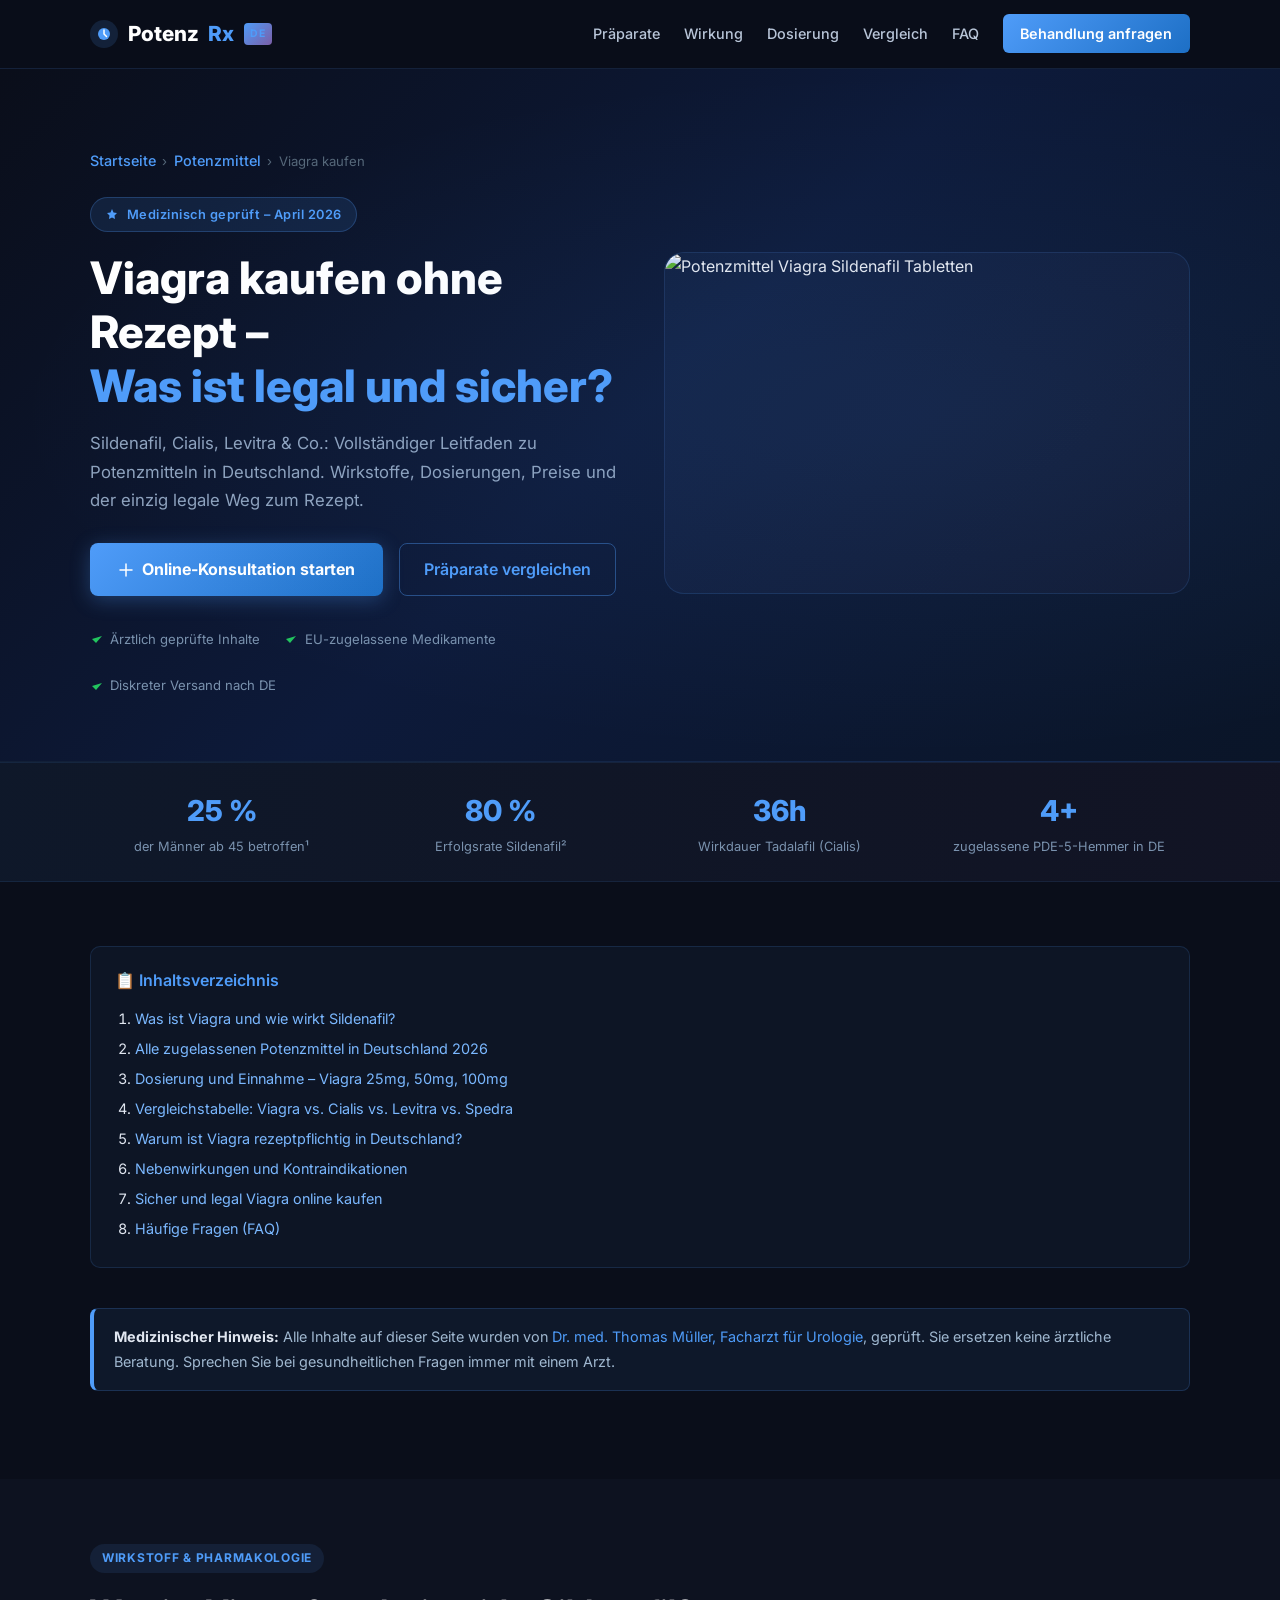
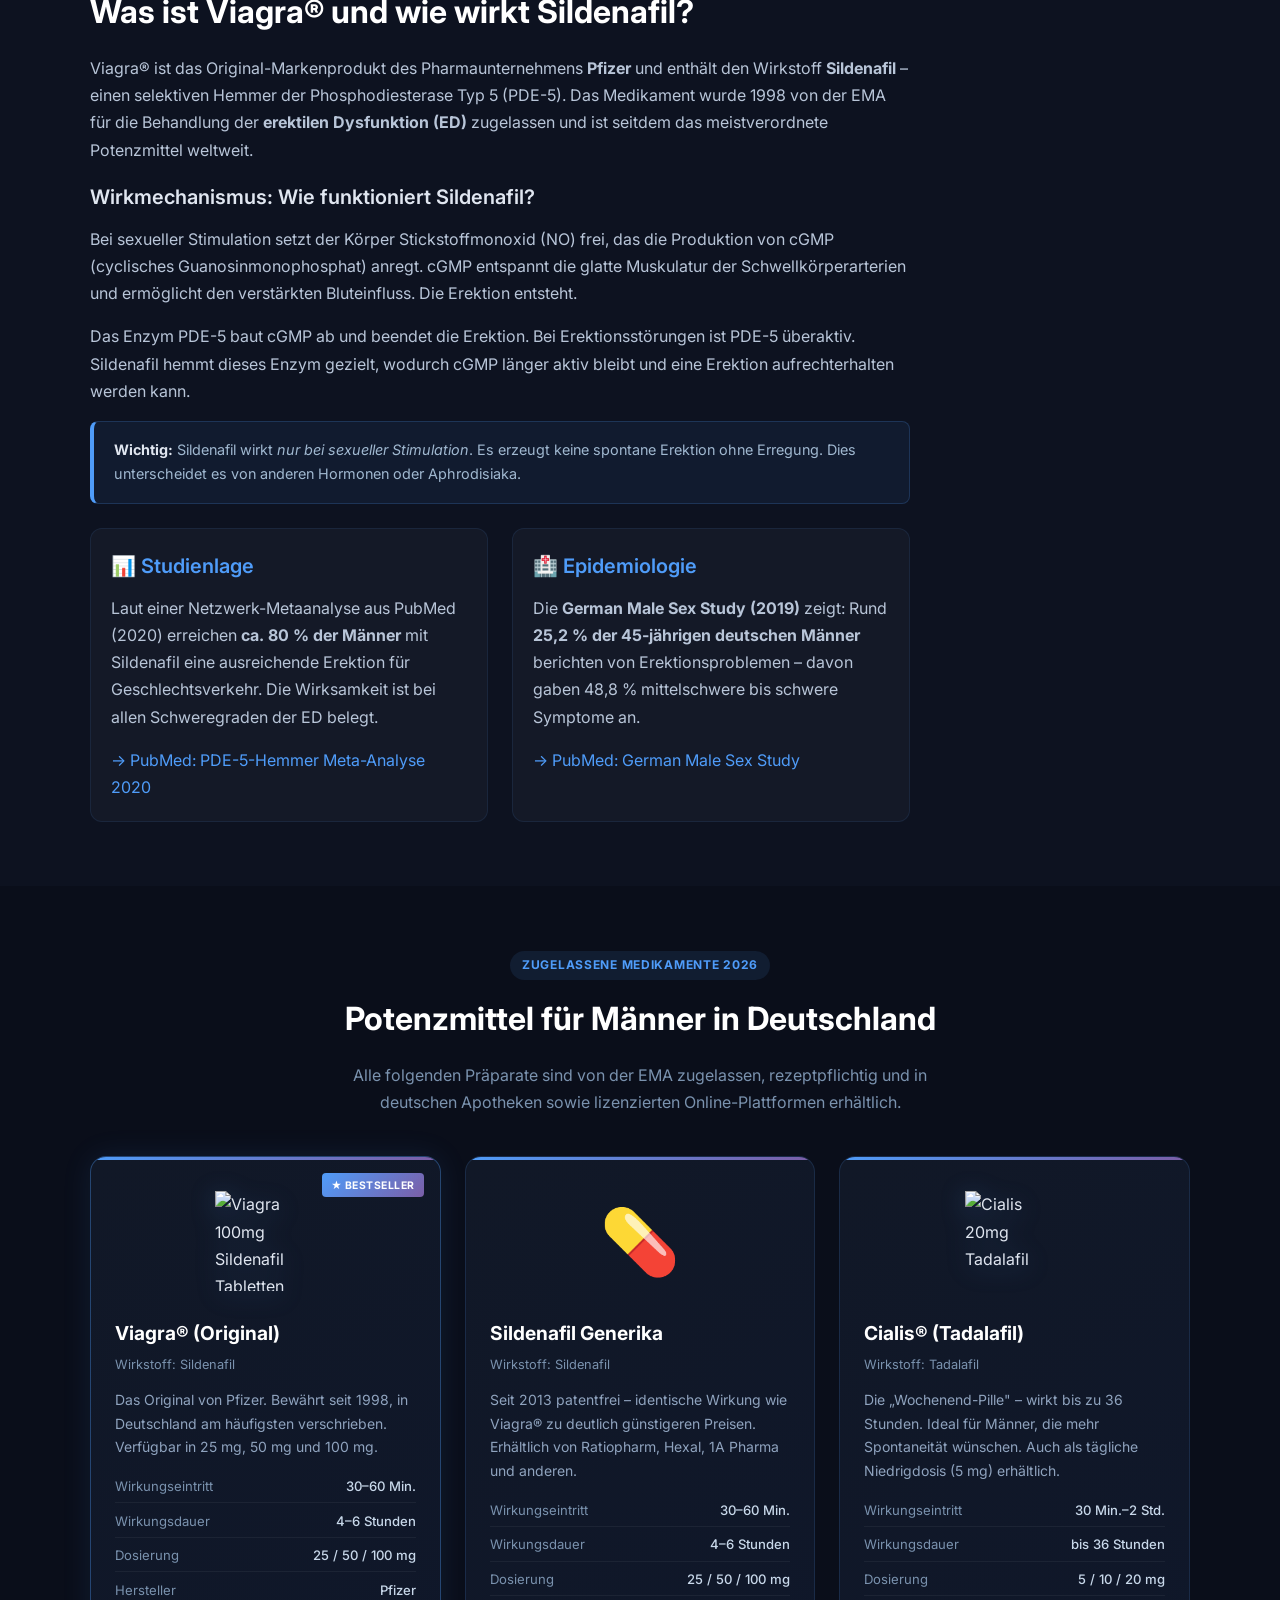
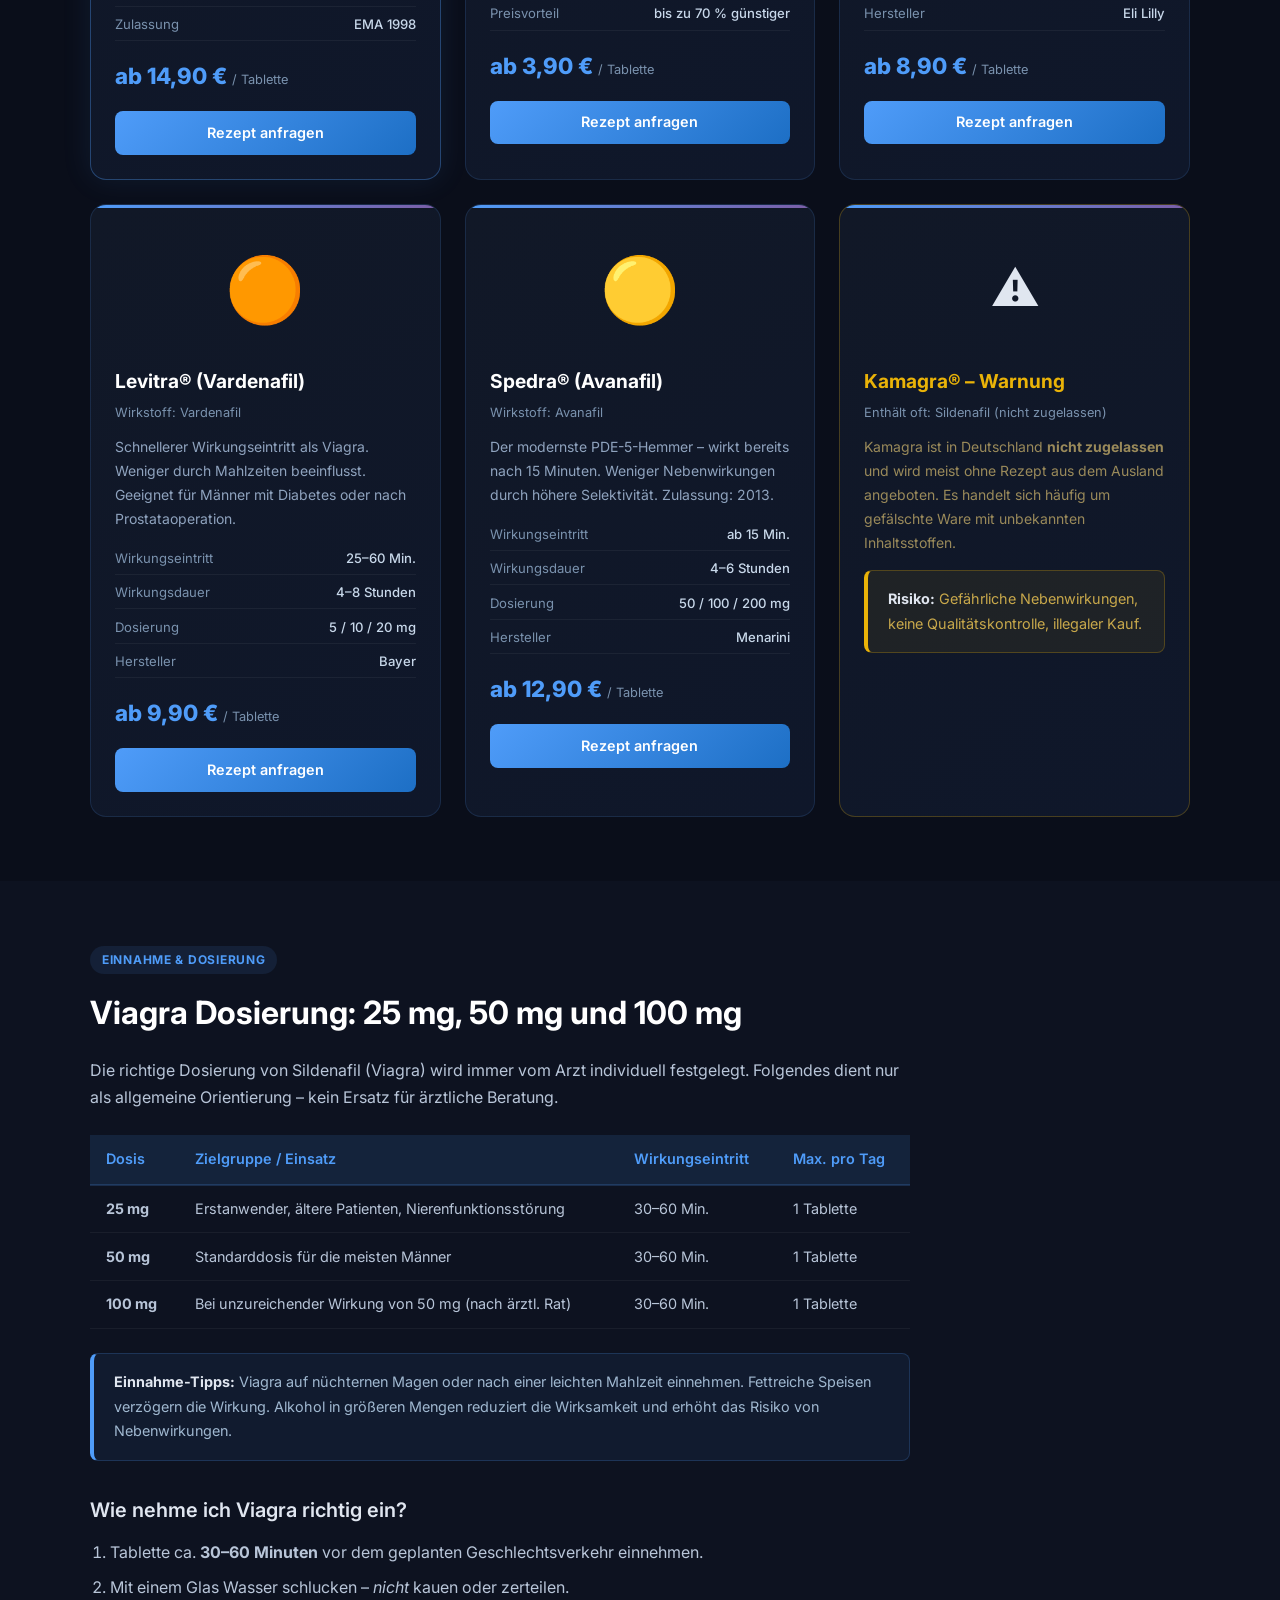
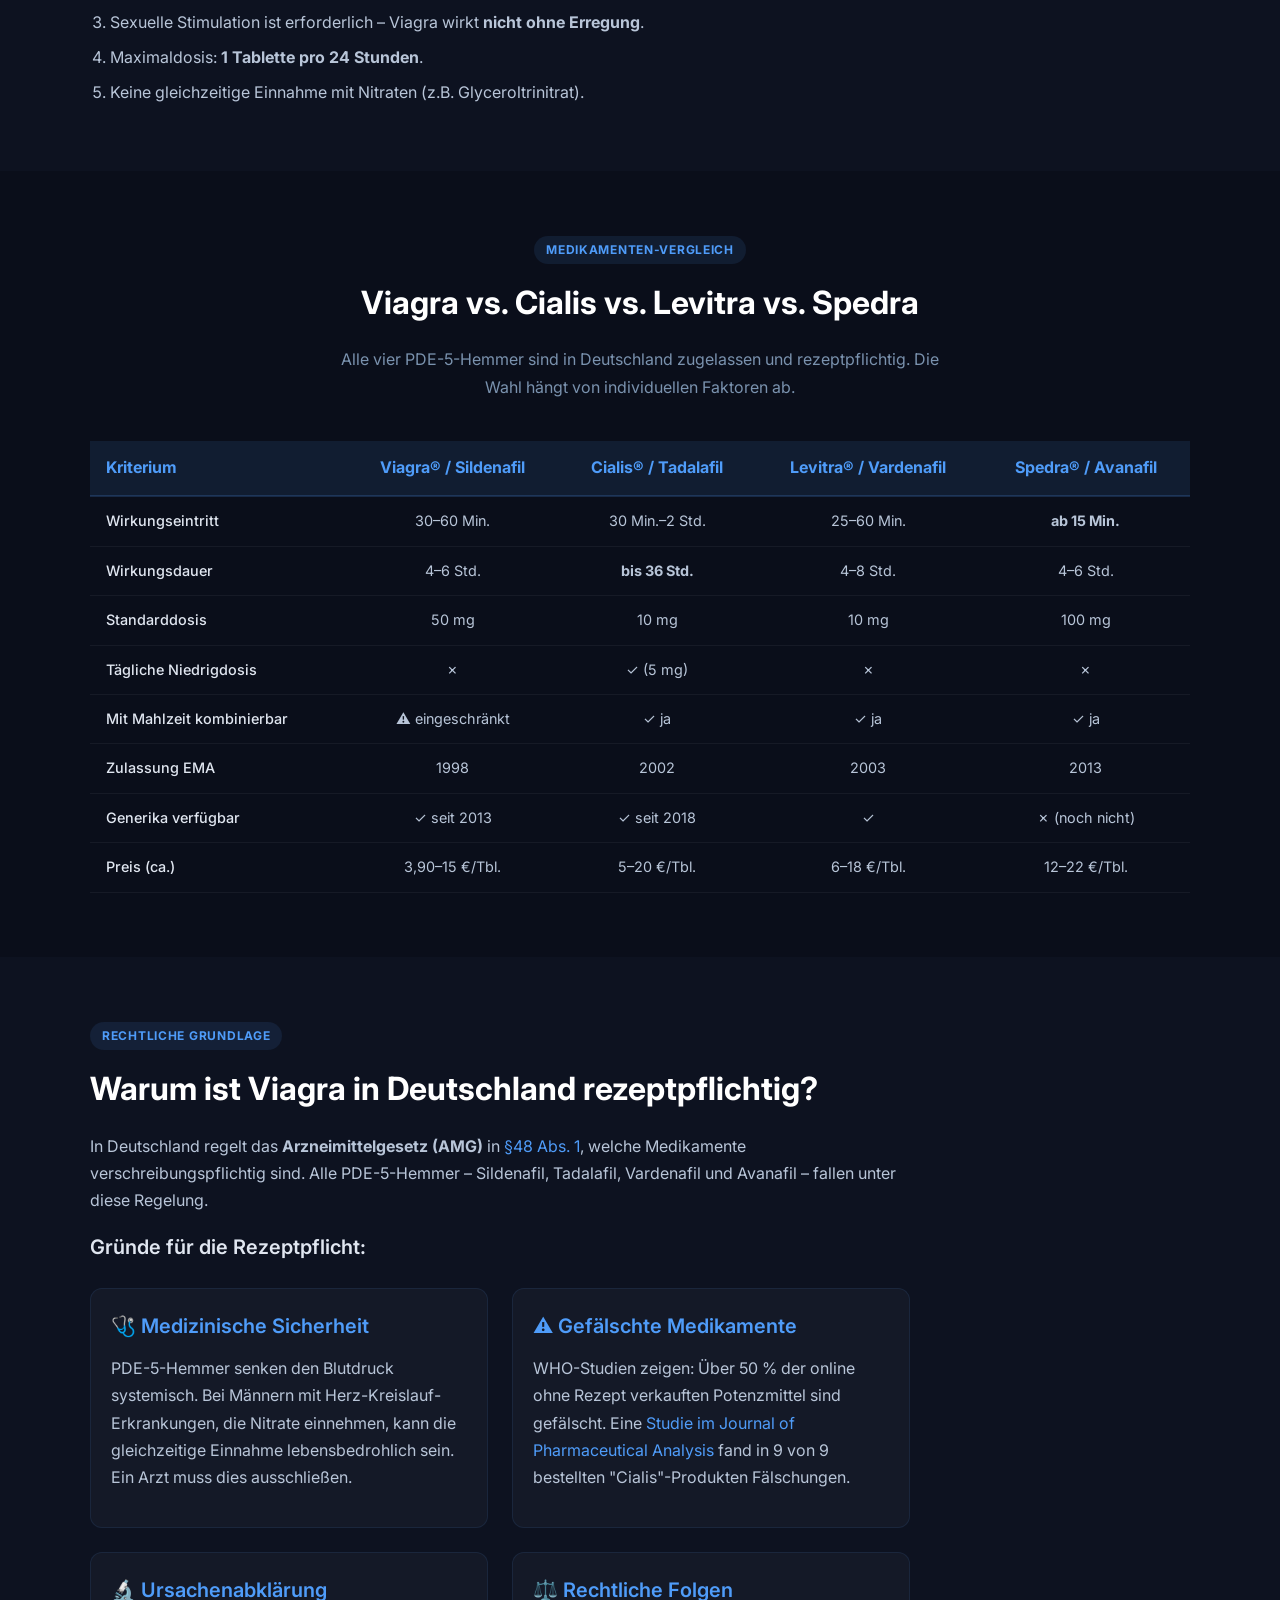
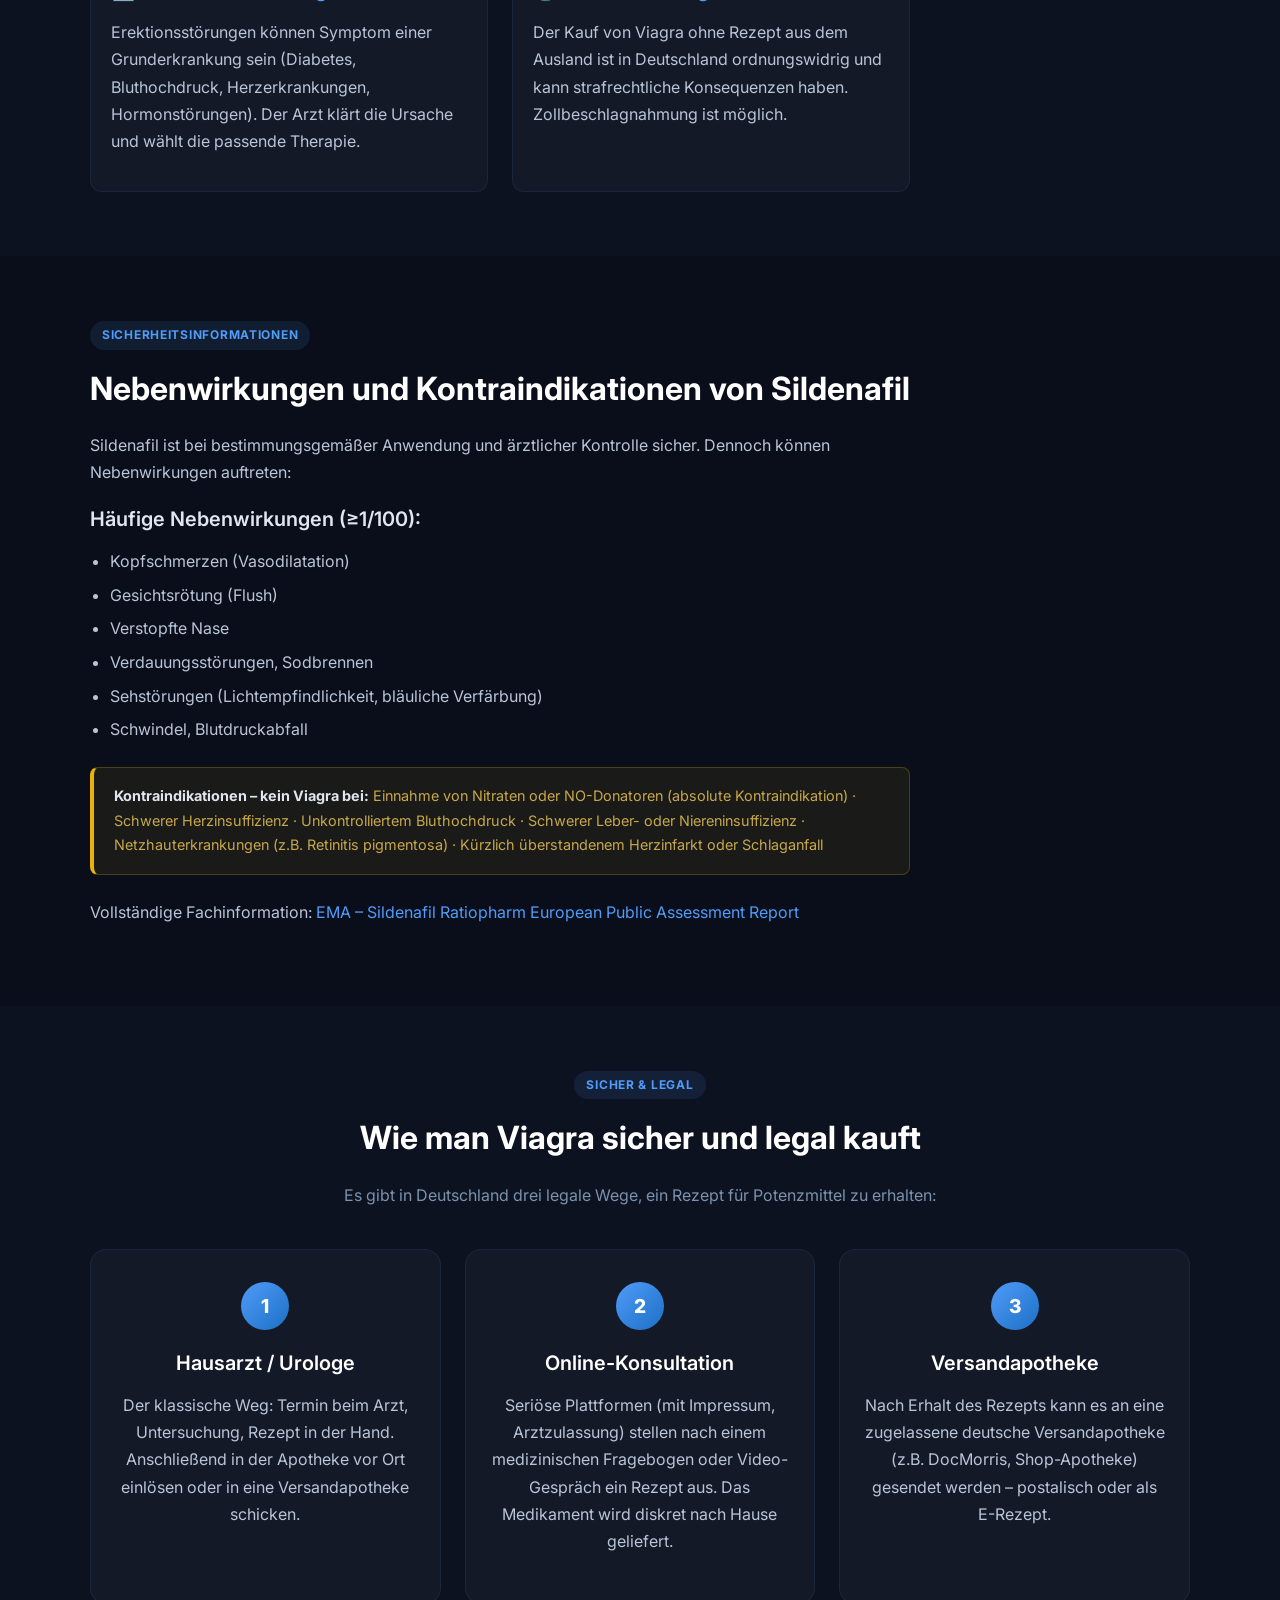
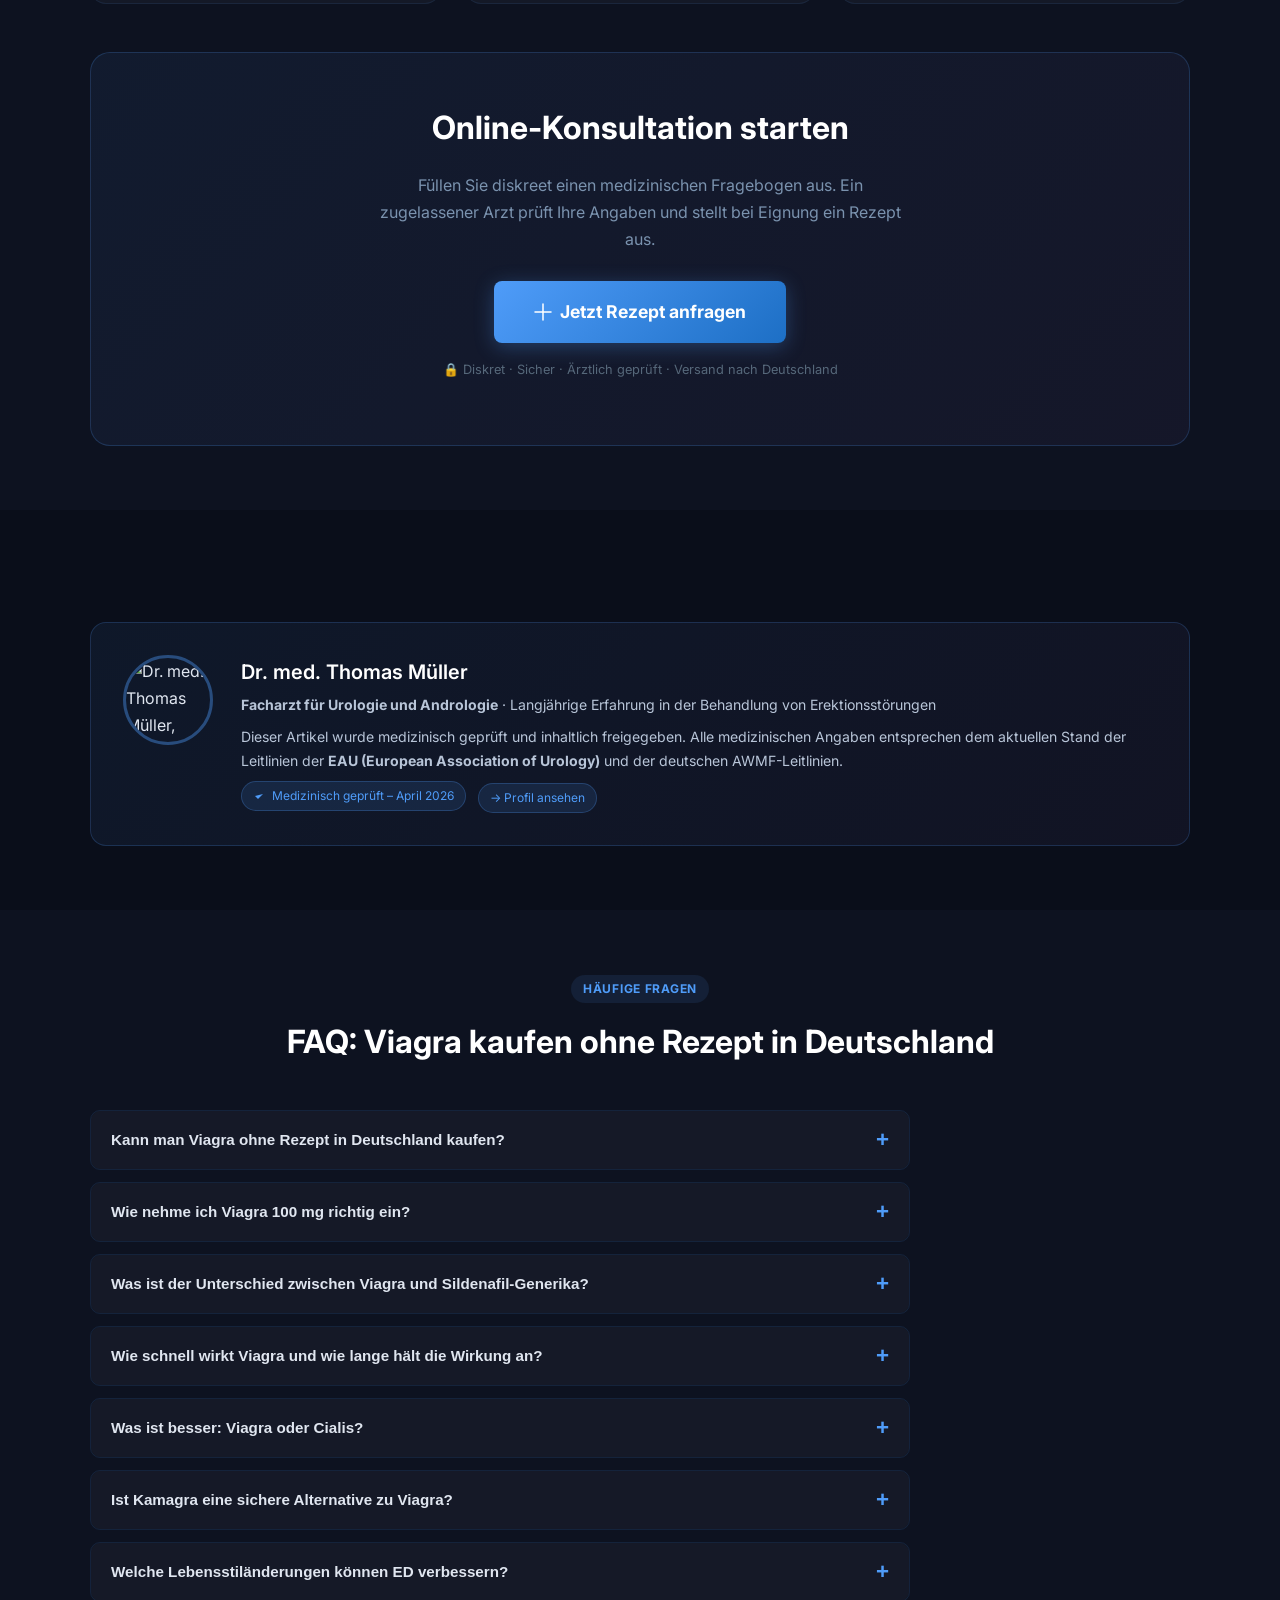
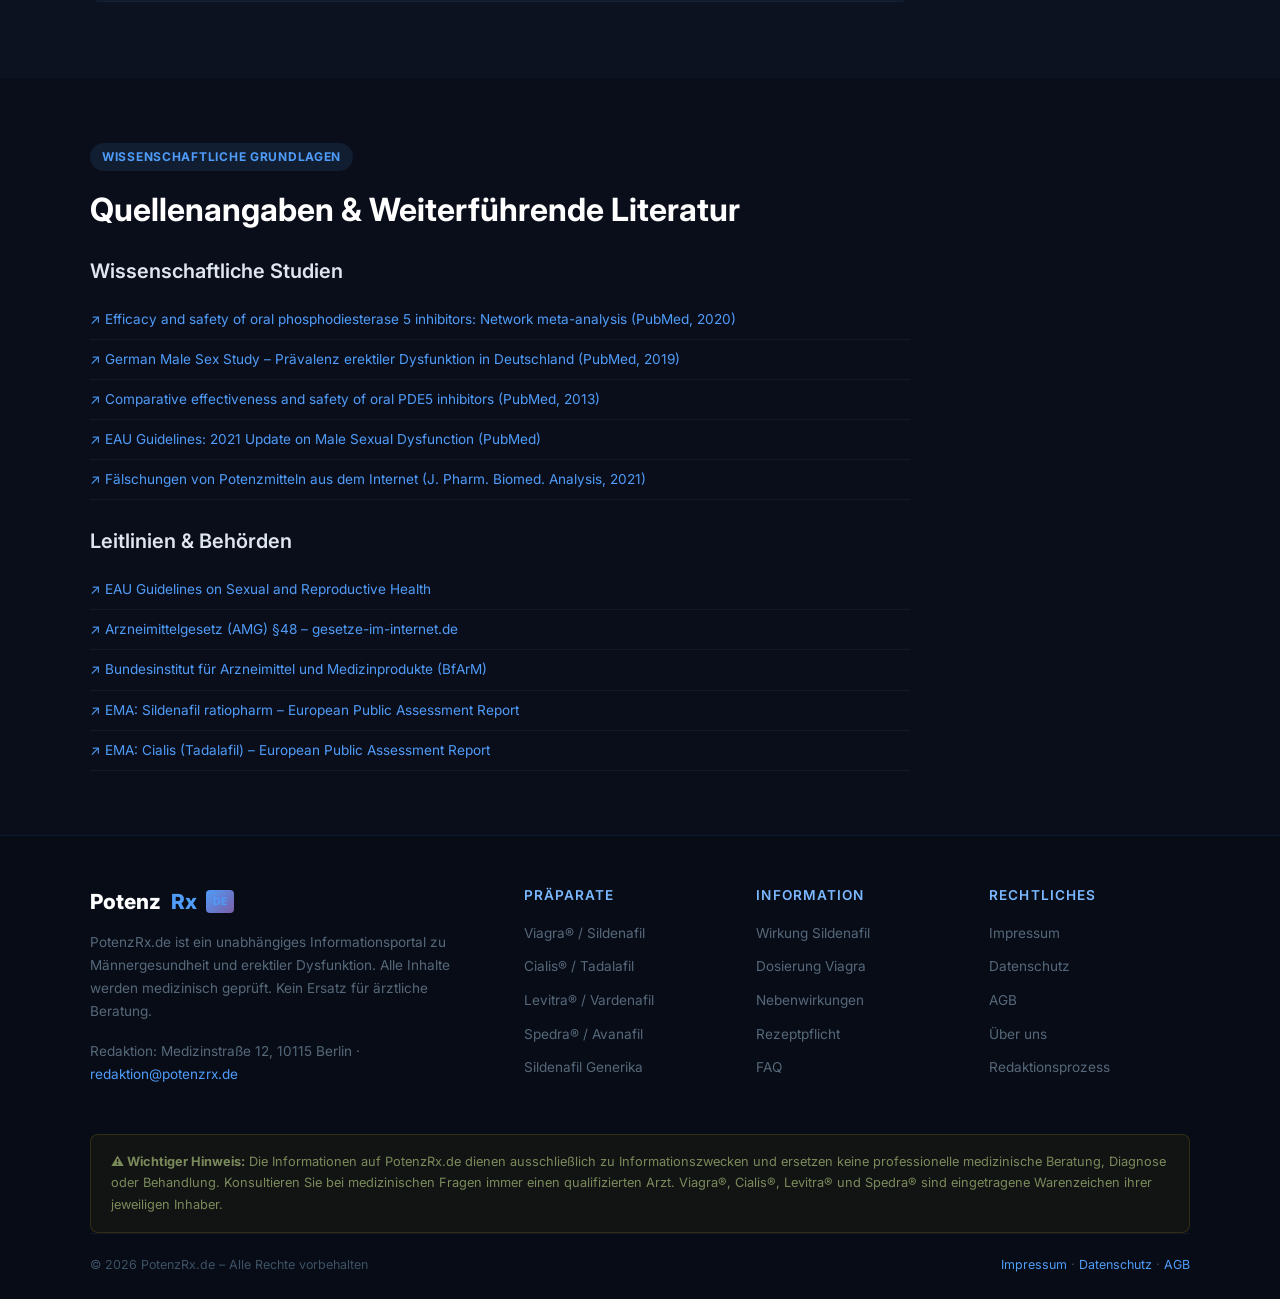
==== index.html @ b2231218 "0" ====
<!DOCTYPE html>
<html lang="de">

<head>
  <meta charset="UTF-8">
  <meta name="viewport" content="width=device-width, initial-scale=1.0">
  <title>Viagra kaufen ohne Rezept – Sildenafil &amp; Alternativen | PotenzRx.de</title>
  <meta name="description"
    content="Viagra kaufen legal in Deutschland: Sildenafil 100mg, Cialis, Levitra &amp; Spedra im Vergleich. Ärztlich geprüfte Informationen zu Dosierung, Wirkung, Nebenwirkungen und seriösen Bezugswegen. Medizinisch geprüft 2026.">
  <meta name="robots" content="index, follow">
  <meta name="author" content="PotenzRx Medizinredaktion">
  <link rel="canonical" href="https://www.potenzrx.de/viagra-kaufen-ohne-rezept/">

  <!-- Open Graph -->
  <meta property="og:title" content="Viagra kaufen ohne Rezept – Sildenafil &amp; PDE-5-Hemmer Vergleich 2026">
  <meta property="og:description"
    content="Ärztlich geprüfte Informationen zu Viagra, Sildenafil und allen zugelassenen Potenzmitteln in Deutschland. Vergleich, Dosierung, Nebenwirkungen.">
  <meta property="og:type" content="article">
  <meta property="og:url" content="https://www.potenzrx.de/viagra-kaufen-ohne-rezept/">
  <meta property="og:locale" content="de_DE">

  <!-- Google Fonts -->
  <link rel="preconnect" href="https://fonts.googleapis.com">
  <link rel="preconnect" href="https://fonts.gstatic.com" crossorigin>
  <link href="https://fonts.googleapis.com/css2?family=Inter:wght@400;500;600;700;800&display=swap" rel="stylesheet">

  <link rel="stylesheet" href="style.css">

  <!-- JSON-LD: WebPage + MedicalWebPage -->
  <script type="application/ld+json">
{
  "@context": "https://schema.org",
  "@graph": [
    {
      "@type": "MedicalWebPage",
      "@id": "https://www.potenzrx.de/viagra-kaufen-ohne-rezept/#webpage",
      "url": "https://www.potenzrx.de/viagra-kaufen-ohne-rezept/",
      "name": "Viagra kaufen ohne Rezept – Sildenafil & Potenzmittel Vergleich 2026",
      "description": "Medizinisch geprüfte Informationen zu Viagra (Sildenafil), Dosierung, Wirkung, Nebenwirkungen und legalen Bezugswegen in Deutschland.",
      "inLanguage": "de-DE",
      "dateModified": "2026-04-01",
      "medicalAudience": {"@type": "MedicalAudience", "audienceType": "Patient"},
      "reviewedBy": {
        "@type": "Person",
        "@id": "https://www.potenzrx.de/ueber-uns/dr-mueller/",
        "name": "Dr. med. Thomas Müller",
        "jobTitle": "Facharzt für Urologie",
        "sameAs": "https://www.potenzrx.de/ueber-uns/dr-mueller/"
      },
      "publisher": {"@type": "Organization", "name": "PotenzRx.de", "url": "https://www.potenzrx.de"}
    },
    {
      "@type": "Product",
      "@id": "https://www.potenzrx.de/viagra-kaufen-ohne-rezept/#product-viagra",
      "name": "Viagra® 100 mg (Sildenafil)",
      "description": "Original Viagra von Pfizer mit dem Wirkstoff Sildenafil 100 mg zur Behandlung von Erektionsstörungen.",
      "brand": {"@type": "Brand", "name": "Pfizer"},
      "category": "Potenzmittel / PDE-5-Hemmer",
      "url": "https://www.potenzrx.de/viagra-kaufen-ohne-rezept/",
      "image": "https://www.potenzrx.de/img/viagra_pill.png",
      "offers": {
        "@type": "AggregateOffer",
        "priceCurrency": "EUR",
        "lowPrice": "14.90",
        "highPrice": "89.90",
        "offerCount": "8",
        "availability": "https://schema.org/InStock",
        "seller": {"@type": "Organization", "name": "PotenzRx.de"}
      }
    },
    {
      "@type": "FAQPage",
      "@id": "https://www.potenzrx.de/viagra-kaufen-ohne-rezept/#faqpage",
      "mainEntity": [
        {
          "@type": "Question",
          "name": "Kann man Viagra ohne Rezept in Deutschland kaufen?",
          "acceptedAnswer": {"@type": "Answer", "text": "Nein. Viagra (Sildenafil) ist in Deutschland rezeptpflichtig gemäß §48 AMG. Es darf ausschließlich auf ärztliche Verschreibung abgegeben werden – in der Apotheke vor Ort oder über lizenzierte Online-Plattformen mit Online-Konsultation."}
        },
        {
          "@type": "Question",
          "name": "Wie nehme ich Viagra 100 mg richtig ein?",
          "acceptedAnswer": {"@type": "Answer", "text": "Viagra 100 mg wird ca. 30–60 Minuten vor dem Geschlechtsverkehr eingenommen. Die Tablette sollte mit Wasser geschluckt werden. Maximaldosis: 1 Tablette pro 24 Stunden. Fettreiche Mahlzeiten können den Wirkungseintritt verzögern."}
        },
        {
          "@type": "Question",
          "name": "Was ist der Unterschied zwischen Viagra und Sildenafil?",
          "acceptedAnswer": {"@type": "Answer", "text": "Sildenafil ist der Wirkstoff; Viagra® ist das Original-Markenprodukt von Pfizer. Seit 2013 ist Sildenafil als Generikum in Deutschland erhältlich – zu deutlich günstigeren Preisen bei identischer Wirkung."}
        },
        {
          "@type": "Question",
          "name": "Wie schnell wirkt Viagra?",
          "acceptedAnswer": {"@type": "Answer", "text": "Viagra wirkt in der Regel nach 30–60 Minuten. Die Wirkungsdauer beträgt ca. 4–6 Stunden. Alkohol und fettreiche Speisen können den Wirkungseintritt verzögern."}
        },
        {
          "@type": "Question",
          "name": "Welche Alternativen zu Viagra gibt es in Deutschland?",
          "acceptedAnswer": {"@type": "Answer", "text": "Zugelassene Alternativen in Deutschland: Cialis® (Tadalafil, bis 36h Wirkung), Levitra® (Vardenafil, schneller Wirkungseintritt), Spedra® (Avanafil, ab 15 min) und günstige Generika mit denselben Wirkstoffen."}
        }
      ]
    }
  ]
}
</script>
</head>

<body>

  <!-- HEADER -->
  <header>
    <div class="container header-inner">
      <a href="/" class="logo">
        <svg width="28" height="28" viewBox="0 0 28 28" fill="none">
          <circle cx="14" cy="14" r="14" fill="#4f9cf9" opacity=".15" />
          <path d="M8 14a6 6 0 1 1 12 0 6 6 0 0 1-12 0z" fill="#4f9cf9" />
          <path d="M14 10v4l2.5 2.5" stroke="#fff" stroke-width="1.5" stroke-linecap="round" />
        </svg>
        Potenz<span>Rx</span><span class="logo-badge">DE</span>
      </a>
      <nav>
        <a href="#praeparate">Präparate</a>
        <a href="#wirkung">Wirkung</a>
        <a href="#dosierung">Dosierung</a>
        <a href="#vergleich">Vergleich</a>
        <a href="#faq">FAQ</a>
        <a href="#behandlung-anfordern" class="btn-nav">Behandlung anfragen</a>
      </nav>
    </div>
  </header>

  <!-- HERO -->
  <section class="hero" aria-label="Hauptbereich">
    <div class="container hero-grid">
      <div>
        <nav class="breadcrumb" aria-label="Breadcrumb">
          <a href="/">Startseite</a><span>›</span>
          <a href="/potenzmittel/">Potenzmittel</a><span>›</span>
          <span>Viagra kaufen</span>
        </nav>
        <div class="hero-badge">
          <svg width="14" height="14" viewBox="0 0 14 14" fill="#4f9cf9">
            <path d="M7 1l1.5 3.5 3.5.5-2.5 2.5.5 3.5L7 9.5 4 11l.5-3.5L2 5l3.5-.5z" />
          </svg>
          Medizinisch geprüft – April 2026
        </div>
        <h1>Viagra kaufen ohne Rezept –<br><em>Was ist legal und sicher?</em></h1>
        <p class="hero-sub">Sildenafil, Cialis, Levitra &amp; Co.: Vollständiger Leitfaden zu Potenzmitteln in
          Deutschland. Wirkstoffe, Dosierungen, Preise und der einzig legale Weg zum Rezept.</p>
        <div class="hero-actions">
          <a href="#behandlung-anfordern" class="btn-primary" id="hero-cta-primary">
            <svg width="16" height="16" fill="none" viewBox="0 0 16 16">
              <path stroke="#fff" stroke-width="1.5" d="M2 8h12M8 2v12" stroke-linecap="round" />
            </svg>
            Online-Konsultation starten
          </a>
          <a href="#vergleich" class="btn-secondary" id="hero-cta-compare">Präparate vergleichen</a>
        </div>
        <div class="hero-trust">
          <span class="trust-item">
            <svg width="14" height="14" fill="#22c55e" viewBox="0 0 14 14">
              <path d="M2 7l4 4 6-7" />
            </svg>
            Ärztlich geprüfte Inhalte
          </span>
          <span class="trust-item">
            <svg width="14" height="14" fill="#22c55e" viewBox="0 0 14 14">
              <path d="M2 7l4 4 6-7" />
            </svg>
            EU-zugelassene Medikamente
          </span>
          <span class="trust-item">
            <svg width="14" height="14" fill="#22c55e" viewBox="0 0 14 14">
              <path d="M2 7l4 4 6-7" />
            </svg>
            Diskreter Versand nach DE
          </span>
        </div>
      </div>
      <div class="hero-img-wrap">
        <img src="img/hero_banner.png" alt="Potenzmittel Viagra Sildenafil Tabletten" loading="eager" width="560"
          height="340">
      </div>
    </div>
  </section>

  <!-- STATS BAR -->
  <div class="stats-bar">
    <div class="container stats-grid">
      <div>
        <div class="stat-num">25 %</div>
        <div class="stat-label">der Männer ab 45 betroffen¹</div>
      </div>
      <div>
        <div class="stat-num">80 %</div>
        <div class="stat-label">Erfolgsrate Sildenafil²</div>
      </div>
      <div>
        <div class="stat-num">36h</div>
        <div class="stat-label">Wirkdauer Tadalafil (Cialis)</div>
      </div>
      <div>
        <div class="stat-num">4+</div>
        <div class="stat-label">zugelassene PDE-5-Hemmer in DE</div>
      </div>
    </div>
  </div>

  <!-- MAIN CONTENT -->
  <main>

    <!-- TOC -->
    <section class="section">
      <div class="container">
        <div class="toc" role="navigation" aria-label="Inhaltsverzeichnis">
          <h4>📋 Inhaltsverzeichnis</h4>
          <ol>
            <li><a href="#was-ist-viagra">Was ist Viagra und wie wirkt Sildenafil?</a></li>
            <li><a href="#praeparate">Alle zugelassenen Potenzmittel in Deutschland 2026</a></li>
            <li><a href="#dosierung">Dosierung und Einnahme – Viagra 25mg, 50mg, 100mg</a></li>
            <li><a href="#vergleich">Vergleichstabelle: Viagra vs. Cialis vs. Levitra vs. Spedra</a></li>
            <li><a href="#rezeptpflicht">Warum ist Viagra rezeptpflichtig in Deutschland?</a></li>
            <li><a href="#nebenwirkungen">Nebenwirkungen und Kontraindikationen</a></li>
            <li><a href="#online-kaufen">Sicher und legal Viagra online kaufen</a></li>
            <li><a href="#faq">Häufige Fragen (FAQ)</a></li>
          </ol>
        </div>

        <div class="notice-box">
          <strong>Medizinischer Hinweis:</strong> Alle Inhalte auf dieser Seite wurden von <a
            href="#medical-reviewer">Dr. med. Thomas Müller, Facharzt für Urologie</a>, geprüft. Sie ersetzen keine
          ärztliche Beratung. Sprechen Sie bei gesundheitlichen Fragen immer mit einem Arzt.
        </div>
      </div>
    </section>

    <!-- SECTION 1: WAS IST VIAGRA -->
    <section class="section section-alt" id="was-ist-viagra">
      <div class="container">
        <div class="content-block">
          <span class="section-label">Wirkstoff & Pharmakologie</span>
          <h2>Was ist Viagra® und wie wirkt Sildenafil?</h2>
          <p>Viagra® ist das Original-Markenprodukt des Pharmaunternehmens <strong>Pfizer</strong> und enthält den
            Wirkstoff <strong>Sildenafil</strong> – einen selektiven Hemmer der Phosphodiesterase Typ 5 (PDE-5). Das
            Medikament wurde 1998 von der EMA für die Behandlung der <strong>erektilen Dysfunktion (ED)</strong>
            zugelassen und ist seitdem das meistverordnete Potenzmittel weltweit.</p>

          <h3>Wirkmechanismus: Wie funktioniert Sildenafil?</h3>
          <p>Bei sexueller Stimulation setzt der Körper Stickstoffmonoxid (NO) frei, das die Produktion von cGMP
            (cyclisches Guanosinmonophosphat) anregt. cGMP entspannt die glatte Muskulatur der Schwellkörperarterien und
            ermöglicht den verstärkten Bluteinfluss. Die Erektion entsteht.</p>
          <p>Das Enzym PDE-5 baut cGMP ab und beendet die Erektion. Bei Erektionsstörungen ist PDE-5 überaktiv.
            Sildenafil hemmt dieses Enzym gezielt, wodurch cGMP länger aktiv bleibt und eine Erektion aufrechterhalten
            werden kann.</p>

          <div class="notice-box">
            <strong>Wichtig:</strong> Sildenafil wirkt <em>nur bei sexueller Stimulation</em>. Es erzeugt keine spontane
            Erektion ohne Erregung. Dies unterscheidet es von anderen Hormonen oder Aphrodisiaka.
          </div>

          <div class="info-grid">
            <div class="info-card">
              <h3>📊 Studienlage</h3>
              <p>Laut einer Netzwerk-Metaanalyse aus PubMed (2020) erreichen <strong>ca. 80 % der Männer</strong> mit
                Sildenafil eine ausreichende Erektion für Geschlechtsverkehr. Die Wirksamkeit ist bei allen
                Schweregraden der ED belegt.</p>
              <a href="https://pubmed.ncbi.nlm.nih.gov/32388784/" target="_blank" rel="noopener noreferrer"
                class="refs-link">→ PubMed: PDE-5-Hemmer Meta-Analyse 2020</a>
            </div>
            <div class="info-card">
              <h3>🏥 Epidemiologie</h3>
              <p>Die <strong>German Male Sex Study (2019)</strong> zeigt: Rund <strong>25,2 % der 45-jährigen deutschen
                  Männer</strong> berichten von Erektionsproblemen – davon gaben 48,8 % mittelschwere bis schwere
                Symptome an.</p>
              <a href="https://pubmed.ncbi.nlm.nih.gov/30638828/" target="_blank" rel="noopener noreferrer"
                class="refs-link">→ PubMed: German Male Sex Study</a>
            </div>
          </div>
        </div>
      </div>
    </section>

    <!-- SECTION 2: PRÄPARATE -->
    <section class="section" id="praeparate">
      <div class="container">
        <div class="section-title">
          <span class="section-label">Zugelassene Medikamente 2026</span>
          <h2>Potenzmittel für Männer in Deutschland</h2>
          <p>Alle folgenden Präparate sind von der EMA zugelassen, rezeptpflichtig und in deutschen Apotheken sowie
            lizenzierten Online-Plattformen erhältlich.</p>
        </div>

        <div class="products-grid">

          <!-- VIAGRA -->
          <article class="product-card featured" itemscope itemtype="https://schema.org/Drug">
            <span class="badge-featured">★ Bestseller</span>
            <div class="product-img">
              <img src="img/viagra_pill.png" alt="Viagra 100mg Sildenafil Tabletten" itemprop="image" loading="lazy"
                width="100" height="100">
            </div>
            <div class="product-name" itemprop="name">Viagra® (Original)</div>
            <div class="product-active" itemprop="activeIngredient">Wirkstoff: Sildenafil</div>
            <p class="product-desc">Das Original von Pfizer. Bewährt seit 1998, in Deutschland am häufigsten
              verschrieben. Verfügbar in 25 mg, 50 mg und 100 mg.</p>
            <div class="product-specs">
              <div class="spec-row"><span class="spec-key">Wirkungseintritt</span><span class="spec-val">30–60
                  Min.</span></div>
              <div class="spec-row"><span class="spec-key">Wirkungsdauer</span><span class="spec-val">4–6 Stunden</span>
              </div>
              <div class="spec-row"><span class="spec-key">Dosierung</span><span class="spec-val">25 / 50 / 100
                  mg</span></div>
              <div class="spec-row"><span class="spec-key">Hersteller</span><span class="spec-val">Pfizer</span></div>
              <div class="spec-row"><span class="spec-key">Zulassung</span><span class="spec-val">EMA 1998</span></div>
            </div>
            <div class="product-price" itemprop="offers" itemscope itemtype="https://schema.org/AggregateOffer">
              ab <span itemprop="lowPrice">14,90</span> €
              <small itemprop="priceCurrency" content="EUR"> / Tablette</small>
            </div>
            <a href="#behandlung-anfordern" class="btn-product" id="cta-viagra">Rezept anfragen</a>
          </article>

          <!-- SILDENAFIL GENERIKA -->
          <article class="product-card" itemscope itemtype="https://schema.org/Drug">
            <div class="product-img" style="font-size:4rem;display:flex;align-items:center;justify-content:center;">💊
            </div>
            <div class="product-name" itemprop="name">Sildenafil Generika</div>
            <div class="product-active" itemprop="activeIngredient">Wirkstoff: Sildenafil</div>
            <p class="product-desc">Seit 2013 patent­frei – identische Wirkung wie Viagra® zu deutlich günstigeren
              Preisen. Erhältlich von Ratiopharm, Hexal, 1A Pharma und anderen.</p>
            <div class="product-specs">
              <div class="spec-row"><span class="spec-key">Wirkungseintritt</span><span class="spec-val">30–60
                  Min.</span></div>
              <div class="spec-row"><span class="spec-key">Wirkungsdauer</span><span class="spec-val">4–6 Stunden</span>
              </div>
              <div class="spec-row"><span class="spec-key">Dosierung</span><span class="spec-val">25 / 50 / 100
                  mg</span></div>
              <div class="spec-row"><span class="spec-key">Preisvorteil</span><span class="spec-val">bis zu 70 %
                  günstiger</span></div>
            </div>
            <div class="product-price">ab <span>3,90</span> € <small>/ Tablette</small></div>
            <a href="#behandlung-anfordern" class="btn-product" id="cta-sildenafil">Rezept anfragen</a>
          </article>

          <!-- CIALIS -->
          <article class="product-card" itemscope itemtype="https://schema.org/Drug">
            <div class="product-img">
              <img src="img/cialis_pill.png" alt="Cialis 20mg Tadalafil" itemprop="image" loading="lazy" width="100"
                height="100">
            </div>
            <div class="product-name" itemprop="name">Cialis® (Tadalafil)</div>
            <div class="product-active" itemprop="activeIngredient">Wirkstoff: Tadalafil</div>
            <p class="product-desc">Die „Wochenend-Pille" – wirkt bis zu 36 Stunden. Ideal für Männer, die mehr
              Spontaneität wünschen. Auch als tägliche Niedrigdosis (5 mg) erhältlich.</p>
            <div class="product-specs">
              <div class="spec-row"><span class="spec-key">Wirkungseintritt</span><span class="spec-val">30 Min.–2
                  Std.</span></div>
              <div class="spec-row"><span class="spec-key">Wirkungsdauer</span><span class="spec-val">bis 36
                  Stunden</span></div>
              <div class="spec-row"><span class="spec-key">Dosierung</span><span class="spec-val">5 / 10 / 20 mg</span>
              </div>
              <div class="spec-row"><span class="spec-key">Hersteller</span><span class="spec-val">Eli Lilly</span>
              </div>
            </div>
            <div class="product-price">ab <span>8,90</span> € <small>/ Tablette</small></div>
            <a href="#behandlung-anfordern" class="btn-product" id="cta-cialis">Rezept anfragen</a>
          </article>

          <!-- LEVITRA -->
          <article class="product-card" itemscope itemtype="https://schema.org/Drug">
            <div class="product-img" style="font-size:4rem;display:flex;align-items:center;justify-content:center;">🟠
            </div>
            <div class="product-name" itemprop="name">Levitra® (Vardenafil)</div>
            <div class="product-active" itemprop="activeIngredient">Wirkstoff: Vardenafil</div>
            <p class="product-desc">Schnellerer Wirkungseintritt als Viagra. Weniger durch Mahlzeiten beeinflusst.
              Geeignet für Männer mit Diabetes oder nach Prostataoperation.</p>
            <div class="product-specs">
              <div class="spec-row"><span class="spec-key">Wirkungseintritt</span><span class="spec-val">25–60
                  Min.</span></div>
              <div class="spec-row"><span class="spec-key">Wirkungsdauer</span><span class="spec-val">4–8 Stunden</span>
              </div>
              <div class="spec-row"><span class="spec-key">Dosierung</span><span class="spec-val">5 / 10 / 20 mg</span>
              </div>
              <div class="spec-row"><span class="spec-key">Hersteller</span><span class="spec-val">Bayer</span></div>
            </div>
            <div class="product-price">ab <span>9,90</span> € <small>/ Tablette</small></div>
            <a href="#behandlung-anfordern" class="btn-product" id="cta-levitra">Rezept anfragen</a>
          </article>

          <!-- SPEDRA -->
          <article class="product-card" itemscope itemtype="https://schema.org/Drug">
            <div class="product-img" style="font-size:4rem;display:flex;align-items:center;justify-content:center;">🟡
            </div>
            <div class="product-name" itemprop="name">Spedra® (Avanafil)</div>
            <div class="product-active" itemprop="activeIngredient">Wirkstoff: Avanafil</div>
            <p class="product-desc">Der modernste PDE-5-Hemmer – wirkt bereits nach 15 Minuten. Weniger Nebenwirkungen
              durch höhere Selektivität. Zulassung: 2013.</p>
            <div class="product-specs">
              <div class="spec-row"><span class="spec-key">Wirkungseintritt</span><span class="spec-val">ab 15
                  Min.</span></div>
              <div class="spec-row"><span class="spec-key">Wirkungsdauer</span><span class="spec-val">4–6 Stunden</span>
              </div>
              <div class="spec-row"><span class="spec-key">Dosierung</span><span class="spec-val">50 / 100 / 200
                  mg</span></div>
              <div class="spec-row"><span class="spec-key">Hersteller</span><span class="spec-val">Menarini</span></div>
            </div>
            <div class="product-price">ab <span>12,90</span> € <small>/ Tablette</small></div>
            <a href="#behandlung-anfordern" class="btn-product" id="cta-spedra">Rezept anfragen</a>
          </article>

          <!-- KAMAGRA NOTE -->
          <article class="product-card" style="border-color:rgba(234,179,8,.25);">
            <div class="product-img" style="font-size:3rem;display:flex;align-items:center;justify-content:center;">⚠️
            </div>
            <div class="product-name" style="color:#eab308;">Kamagra® – Warnung</div>
            <div class="product-active">Enthält oft: Sildenafil (nicht zugelassen)</div>
            <p class="product-desc" style="color:#9a8a5a;">Kamagra ist in Deutschland <strong>nicht zugelassen</strong>
              und wird meist ohne Rezept aus dem Ausland angeboten. Es handelt sich häufig um gefälschte Ware mit
              unbekannten Inhaltsstoffen.</p>
            <div class="notice-box warning" style="margin-top:auto;">
              <strong>Risiko:</strong> Gefährliche Nebenwirkungen, keine Qualitätskontrolle, illegaler Kauf.
            </div>
          </article>

        </div>
      </div>
    </section>

    <!-- SECTION 3: DOSIERUNG -->
    <section class="section section-alt" id="dosierung">
      <div class="container">
        <div class="content-block">
          <span class="section-label">Einnahme & Dosierung</span>
          <h2>Viagra Dosierung: 25 mg, 50 mg und 100 mg</h2>
          <p>Die richtige Dosierung von Sildenafil (Viagra) wird immer vom Arzt individuell festgelegt. Folgendes dient
            nur als allgemeine Orientierung – kein Ersatz für ärztliche Beratung.</p>

          <table class="dosage-table" role="table" aria-label="Viagra Dosierungstabelle">
            <thead>
              <tr>
                <th>Dosis</th>
                <th>Zielgruppe / Einsatz</th>
                <th>Wirkungseintritt</th>
                <th>Max. pro Tag</th>
              </tr>
            </thead>
            <tbody>
              <tr>
                <td><strong>25 mg</strong></td>
                <td>Erstanwender, ältere Patienten, Nierenfunktionsstörung</td>
                <td>30–60 Min.</td>
                <td>1 Tablette</td>
              </tr>
              <tr>
                <td><strong>50 mg</strong></td>
                <td>Standarddosis für die meisten Männer</td>
                <td>30–60 Min.</td>
                <td>1 Tablette</td>
              </tr>
              <tr>
                <td><strong>100 mg</strong></td>
                <td>Bei unzureichender Wirkung von 50 mg (nach ärztl. Rat)</td>
                <td>30–60 Min.</td>
                <td>1 Tablette</td>
              </tr>
            </tbody>
          </table>

          <div class="notice-box" style="margin-top:1.5rem;">
            <strong>Einnahme-Tipps:</strong> Viagra auf nüchternen Magen oder nach einer leichten Mahlzeit einnehmen.
            Fettreiche Speisen verzögern die Wirkung. Alkohol in größeren Mengen reduziert die Wirksamkeit und erhöht
            das Risiko von Nebenwirkungen.
          </div>

          <h3 style="margin-top:2rem;">Wie nehme ich Viagra richtig ein?</h3>
          <ol style="padding-left:1.25rem;color:#b8c5d8;display:flex;flex-direction:column;gap:.5rem;">
            <li>Tablette ca. <strong>30–60 Minuten</strong> vor dem geplanten Geschlechtsverkehr einnehmen.</li>
            <li>Mit einem Glas Wasser schlucken – <em>nicht</em> kauen oder zerteilen.</li>
            <li>Sexuelle Stimulation ist erforderlich – Viagra wirkt <strong>nicht ohne Erregung</strong>.</li>
            <li>Maximaldosis: <strong>1 Tablette pro 24 Stunden</strong>.</li>
            <li>Keine gleichzeitige Einnahme mit Nitraten (z.B. Glyceroltrinitrat).</li>
          </ol>
        </div>
      </div>
    </section>

    <!-- SECTION 4: VERGLEICH -->
    <section class="section" id="vergleich">
      <div class="container">
        <div class="section-title">
          <span class="section-label">Medikamenten-Vergleich</span>
          <h2>Viagra vs. Cialis vs. Levitra vs. Spedra</h2>
          <p>Alle vier PDE-5-Hemmer sind in Deutschland zugelassen und rezeptpflichtig. Die Wahl hängt von individuellen
            Faktoren ab.</p>
        </div>

        <div class="comparison-wrap">
          <table class="comparison-table" role="table" aria-label="Vergleichstabelle Potenzmittel">
            <thead>
              <tr>
                <th>Kriterium</th>
                <th>Viagra® / Sildenafil</th>
                <th>Cialis® / Tadalafil</th>
                <th>Levitra® / Vardenafil</th>
                <th>Spedra® / Avanafil</th>
              </tr>
            </thead>
            <tbody>
              <tr>
                <td>Wirkungseintritt</td>
                <td>30–60 Min.</td>
                <td>30 Min.–2 Std.</td>
                <td>25–60 Min.</td>
                <td><strong>ab 15 Min.</strong></td>
              </tr>
              <tr>
                <td>Wirkungsdauer</td>
                <td>4–6 Std.</td>
                <td><strong>bis 36 Std.</strong></td>
                <td>4–8 Std.</td>
                <td>4–6 Std.</td>
              </tr>
              <tr>
                <td>Standarddosis</td>
                <td>50 mg</td>
                <td>10 mg</td>
                <td>10 mg</td>
                <td>100 mg</td>
              </tr>
              <tr>
                <td>Tägliche Niedrigdosis</td>
                <td class="cross">✗</td>
                <td class="check">✓ (5 mg)</td>
                <td class="cross">✗</td>
                <td class="cross">✗</td>
              </tr>
              <tr>
                <td>Mit Mahlzeit kombinierbar</td>
                <td>⚠ eingeschränkt</td>
                <td class="check">✓ ja</td>
                <td class="check">✓ ja</td>
                <td class="check">✓ ja</td>
              </tr>
              <tr>
                <td>Zulassung EMA</td>
                <td>1998</td>
                <td>2002</td>
                <td>2003</td>
                <td>2013</td>
              </tr>
              <tr>
                <td>Generika verfügbar</td>
                <td class="check">✓ seit 2013</td>
                <td class="check">✓ seit 2018</td>
                <td class="check">✓</td>
                <td class="cross">✗ (noch nicht)</td>
              </tr>
              <tr>
                <td>Preis (ca.)</td>
                <td>3,90–15 €/Tbl.</td>
                <td>5–20 €/Tbl.</td>
                <td>6–18 €/Tbl.</td>
                <td>12–22 €/Tbl.</td>
              </tr>
            </tbody>
          </table>
        </div>
      </div>
    </section>

    <!-- SECTION 5: REZEPTPFLICHT -->
    <section class="section section-alt" id="rezeptpflicht">
      <div class="container">
        <div class="content-block">
          <span class="section-label">Rechtliche Grundlage</span>
          <h2>Warum ist Viagra in Deutschland rezeptpflichtig?</h2>
          <p>In Deutschland regelt das <strong>Arzneimittelgesetz (AMG)</strong> in <a
              href="https://www.gesetze-im-internet.de/amg_1976/" target="_blank" rel="noopener noreferrer">§48 Abs.
              1</a>, welche Medikamente verschreibungspflichtig sind. Alle PDE-5-Hemmer – Sildenafil, Tadalafil,
            Vardenafil und Avanafil – fallen unter diese Regelung.</p>

          <h3>Gründe für die Rezeptpflicht:</h3>
          <div class="info-grid">
            <div class="info-card">
              <h3>🩺 Medizinische Sicherheit</h3>
              <p>PDE-5-Hemmer senken den Blutdruck systemisch. Bei Männern mit Herz-Kreislauf-Erkrankungen, die Nitrate
                einnehmen, kann die gleichzeitige Einnahme lebensbedrohlich sein. Ein Arzt muss dies ausschließen.</p>
            </div>
            <div class="info-card">
              <h3>⚠️ Gefälschte Medikamente</h3>
              <p>WHO-Studien zeigen: Über 50 % der online ohne Rezept verkauften Potenzmittel sind gefälscht. Eine <a
                  href="https://linkinghub.elsevier.com/retrieve/pii/S0731708521004945" target="_blank"
                  rel="noopener">Studie im Journal of Pharmaceutical Analysis</a> fand in 9 von 9 bestellten
                "Cialis"-Produkten Fälschungen.</p>
            </div>
            <div class="info-card">
              <h3>🔬 Ursachenabklärung</h3>
              <p>Erektionsstörungen können Symptom einer Grunderkrankung sein (Diabetes, Bluthochdruck,
                Herzerkrankungen, Hormonstörungen). Der Arzt klärt die Ursache und wählt die passende Therapie.</p>
            </div>
            <div class="info-card">
              <h3>⚖️ Rechtliche Folgen</h3>
              <p>Der Kauf von Viagra ohne Rezept aus dem Ausland ist in Deutschland ordnungswidrig und kann
                strafrechtliche Konsequenzen haben. Zollbeschlagnahmung ist möglich.</p>
            </div>
          </div>
        </div>
      </div>
    </section>

    <!-- SECTION 6: NEBENWIRKUNGEN -->
    <section class="section" id="nebenwirkungen">
      <div class="container">
        <div class="content-block">
          <span class="section-label">Sicherheitsinformationen</span>
          <h2>Nebenwirkungen und Kontraindikationen von Sildenafil</h2>
          <p>Sildenafil ist bei bestimmungsgemäßer Anwendung und ärztlicher Kontrolle sicher. Dennoch können
            Nebenwirkungen auftreten:</p>

          <h3>Häufige Nebenwirkungen (≥1/100):</h3>
          <ul
            style="padding-left:1.25rem;color:#b8c5d8;display:flex;flex-direction:column;gap:.4rem;margin-bottom:1.5rem;">
            <li>Kopfschmerzen (Vasodilatation)</li>
            <li>Gesichtsrötung (Flush)</li>
            <li>Verstopfte Nase</li>
            <li>Verdauungsstörungen, Sodbrennen</li>
            <li>Sehstörungen (Lichtempfindlichkeit, bläuliche Verfärbung)</li>
            <li>Schwindel, Blutdruckabfall</li>
          </ul>

          <div class="notice-box warning">
            <strong>Kontraindikationen – kein Viagra bei:</strong> Einnahme von Nitraten oder NO-Donatoren (absolute
            Kontraindikation) · Schwerer Herzinsuffizienz · Unkontrolliertem Bluthochdruck · Schwerer Leber- oder
            Niereninsuffizienz · Netzhauterkrankungen (z.B. Retinitis pigmentosa) · Kürzlich überstandenem Herzinfarkt
            oder Schlaganfall
          </div>

          <p style="margin-top:1rem;">Vollständige Fachinformation: <a
              href="https://www.ema.europa.eu/en/medicines/human/EPAR/sildenafil-ratiopharm" target="_blank"
              rel="noopener noreferrer">EMA – Sildenafil Ratiopharm European Public Assessment Report</a></p>
        </div>
      </div>
    </section>

    <!-- SECTION 7: WIE MAN LEGAL KAUFT -->
    <section class="section section-alt" id="online-kaufen">
      <div class="container">
        <div class="section-title">
          <span class="section-label">Sicher & Legal</span>
          <h2>Wie man Viagra sicher und legal kauft</h2>
          <p>Es gibt in Deutschland drei legale Wege, ein Rezept für Potenzmittel zu erhalten:</p>
        </div>
        <div class="steps-grid">
          <div class="step-card">
            <div class="step-num">1</div>
            <h3>Hausarzt / Urologe</h3>
            <p>Der klassische Weg: Termin beim Arzt, Untersuchung, Rezept in der Hand. Anschließend in der Apotheke vor
              Ort einlösen oder in eine Versandapotheke schicken.</p>
          </div>
          <div class="step-card">
            <div class="step-num">2</div>
            <h3>Online-Konsultation</h3>
            <p>Seriöse Plattformen (mit Impressum, Arztzulassung) stellen nach einem medizinischen Fragebogen oder
              Video-Gespräch ein Rezept aus. Das Medikament wird diskret nach Hause geliefert.</p>
          </div>
          <div class="step-card">
            <div class="step-num">3</div>
            <h3>Versandapotheke</h3>
            <p>Nach Erhalt des Rezepts kann es an eine zugelassene deutsche Versandapotheke (z.B. DocMorris,
              Shop-Apotheke) gesendet werden – postalisch oder als E-Rezept.</p>
          </div>
        </div>

        <div id="behandlung-anfordern"
          style="margin-top:3rem;text-align:center;padding:3rem 2rem;background:linear-gradient(135deg,rgba(79,156,249,.07),rgba(123,94,167,.07));border:1px solid rgba(79,156,249,.2);border-radius:20px;">
          <h2 style="color:#fff;margin-bottom:1rem;">Online-Konsultation starten</h2>
          <p style="color:#7a92ae;max-width:540px;margin:0 auto 1.75rem;">Füllen Sie diskreet einen medizinischen
            Fragebogen aus. Ein zugelassener Arzt prüft Ihre Angaben und stellt bei Eignung ein Rezept aus.</p>
          <a href="#" class="btn-primary" id="start-consultation"
            style="font-size:1.1rem;padding:1rem 2.5rem;display:inline-flex;">
            <svg width="18" height="18" fill="none" viewBox="0 0 18 18">
              <path stroke="#fff" stroke-width="1.5" d="M9 1v16M1 9h16" stroke-linecap="round" />
            </svg>
            Jetzt Rezept anfragen
          </a>
          <p style="font-size:.8rem;color:#56687a;margin-top:1rem;">🔒 Diskret · Sicher · Ärztlich geprüft · Versand
            nach Deutschland</p>
        </div>
      </div>
    </section>

    <!-- MEDICAL REVIEWER -->
    <section class="section" id="medical-reviewer">
      <div class="container">
        <div class="reviewer-box" itemscope itemtype="https://schema.org/Person">
          <img src="img/doctor_reviewer.png" alt="Dr. med. Thomas Müller, Facharzt für Urologie" class="reviewer-photo"
            itemprop="image" loading="lazy" width="90" height="90">
          <div class="reviewer-info">
            <h3 itemprop="name">Dr. med. Thomas Müller</h3>
            <p itemprop="jobTitle"><strong>Facharzt für Urologie und Andrologie</strong> · Langjährige Erfahrung in der
              Behandlung von Erektionsstörungen</p>
            <p>Dieser Artikel wurde medizinisch geprüft und inhaltlich freigegeben. Alle medizinischen Angaben
              entsprechen dem aktuellen Stand der Leitlinien der <strong>EAU (European Association of Urology)</strong>
              und der deutschen AWMF-Leitlinien.</p>
            <span class="reviewer-badge">
              <svg width="12" height="12" fill="#4f9cf9" viewBox="0 0 12 12">
                <path d="M2 6l3 3 5-5" />
              </svg>
              Medizinisch geprüft – April 2026
            </span>
            &nbsp;
            <a href="ueber-uns.html#dr-mueller" class="reviewer-badge" style="text-decoration:none;">→ Profil
              ansehen</a>
          </div>
        </div>
      </div>
    </section>

    <!-- FAQ -->
    <section class="section section-alt" id="faq">
      <div class="container">
        <div class="section-title">
          <span class="section-label">Häufige Fragen</span>
          <h2>FAQ: Viagra kaufen ohne Rezept in Deutschland</h2>
        </div>
        <div class="faq-list" role="list">

          <div class="faq-item" role="listitem">
            <button class="faq-q" aria-expanded="false" id="faq-q1">Kann man Viagra ohne Rezept in Deutschland
              kaufen?</button>
            <div class="faq-a" id="faq-a1" role="region" aria-labelledby="faq-q1">
              <p>Nein. Viagra (Sildenafil) ist in Deutschland nach §48 AMG <strong>rezeptpflichtig</strong>. Es darf nur
                auf ärztliche Verschreibung abgegeben werden – in Apotheken vor Ort oder auf lizenzierten
                Online-Plattformen mit Online-Konsultation. Angebote ohne Rezept sind illegal und gefährlich.</p>
            </div>
          </div>

          <div class="faq-item" role="listitem">
            <button class="faq-q" aria-expanded="false" id="faq-q2">Wie nehme ich Viagra 100 mg richtig ein?</button>
            <div class="faq-a" id="faq-a2" role="region" aria-labelledby="faq-q2">
              <p>Viagra 100 mg ca. <strong>30–60 Minuten</strong> vor dem Geschlechtsverkehr mit Wasser einnehmen.
                Maximaldosis: 1 Tablette pro 24 Stunden. Fettreiche Mahlzeiten verzögern die Wirkung. Alkohol in
                größeren Mengen ist zu vermeiden.</p>
            </div>
          </div>

          <div class="faq-item" role="listitem">
            <button class="faq-q" aria-expanded="false" id="faq-q3">Was ist der Unterschied zwischen Viagra und
              Sildenafil-Generika?</button>
            <div class="faq-a" id="faq-a3" role="region" aria-labelledby="faq-q3">
              <p>Sildenafil ist der Wirkstoff; Viagra® ist der Markenname von Pfizer. Seit 2013 ist das Patent
                abgelaufen – Generika mit identischem Wirkstoff, identischer Dosierung und identischer Wirkung sind zu
                <strong>bis zu 70 % günstigeren Preisen</strong> erhältlich. Beide sind gleich wirksam und sicher.</p>
            </div>
          </div>

          <div class="faq-item" role="listitem">
            <button class="faq-q" aria-expanded="false" id="faq-q4">Wie schnell wirkt Viagra und wie lange hält die
              Wirkung an?</button>
            <div class="faq-a" id="faq-a4" role="region" aria-labelledby="faq-q4">
              <p>Viagra wirkt in der Regel nach <strong>30–60 Minuten</strong>. Die Wirkungsdauer beträgt ca.
                <strong>4–6 Stunden</strong>. Nüchterne Einnahme beschleunigt den Wirkungseintritt. Die Halbwertszeit
                von Sildenafil beträgt ca. 4 Stunden.</p>
            </div>
          </div>

          <div class="faq-item" role="listitem">
            <button class="faq-q" aria-expanded="false" id="faq-q5">Was ist besser: Viagra oder Cialis?</button>
            <div class="faq-a" id="faq-a5" role="region" aria-labelledby="faq-q5">
              <p>Das lässt sich nicht pauschal beantworten – es hängt von individuellen Faktoren ab. <strong>Cialis
                  (Tadalafil)</strong> wirkt bis zu 36 Stunden und eignet sich für mehr Spontaneität. <strong>Viagra
                  (Sildenafil)</strong> wirkt planbar und ist in der Standarddosis oft günstiger. Ihr Arzt berät Sie
                individuell.</p>
            </div>
          </div>

          <div class="faq-item" role="listitem">
            <button class="faq-q" aria-expanded="false" id="faq-q6">Ist Kamagra eine sichere Alternative zu
              Viagra?</button>
            <div class="faq-a" id="faq-a6" role="region" aria-labelledby="faq-q6">
              <p><strong>Nein.</strong> Kamagra ist in Deutschland nicht zugelassen und wird illegal ohne Rezept
                verkauft. Studien zeigen: Ein Großteil der als "Kamagra" verkauften Produkte ist gefälscht und enthält
                unbekannte Substanzen. Kaufen Sie ausschließlich in zugelassenen deutschen Apotheken.</p>
            </div>
          </div>

          <div class="faq-item" role="listitem">
            <button class="faq-q" aria-expanded="false" id="faq-q7">Welche Lebensstiländerungen können ED
              verbessern?</button>
            <div class="faq-a" id="faq-a7" role="region" aria-labelledby="faq-q7">
              <p>Wissenschaftlich belegte Maßnahmen: <strong>Regelmäßige körperliche Aktivität</strong> (Ausdauer- und
                Krafttraining verbessern Durchblutung), <strong>Gewichtsreduktion</strong>, Raucherentwöhnung,
                Alkoholreduktion, Stressmanagement. Laut EAU-Leitlinien können Lebensstiländerungen bei leichter bis
                mittelschwerer ED die Wirkung von Medikamenten ergänzen oder sogar ersetzen.</p>
            </div>
          </div>

        </div>
      </div>
    </section>

    <!-- REFERENCES -->
    <section class="section" id="quellen">
      <div class="container">
        <div class="content-block">
          <span class="section-label">Wissenschaftliche Grundlagen</span>
          <h2>Quellenangaben &amp; Weiterführende Literatur</h2>
          <h3>Wissenschaftliche Studien</h3>
          <ul class="refs-list">
            <li><a href="https://pubmed.ncbi.nlm.nih.gov/32388784/" target="_blank" rel="noopener noreferrer">Efficacy
                and safety of oral phosphodiesterase 5 inhibitors: Network meta-analysis (PubMed, 2020)</a></li>
            <li><a href="https://pubmed.ncbi.nlm.nih.gov/30638828/" target="_blank" rel="noopener noreferrer">German
                Male Sex Study – Prävalenz erektiler Dysfunktion in Deutschland (PubMed, 2019)</a></li>
            <li><a href="https://pubmed.ncbi.nlm.nih.gov/23395275/" target="_blank"
                rel="noopener noreferrer">Comparative effectiveness and safety of oral PDE5 inhibitors (PubMed,
                2013)</a></li>
            <li><a href="https://pubmed.ncbi.nlm.nih.gov/34183196/" target="_blank" rel="noopener noreferrer">EAU
                Guidelines: 2021 Update on Male Sexual Dysfunction (PubMed)</a></li>
            <li><a href="https://linkinghub.elsevier.com/retrieve/pii/S0731708521004945" target="_blank"
                rel="noopener noreferrer">Fälschungen von Potenzmitteln aus dem Internet (J. Pharm. Biomed. Analysis,
                2021)</a></li>
          </ul>
          <h3 style="margin-top:1.5rem;">Leitlinien &amp; Behörden</h3>
          <ul class="refs-list">
            <li><a href="https://uroweb.org/guidelines/sexual-and-reproductive-health" target="_blank"
                rel="noopener noreferrer">EAU Guidelines on Sexual and Reproductive Health</a></li>
            <li><a href="https://www.gesetze-im-internet.de/amg_1976/" target="_blank"
                rel="noopener noreferrer">Arzneimittelgesetz (AMG) §48 – gesetze-im-internet.de</a></li>
            <li><a href="https://www.bfarm.de" target="_blank" rel="noopener noreferrer">Bundesinstitut für Arzneimittel
                und Medizinprodukte (BfArM)</a></li>
            <li><a href="https://www.ema.europa.eu/en/medicines/human/EPAR/sildenafil-ratiopharm" target="_blank"
                rel="noopener noreferrer">EMA: Sildenafil ratiopharm – European Public Assessment Report</a></li>
            <li><a href="https://www.ema.europa.eu/en/medicines/human/EPAR/cialis" target="_blank"
                rel="noopener noreferrer">EMA: Cialis (Tadalafil) – European Public Assessment Report</a></li>
          </ul>
        </div>
      </div>
    </section>

  </main>

  <!-- FOOTER -->
  <footer>
    <div class="container">
      <div class="footer-grid">
        <div class="footer-brand">
          <a href="/" class="logo">Potenz<span>Rx</span><span class="logo-badge">DE</span></a>
          <p>PotenzRx.de ist ein unabhängiges Informationsportal zu Männergesundheit und erektiler Dysfunktion. Alle
            Inhalte werden medizinisch geprüft. Kein Ersatz für ärztliche Beratung.</p>
          <p style="margin-top:.5rem;">Redaktion: Medizinstraße 12, 10115 Berlin · <a
              href="mailto:redaktion@potenzrx.de">redaktion@potenzrx.de</a></p>
        </div>
        <div class="footer-col">
          <h4>Präparate</h4>
          <ul>
            <li><a href="#praeparate">Viagra® / Sildenafil</a></li>
            <li><a href="#praeparate">Cialis® / Tadalafil</a></li>
            <li><a href="#praeparate">Levitra® / Vardenafil</a></li>
            <li><a href="#praeparate">Spedra® / Avanafil</a></li>
            <li><a href="#praeparate">Sildenafil Generika</a></li>
          </ul>
        </div>
        <div class="footer-col">
          <h4>Information</h4>
          <ul>
            <li><a href="#was-ist-viagra">Wirkung Sildenafil</a></li>
            <li><a href="#dosierung">Dosierung Viagra</a></li>
            <li><a href="#nebenwirkungen">Nebenwirkungen</a></li>
            <li><a href="#rezeptpflicht">Rezeptpflicht</a></li>
            <li><a href="#faq">FAQ</a></li>
          </ul>
        </div>
        <div class="footer-col">
          <h4>Rechtliches</h4>
          <ul>
            <li><a href="impressum.html">Impressum</a></li>
            <li><a href="datenschutz.html">Datenschutz</a></li>
            <li><a href="agb.html">AGB</a></li>
            <li><a href="ueber-uns.html">Über uns</a></li>
            <li><a href="ueber-uns.html#redaktionsprozess">Redaktionsprozess</a></li>
          </ul>
        </div>
      </div>

      <div class="disclaimer">
        <strong>⚠️ Wichtiger Hinweis:</strong> Die Informationen auf PotenzRx.de dienen ausschließlich zu
        Informationszwecken und ersetzen keine professionelle medizinische Beratung, Diagnose oder Behandlung.
        Konsultieren Sie bei medizinischen Fragen immer einen qualifizierten Arzt. Viagra®, Cialis®, Levitra® und
        Spedra® sind eingetragene Warenzeichen ihrer jeweiligen Inhaber.
      </div>

      <div class="footer-bottom">
        <p>© 2026 PotenzRx.de – Alle Rechte vorbehalten</p>
        <p>
          <a href="impressum.html">Impressum</a> ·
          <a href="datenschutz.html">Datenschutz</a> ·
          <a href="agb.html">AGB</a>
        </p>
      </div>
    </div>
  </footer>

  <script>
    // FAQ accordion
    document.querySelectorAll('.faq-q').forEach(btn => {
      btn.addEventListener('click', () => {
        const item = btn.closest('.faq-item');
        const isOpen = item.classList.contains('open');
        document.querySelectorAll('.faq-item').forEach(i => i.classList.remove('open'));
        if (!isOpen) item.classList.add('open');
        btn.setAttribute('aria-expanded', !isOpen);
      });
    });

    // Smooth anchor scroll
    document.querySelectorAll('a[href^="#"]').forEach(a => {
      a.addEventListener('click', e => {
        const target = document.querySelector(a.getAttribute('href'));
        if (target) {
          e.preventDefault();
          target.scrollIntoView({ behavior: 'smooth', block: 'start' });
        }
      });
    });

    // Animate stats on scroll
    const observer = new IntersectionObserver(entries => {
      entries.forEach(entry => {
        if (entry.isIntersecting) {
          entry.target.style.opacity = '1';
          entry.target.style.transform = 'translateY(0)';
        }
      });
    }, { threshold: 0.15 });

    document.querySelectorAll('.product-card, .step-card, .info-card').forEach(el => {
      el.style.opacity = '0';
      el.style.transform = 'translateY(24px)';
      el.style.transition = 'opacity .5s ease, transform .5s ease';
      observer.observe(el);
    });
  </script>
</body>

</html>
---- style.css ----
/* === RESET & BASE === */
*, *::before, *::after { box-sizing: border-box; margin: 0; padding: 0; }
html { scroll-behavior: smooth; font-size: 16px; }
body {
  font-family: 'Inter', 'Segoe UI', sans-serif;
  background: #0a0e1a;
  color: #e0e6f0;
  line-height: 1.7;
}
a { color: #4f9cf9; text-decoration: none; transition: color .2s; }
a:hover { color: #7bb8ff; }
img { max-width: 100%; height: auto; display: block; }

/* === TYPOGRAPHY === */
h1 { font-size: clamp(1.8rem, 4vw, 2.8rem); font-weight: 800; line-height: 1.2; }
h2 { font-size: clamp(1.4rem, 3vw, 2rem); font-weight: 700; margin-bottom: 1rem; }
h3 { font-size: 1.25rem; font-weight: 600; margin-bottom: .75rem; }
h4 { font-size: 1rem; font-weight: 600; color: #7bb8ff; margin-bottom: .5rem; }
p { margin-bottom: 1rem; color: #b8c5d8; }

/* === LAYOUT === */
.container { max-width: 1140px; margin: 0 auto; padding: 0 1.25rem; }
.section { padding: 4rem 0; }
.section-alt { background: #0d1220; }

/* === HEADER === */
header {
  position: sticky; top: 0; z-index: 999;
  background: rgba(10,14,26,.92);
  backdrop-filter: blur(12px);
  border-bottom: 1px solid rgba(79,156,249,.15);
  padding: .9rem 0;
}
.header-inner { display: flex; align-items: center; justify-content: space-between; gap: 1rem; }
.logo { display: flex; align-items: center; gap: .6rem; font-size: 1.3rem; font-weight: 800; color: #fff; }
.logo span { color: #4f9cf9; }
.logo-badge {
  background: linear-gradient(135deg,#4f9cf9,#7b5ea7);
  color: #fff; font-size: .65rem; font-weight: 700;
  padding: .15rem .4rem; border-radius: 4px; letter-spacing: .05em;
}
nav { display: flex; gap: 1.5rem; align-items: center; }
nav a { color: #b8c5d8; font-size: .9rem; font-weight: 500; }
nav a:hover { color: #4f9cf9; }
.btn-nav {
  background: linear-gradient(135deg,#4f9cf9,#1d6fc5);
  color: #fff !important; padding: .45rem 1.1rem; border-radius: 6px; font-weight: 600;
  transition: transform .2s, box-shadow .2s;
}
.btn-nav:hover { transform: translateY(-1px); box-shadow: 0 4px 14px rgba(79,156,249,.35); }

/* === HERO === */
.hero {
  position: relative; overflow: hidden;
  background: linear-gradient(135deg,#0a0e1a 0%,#0d1a3a 50%,#0a1528 100%);
  padding: 5rem 0 4rem;
  border-bottom: 1px solid rgba(79,156,249,.12);
}
.hero::before {
  content: ''; position: absolute; inset: 0;
  background: radial-gradient(ellipse at 70% 50%, rgba(79,156,249,.08) 0%, transparent 70%);
}
.hero-grid { display: grid; grid-template-columns: 1fr 1fr; gap: 3rem; align-items: center; }
.hero-badge {
  display: inline-flex; align-items: center; gap: .5rem;
  background: rgba(79,156,249,.12); border: 1px solid rgba(79,156,249,.25);
  color: #4f9cf9; font-size: .8rem; font-weight: 600; padding: .35rem .85rem;
  border-radius: 20px; margin-bottom: 1.25rem; letter-spacing: .04em;
}
.hero h1 { color: #fff; margin-bottom: 1rem; }
.hero h1 em { color: #4f9cf9; font-style: normal; }
.hero-sub { font-size: 1.05rem; color: #8fa3be; margin-bottom: 1.75rem; }
.hero-actions { display: flex; gap: 1rem; flex-wrap: wrap; margin-bottom: 2rem; }
.btn-primary {
  display: inline-flex; align-items: center; gap: .5rem;
  background: linear-gradient(135deg,#4f9cf9,#1d6fc5);
  color: #fff; padding: .75rem 1.75rem; border-radius: 8px;
  font-weight: 700; font-size: 1rem;
  box-shadow: 0 4px 20px rgba(79,156,249,.3);
  transition: transform .2s, box-shadow .2s;
}
.btn-primary:hover { color:#fff; transform: translateY(-2px); box-shadow: 0 6px 28px rgba(79,156,249,.45); }
.btn-secondary {
  display: inline-flex; align-items: center; gap: .5rem;
  background: transparent; border: 1px solid rgba(79,156,249,.4);
  color: #4f9cf9; padding: .75rem 1.5rem; border-radius: 8px;
  font-weight: 600; transition: background .2s, border-color .2s;
}
.btn-secondary:hover { background: rgba(79,156,249,.08); }
.hero-trust { display: flex; gap: 1.5rem; flex-wrap: wrap; }
.trust-item { display: flex; align-items: center; gap: .4rem; font-size: .82rem; color: #7a92ae; }
.trust-item svg { flex-shrink: 0; }
.hero-img-wrap {
  position: relative;
  background: linear-gradient(135deg,rgba(79,156,249,.06),rgba(123,94,167,.06));
  border: 1px solid rgba(79,156,249,.15);
  border-radius: 20px; overflow: hidden;
  display: flex; align-items: center; justify-content: center;
  min-height: 340px;
}
.hero-img-wrap img { border-radius: 16px; object-fit: cover; width: 100%; height: 340px; }

/* === STATS BAR === */
.stats-bar {
  background: linear-gradient(90deg,rgba(79,156,249,.07),rgba(123,94,167,.07));
  border-top: 1px solid rgba(79,156,249,.1);
  border-bottom: 1px solid rgba(79,156,249,.1);
  padding: 1.5rem 0;
}
.stats-grid { display: grid; grid-template-columns: repeat(4,1fr); gap: 1rem; text-align: center; }
.stat-num { font-size: 1.8rem; font-weight: 800; color: #4f9cf9; }
.stat-label { font-size: .8rem; color: #7a92ae; }

/* === NOTICE BOX === */
.notice-box {
  background: rgba(79,156,249,.07); border: 1px solid rgba(79,156,249,.2);
  border-left: 4px solid #4f9cf9; border-radius: 8px; padding: 1rem 1.25rem;
  margin-bottom: 1.5rem; font-size: .9rem; color: #a0b8d0;
}
.notice-box.warning {
  background: rgba(234,179,8,.07); border-color: rgba(234,179,8,.25);
  border-left-color: #eab308; color: #c8a84b;
}
.notice-box strong { color: #e0e6f0; }

/* === PRODUCT CARDS === */
.products-grid { display: grid; grid-template-columns: repeat(auto-fill, minmax(270px, 1fr)); gap: 1.5rem; }
.product-card {
  background: linear-gradient(145deg,#111827,#0f172a);
  border: 1px solid rgba(79,156,249,.15); border-radius: 16px;
  padding: 1.5rem; position: relative; overflow: hidden;
  transition: transform .25s, box-shadow .25s, border-color .25s;
}
.product-card::before {
  content: ''; position: absolute; top: 0; left: 0; right: 0; height: 3px;
  background: linear-gradient(90deg,#4f9cf9,#7b5ea7);
}
.product-card:hover { transform: translateY(-4px); border-color: rgba(79,156,249,.35); box-shadow: 0 12px 40px rgba(0,0,0,.35); }
.product-card.featured { border-color: rgba(79,156,249,.35); box-shadow: 0 0 30px rgba(79,156,249,.1); }
.badge-featured {
  position: absolute; top: 1rem; right: 1rem;
  background: linear-gradient(135deg,#4f9cf9,#7b5ea7);
  color: #fff; font-size: .65rem; font-weight: 700; padding: .2rem .55rem;
  border-radius: 4px; text-transform: uppercase; letter-spacing: .05em;
}
.product-img { height: 120px; display: flex; align-items: center; justify-content: center; margin-bottom: 1rem; }
.product-img img { max-height: 100px; object-fit: contain; filter: drop-shadow(0 4px 12px rgba(79,156,249,.25)); }
.product-name { font-size: 1.2rem; font-weight: 700; color: #fff; margin-bottom: .25rem; }
.product-active { font-size: .8rem; color: #7a92ae; margin-bottom: .75rem; }
.product-desc { font-size: .875rem; color: #8fa3be; margin-bottom: 1rem; }
.product-specs { display: flex; flex-direction: column; gap: .4rem; margin-bottom: 1rem; }
.spec-row { display: flex; justify-content: space-between; font-size: .82rem; border-bottom: 1px solid rgba(255,255,255,.05); padding-bottom: .3rem; }
.spec-key { color: #7a92ae; }
.spec-val { color: #c8d8ea; font-weight: 500; }
.product-price { font-size: 1.4rem; font-weight: 800; color: #4f9cf9; margin-bottom: 1rem; }
.product-price small { font-size: .8rem; font-weight: 400; color: #7a92ae; }
.btn-product {
  display: block; text-align: center; width: 100%;
  background: linear-gradient(135deg,#4f9cf9,#1d6fc5);
  color: #fff; padding: .6rem 1rem; border-radius: 8px;
  font-weight: 600; font-size: .9rem;
  transition: transform .2s, box-shadow .2s;
}
.btn-product:hover { color:#fff; transform: translateY(-1px); box-shadow: 0 4px 14px rgba(79,156,249,.35); }

/* === CONTENT SECTIONS === */
.content-block { max-width: 820px; }
.content-block h2 { color: #fff; }
.info-grid { display: grid; grid-template-columns: 1fr 1fr; gap: 1.5rem; margin-top: 1.5rem; }
.info-card {
  background: rgba(255,255,255,.03); border: 1px solid rgba(79,156,249,.1);
  border-radius: 12px; padding: 1.25rem;
}
.info-card h3 { color: #4f9cf9; }

/* === HOW IT WORKS === */
.steps-grid { display: grid; grid-template-columns: repeat(3,1fr); gap: 1.5rem; margin-top: 2rem; }
.step-card {
  text-align: center; padding: 2rem 1.5rem;
  background: rgba(255,255,255,.03); border: 1px solid rgba(79,156,249,.1); border-radius: 16px;
  position: relative;
}
.step-num {
  width: 48px; height: 48px; border-radius: 50%;
  background: linear-gradient(135deg,#4f9cf9,#1d6fc5);
  color: #fff; font-size: 1.2rem; font-weight: 800;
  display: flex; align-items: center; justify-content: center;
  margin: 0 auto 1rem;
}
.step-card h3 { color: #fff; }

/* === DOSAGE TABLE === */
.dosage-table { width: 100%; border-collapse: collapse; margin-top: 1.5rem; font-size: .9rem; }
.dosage-table th {
  background: rgba(79,156,249,.12); color: #4f9cf9;
  padding: .75rem 1rem; text-align: left; font-weight: 600;
  border-bottom: 2px solid rgba(79,156,249,.2);
}
.dosage-table td { padding: .7rem 1rem; border-bottom: 1px solid rgba(255,255,255,.05); color: #b8c5d8; }
.dosage-table tr:hover td { background: rgba(79,156,249,.04); }

/* === MEDICAL REVIEWER === */
.reviewer-box {
  background: linear-gradient(135deg,rgba(79,156,249,.07),rgba(123,94,167,.07));
  border: 1px solid rgba(79,156,249,.2); border-radius: 16px;
  padding: 2rem; display: flex; gap: 1.75rem; align-items: flex-start;
  margin-top: 3rem;
}
.reviewer-photo { width: 90px; height: 90px; border-radius: 50%; object-fit: cover; flex-shrink: 0; border: 3px solid rgba(79,156,249,.4); }
.reviewer-info h3 { color: #fff; margin-bottom: .25rem; }
.reviewer-info p { font-size: .88rem; margin-bottom: .5rem; }
.reviewer-badge {
  display: inline-flex; align-items: center; gap: .4rem;
  background: rgba(79,156,249,.12); border: 1px solid rgba(79,156,249,.25);
  color: #4f9cf9; font-size: .75rem; padding: .25rem .7rem; border-radius: 20px;
}

/* === FAQ === */
.faq-list { max-width: 820px; margin-top: 1.5rem; }
.faq-item {
  border: 1px solid rgba(79,156,249,.12); border-radius: 10px;
  margin-bottom: .75rem; overflow: hidden;
  transition: border-color .2s;
}
.faq-item:hover { border-color: rgba(79,156,249,.25); }
.faq-q {
  width: 100%; background: rgba(255,255,255,.03);
  border: none; padding: 1rem 1.25rem; text-align: left;
  color: #e0e6f0; font-size: .95rem; font-weight: 600; cursor: pointer;
  display: flex; justify-content: space-between; align-items: center; gap: 1rem;
}
.faq-q::after { content: '+'; font-size: 1.4rem; color: #4f9cf9; flex-shrink: 0; transition: transform .2s; }
.faq-item.open .faq-q::after { transform: rotate(45deg); }
.faq-a { display: none; padding: .75rem 1.25rem 1rem; color: #8fa3be; font-size: .9rem; }
.faq-item.open .faq-a { display: block; }

/* === REFERENCES === */
.refs-list { list-style: none; }
.refs-list li { padding: .5rem 0; border-bottom: 1px solid rgba(255,255,255,.05); font-size: .85rem; }
.refs-list li::before { content: '↗ '; color: #4f9cf9; }

/* === FOOTER === */
footer {
  background: #070c16; border-top: 1px solid rgba(79,156,249,.1); padding: 3rem 0 1.5rem;
}
.footer-grid { display: grid; grid-template-columns: 2fr 1fr 1fr 1fr; gap: 2rem; margin-bottom: 2rem; }
.footer-brand p { font-size: .85rem; color: #56687a; margin-top: .75rem; }
.footer-col h4 { color: #7bb8ff; font-size: .85rem; text-transform: uppercase; letter-spacing: .08em; margin-bottom: .75rem; }
.footer-col ul { list-style: none; }
.footer-col ul li { margin-bottom: .4rem; }
.footer-col ul li a { color: #56687a; font-size: .85rem; }
.footer-col ul li a:hover { color: #4f9cf9; }
.footer-bottom {
  border-top: 1px solid rgba(255,255,255,.05); padding-top: 1.25rem;
  display: flex; justify-content: space-between; align-items: center; flex-wrap: wrap; gap: .75rem;
}
.footer-bottom p { font-size: .78rem; color: #3d5265; margin: 0; }
.disclaimer {
  background: rgba(234,179,8,.05); border: 1px solid rgba(234,179,8,.15);
  border-radius: 8px; padding: 1rem 1.25rem; margin-top: 1.5rem; font-size: .8rem; color: #7a8a5a;
}

/* === BREADCRUMB === */
.breadcrumb { display: flex; gap: .4rem; align-items: center; font-size: .82rem; color: #56687a; margin-bottom: 1.5rem; }
.breadcrumb a { color: #4f9cf9; }
.breadcrumb span { color: #56687a; }

/* === TOC === */
.toc {
  background: rgba(79,156,249,.05); border: 1px solid rgba(79,156,249,.15);
  border-radius: 10px; padding: 1.25rem 1.5rem; margin-bottom: 2.5rem;
}
.toc h4 { color: #4f9cf9; margin-bottom: .75rem; }
.toc ol { padding-left: 1.25rem; }
.toc ol li { margin-bottom: .35rem; font-size: .9rem; }
.toc ol li a { color: #7bb8ff; }

/* === SECTION TITLE === */
.section-title { text-align: center; margin-bottom: 2.5rem; }
.section-title h2 { color: #fff; }
.section-title p { color: #7a92ae; max-width: 620px; margin: .5rem auto 0; }
.section-label {
  display: inline-block; background: rgba(79,156,249,.1);
  color: #4f9cf9; font-size: .75rem; font-weight: 700;
  padding: .25rem .75rem; border-radius: 20px; margin-bottom: .75rem;
  text-transform: uppercase; letter-spacing: .06em;
}

/* === COMPARISON TABLE === */
.comparison-wrap { overflow-x: auto; }
.comparison-table { width: 100%; border-collapse: collapse; min-width: 600px; }
.comparison-table th {
  background: rgba(79,156,249,.1); color: #4f9cf9; padding: .85rem 1rem;
  border-bottom: 2px solid rgba(79,156,249,.2); font-weight: 700; text-align: center;
}
.comparison-table th:first-child { text-align: left; }
.comparison-table td { padding: .75rem 1rem; border-bottom: 1px solid rgba(255,255,255,.05); text-align: center; color: #b8c5d8; font-size: .9rem; }
.comparison-table td:first-child { text-align: left; color: #e0e6f0; font-weight: 500; }
.comparison-table tr:hover td { background: rgba(79,156,249,.04); }
.check { color: #22c55e; font-size: 1.1rem; }
.cross { color: #ef4444; }

/* === RESPONSIVE === */
@media (max-width: 768px) {
  .hero-grid, .info-grid, .steps-grid, .footer-grid { grid-template-columns: 1fr; }
  .stats-grid { grid-template-columns: repeat(2,1fr); }
  .reviewer-box { flex-direction: column; }
  nav { display: none; }
}
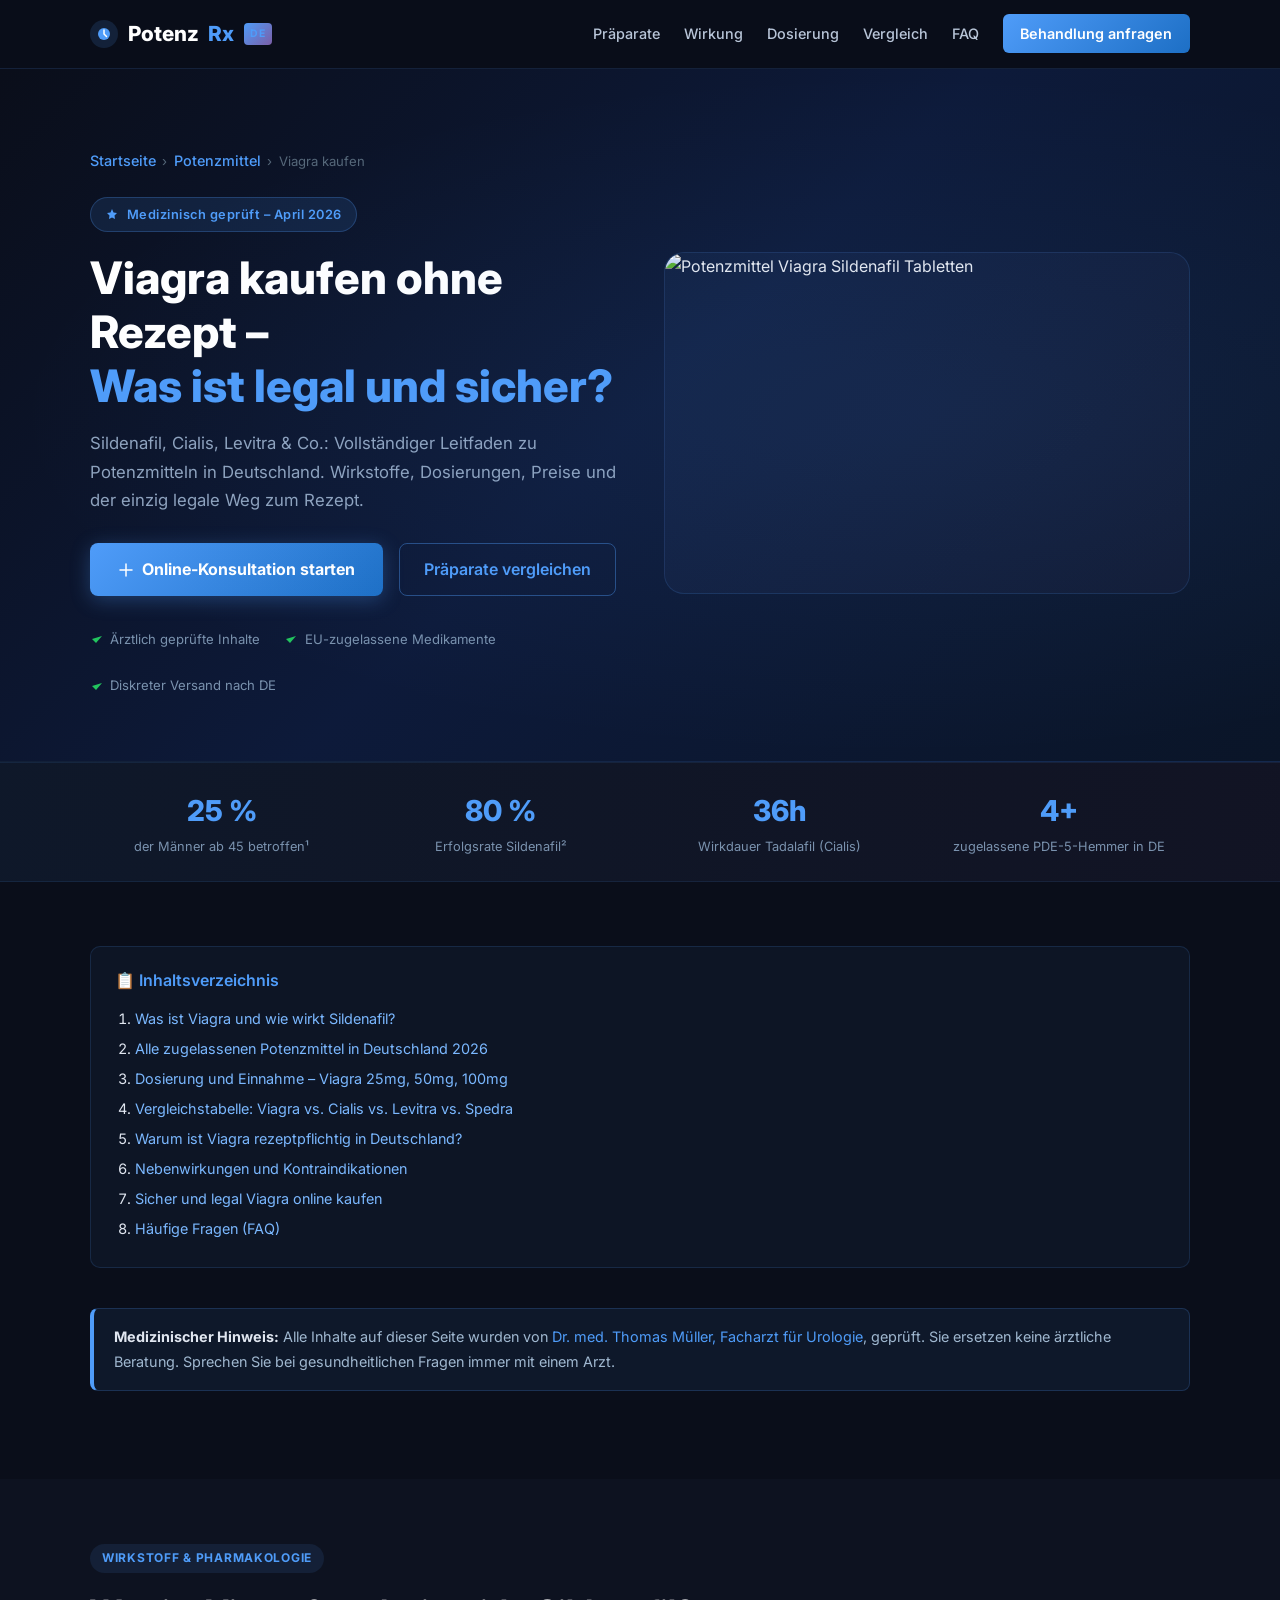
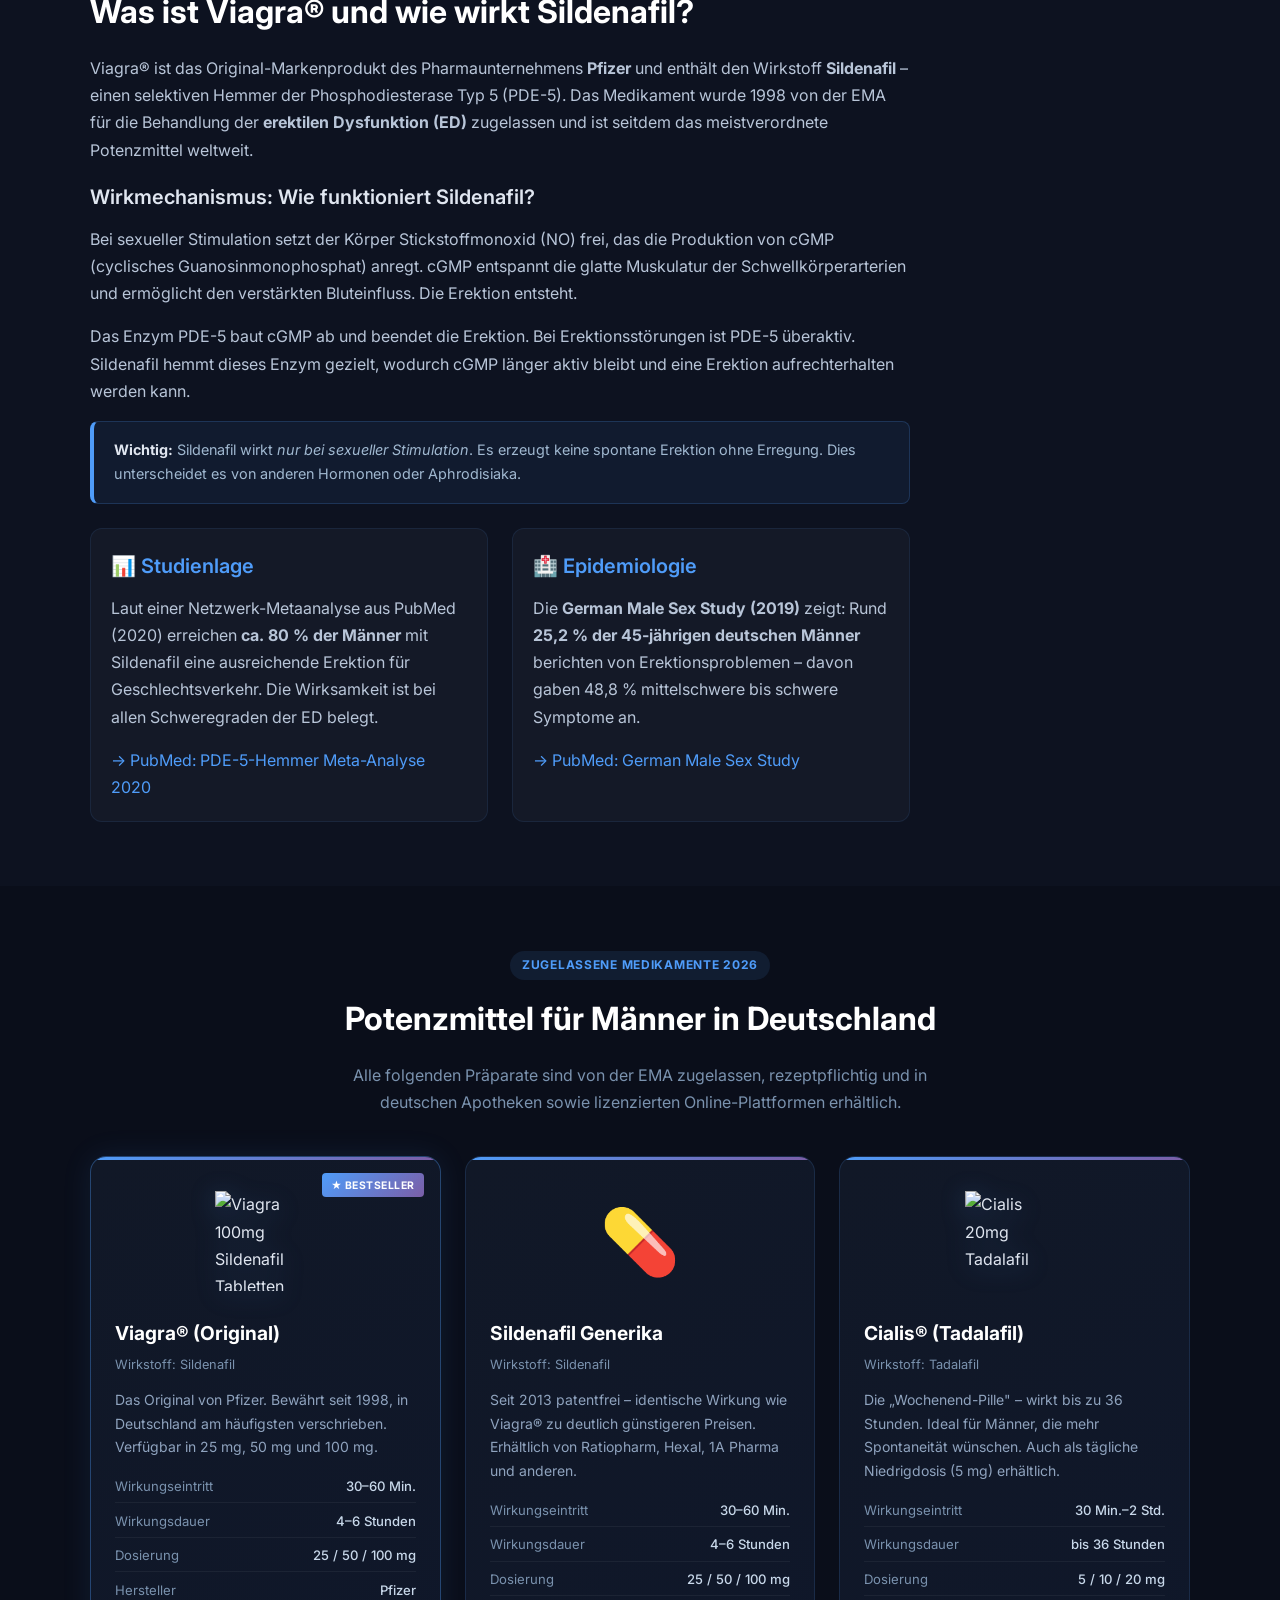
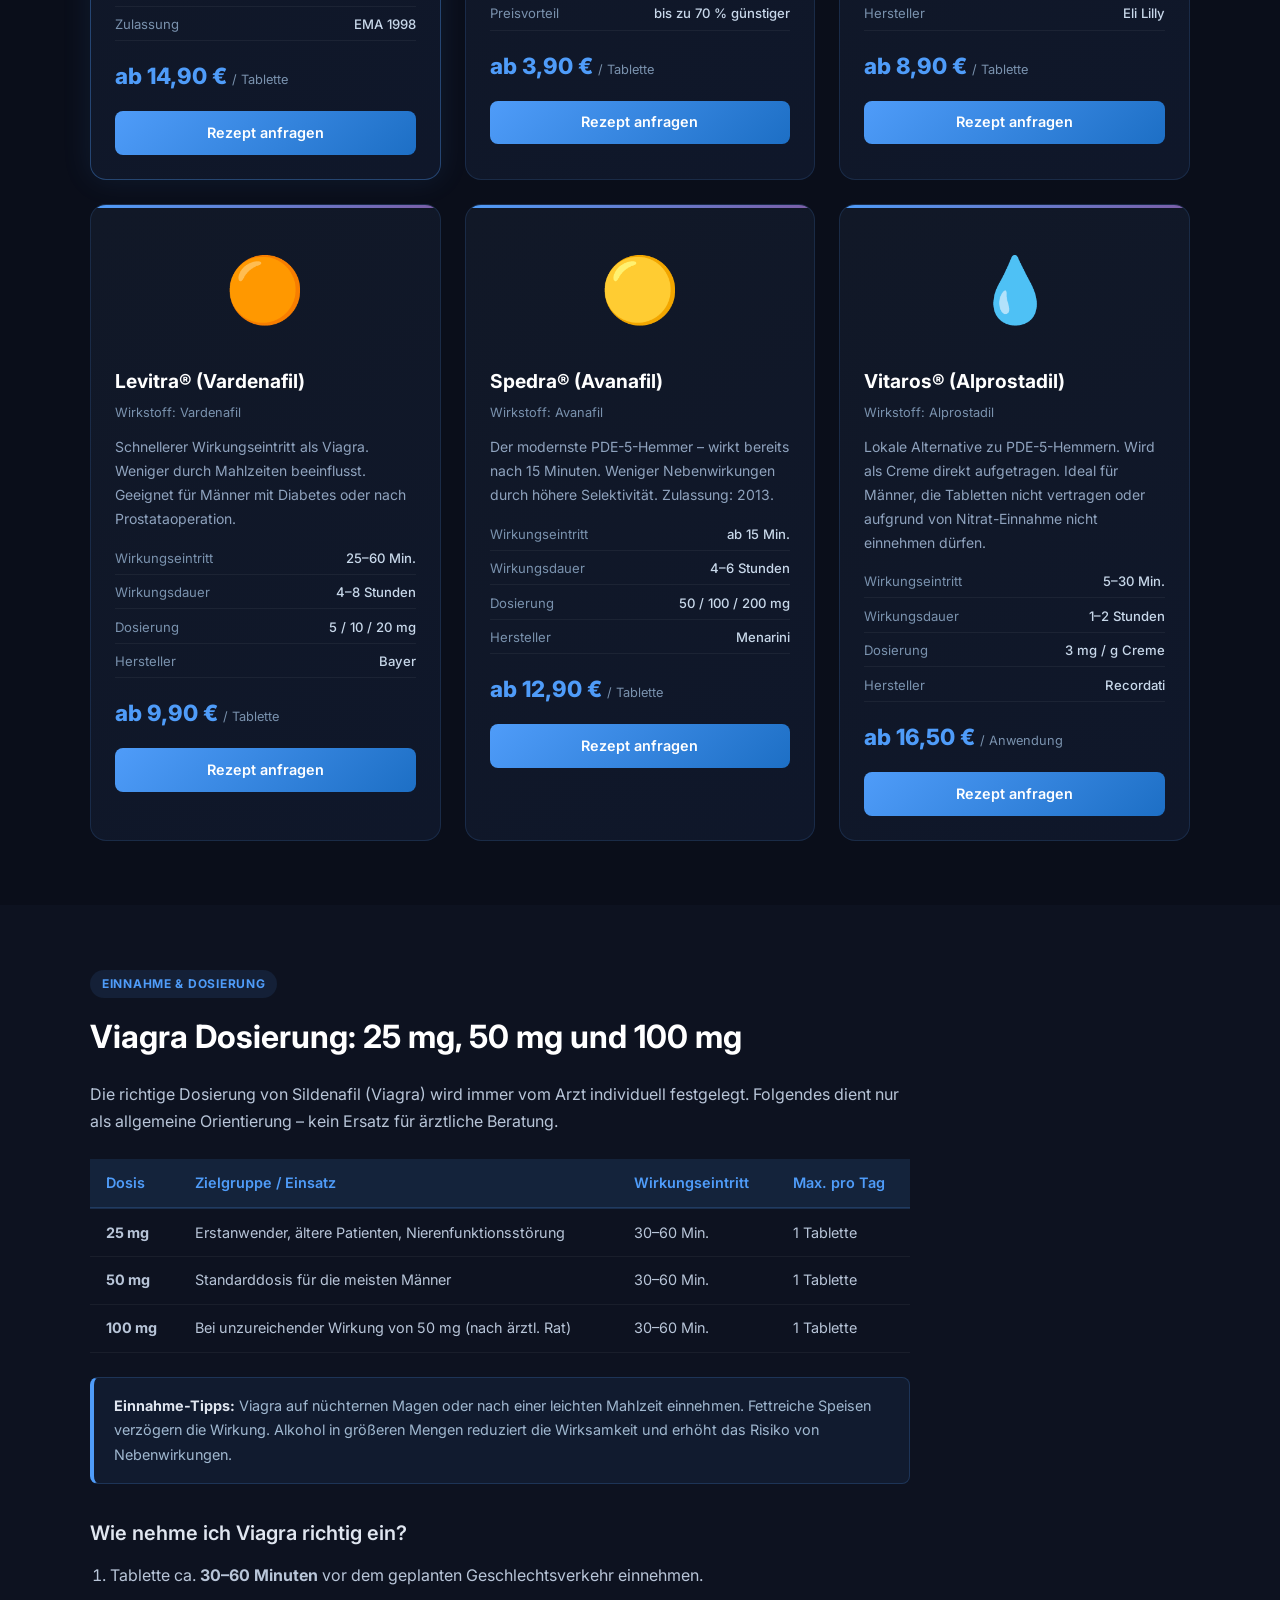
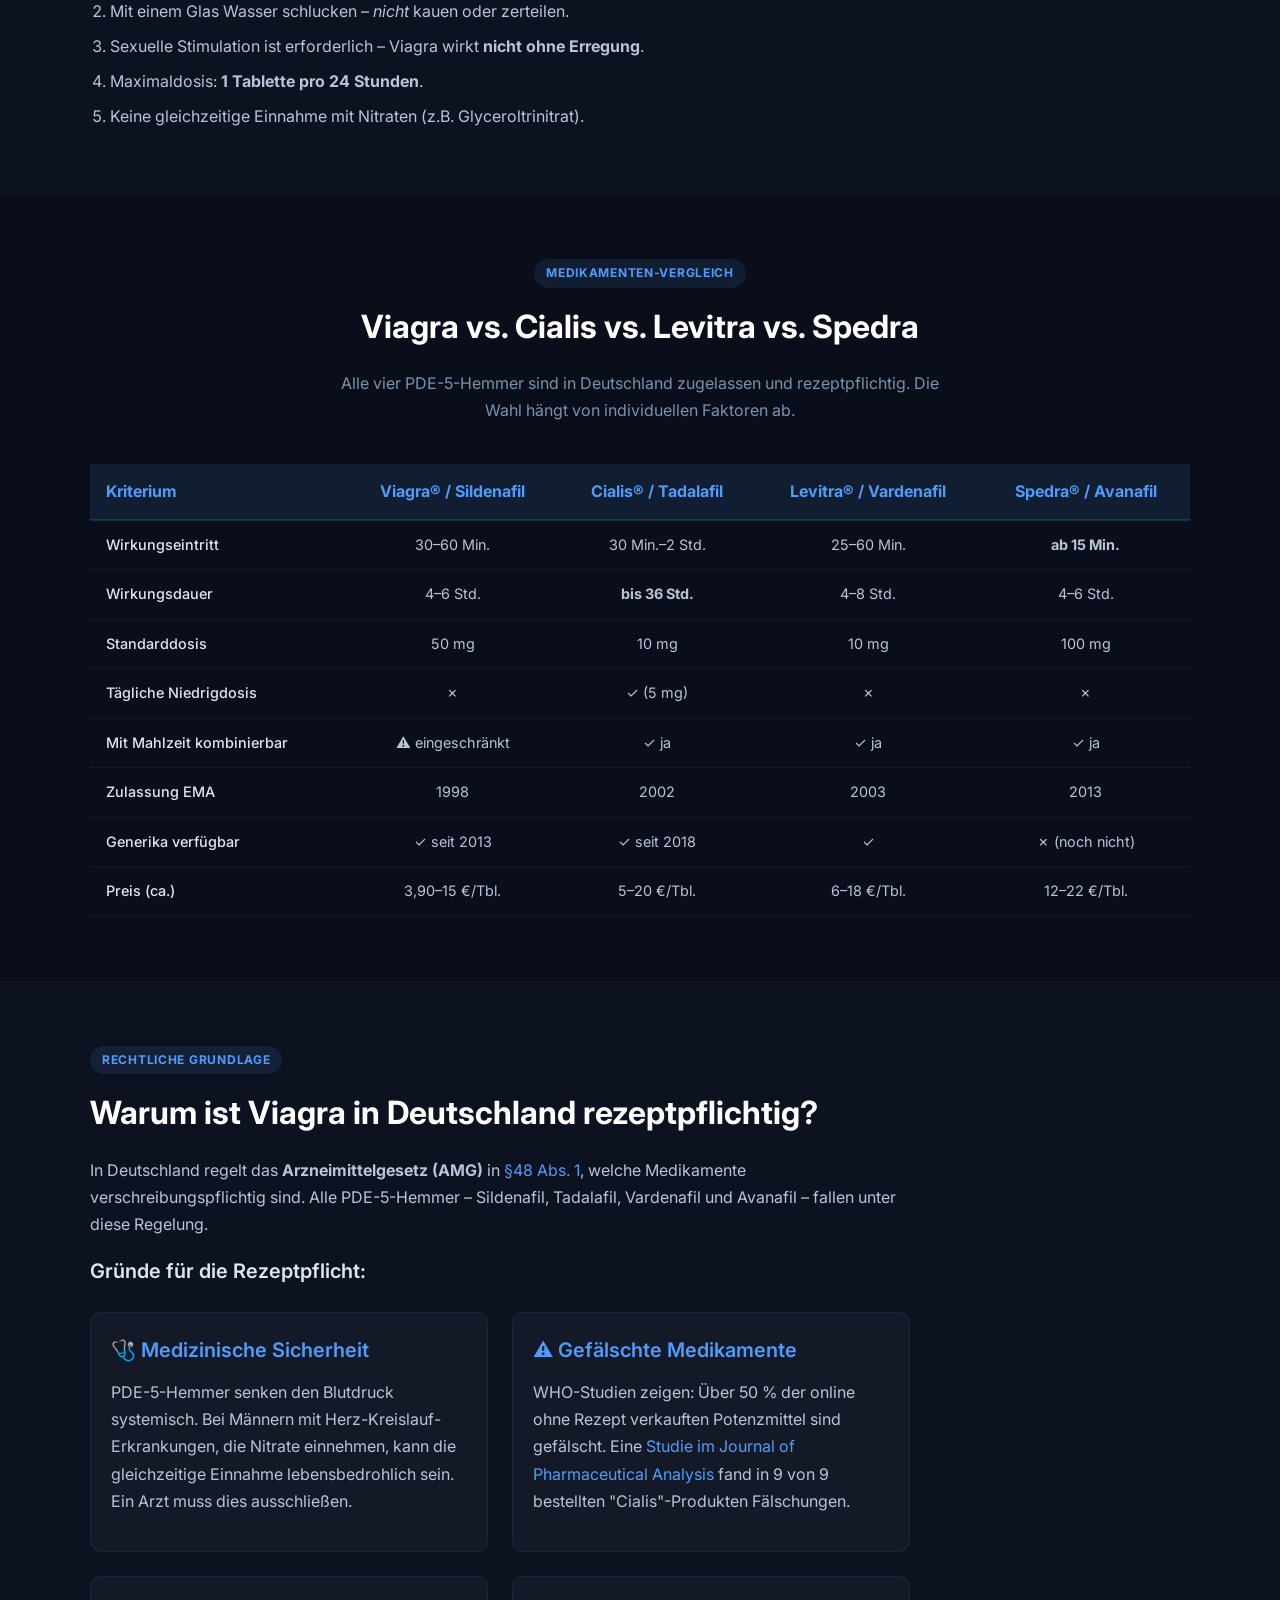
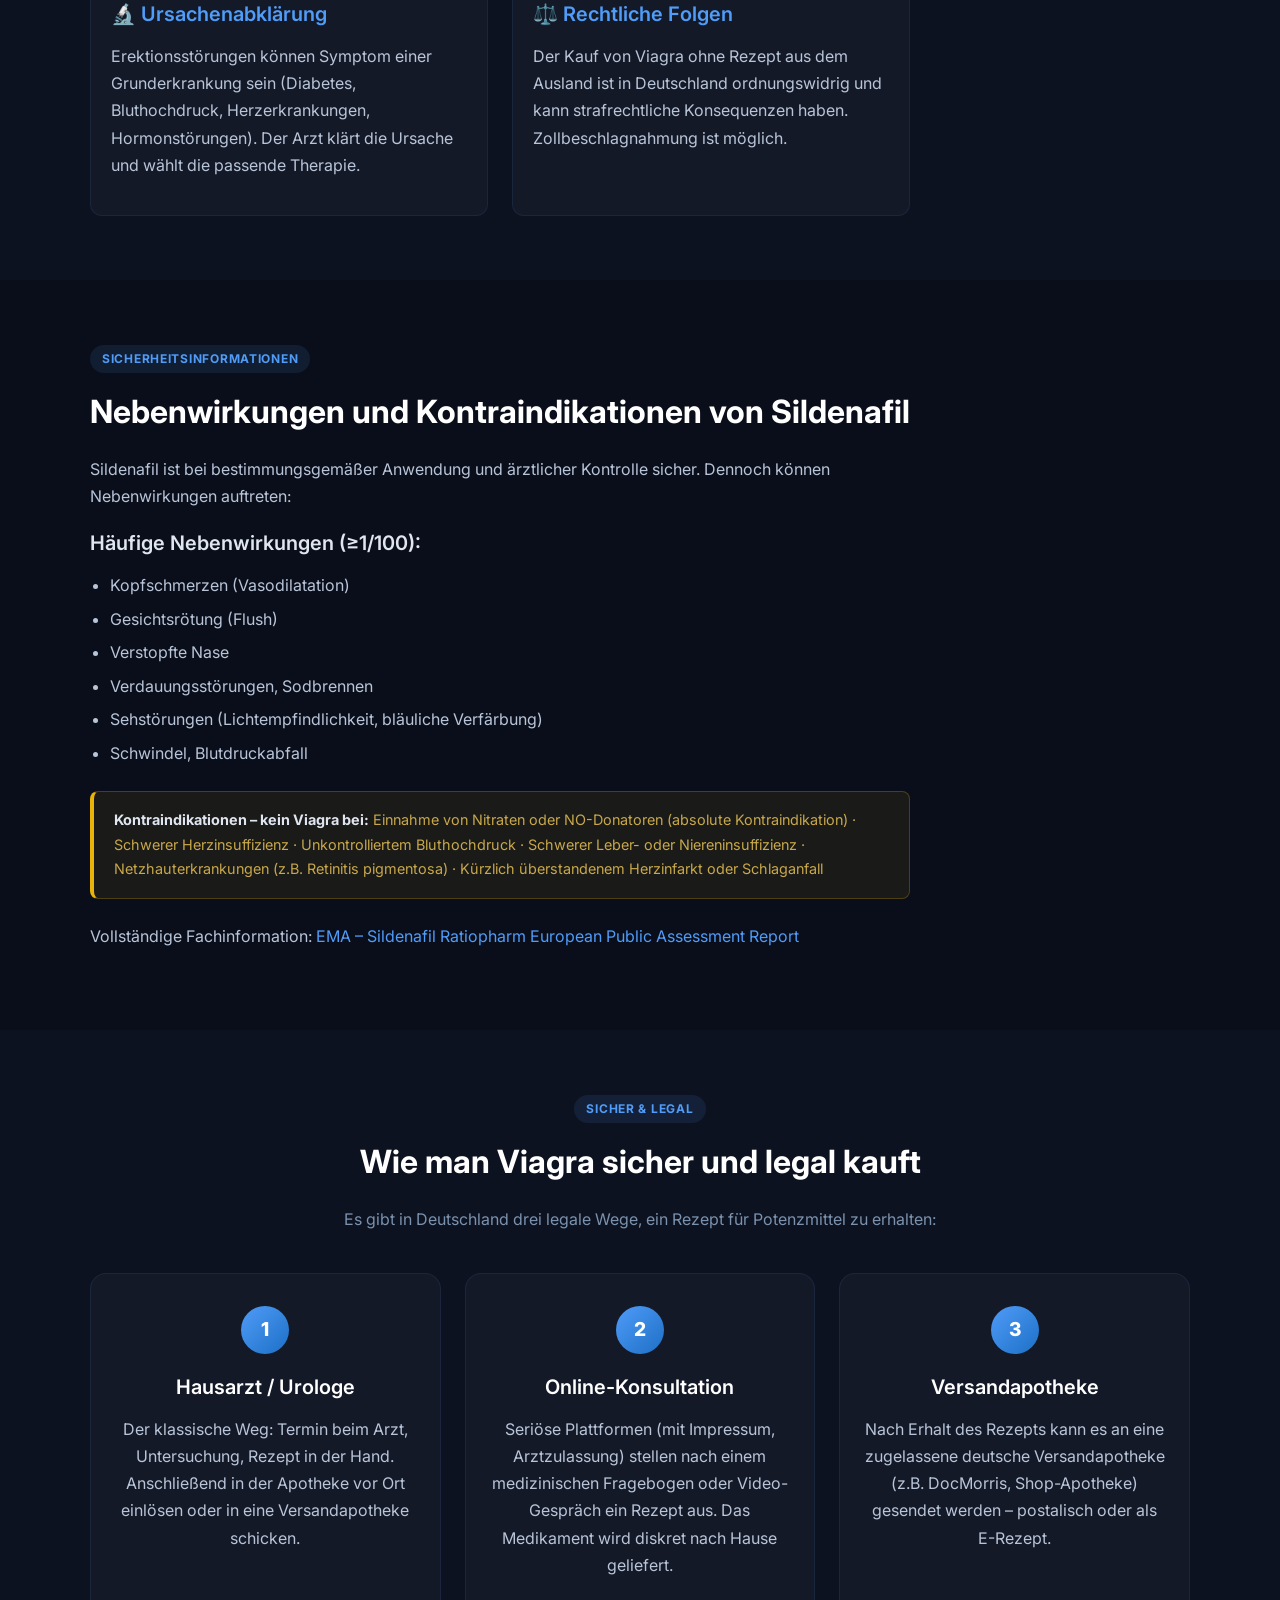
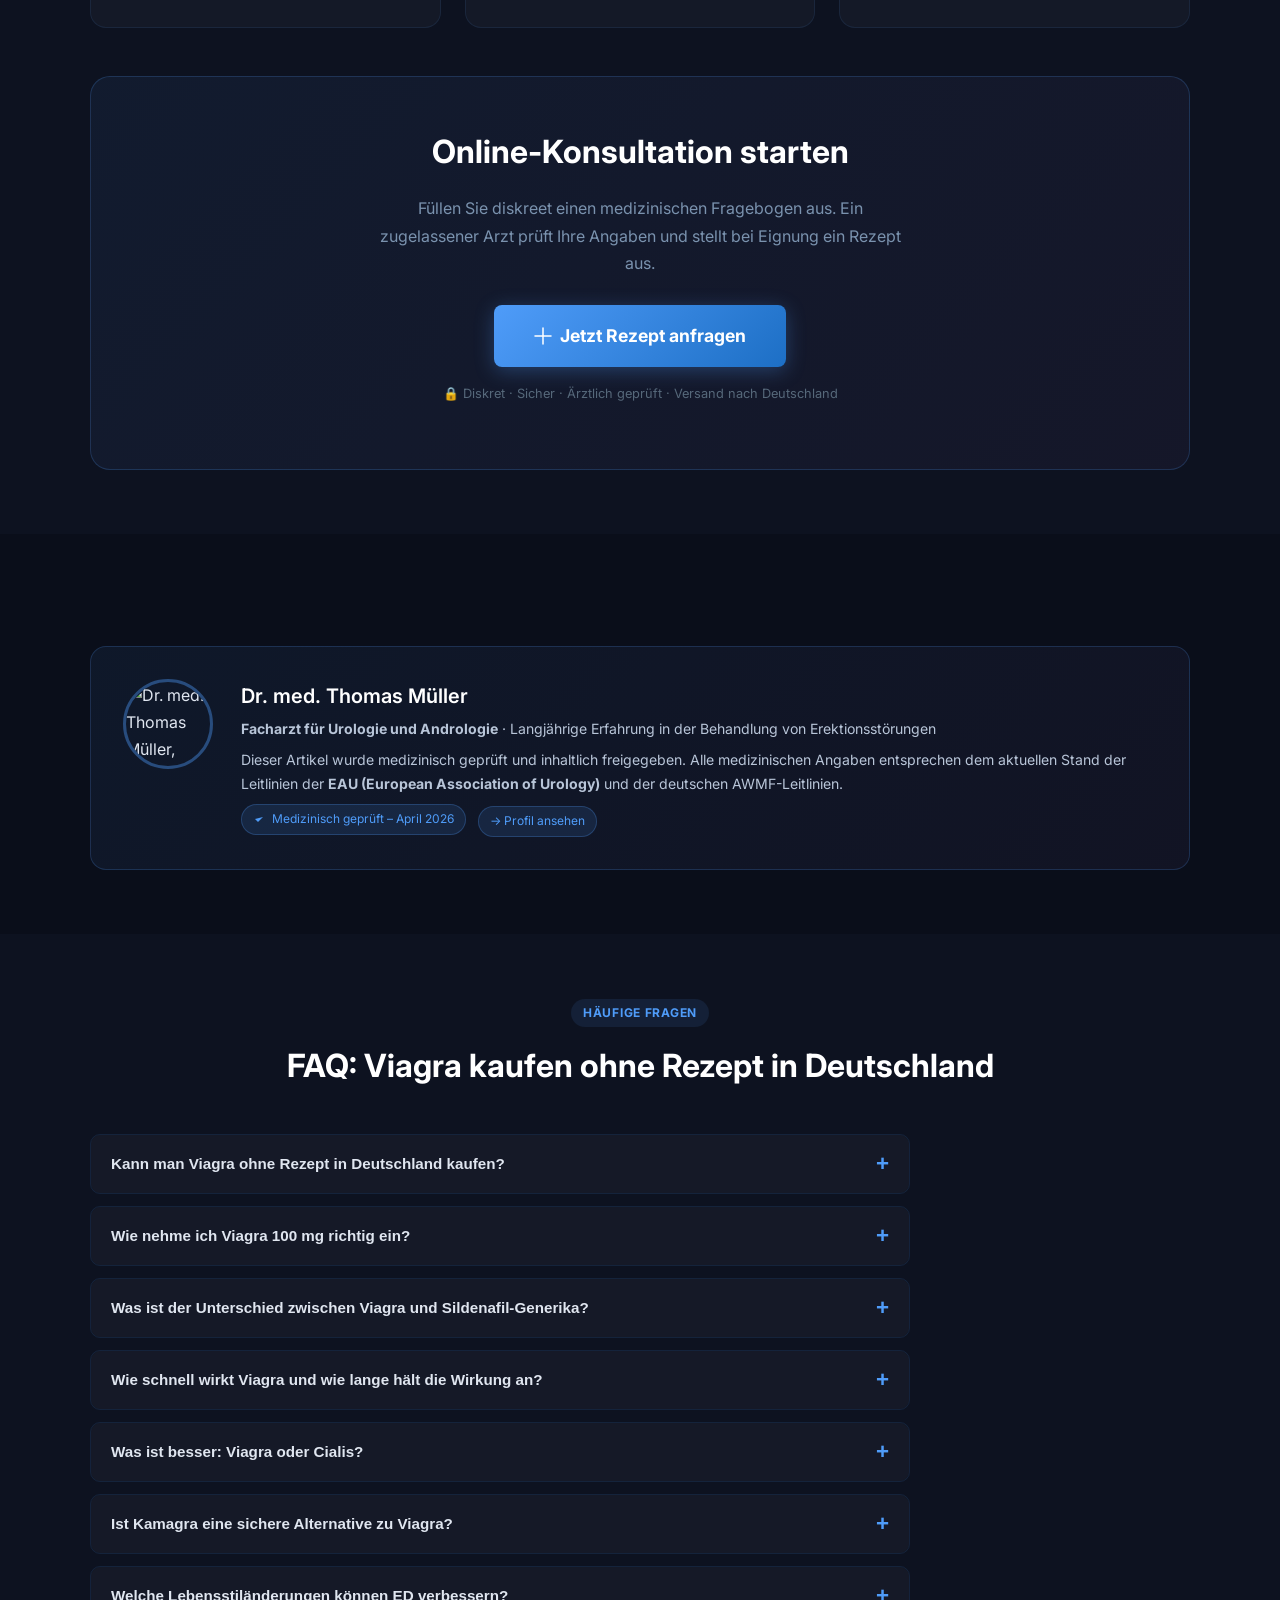
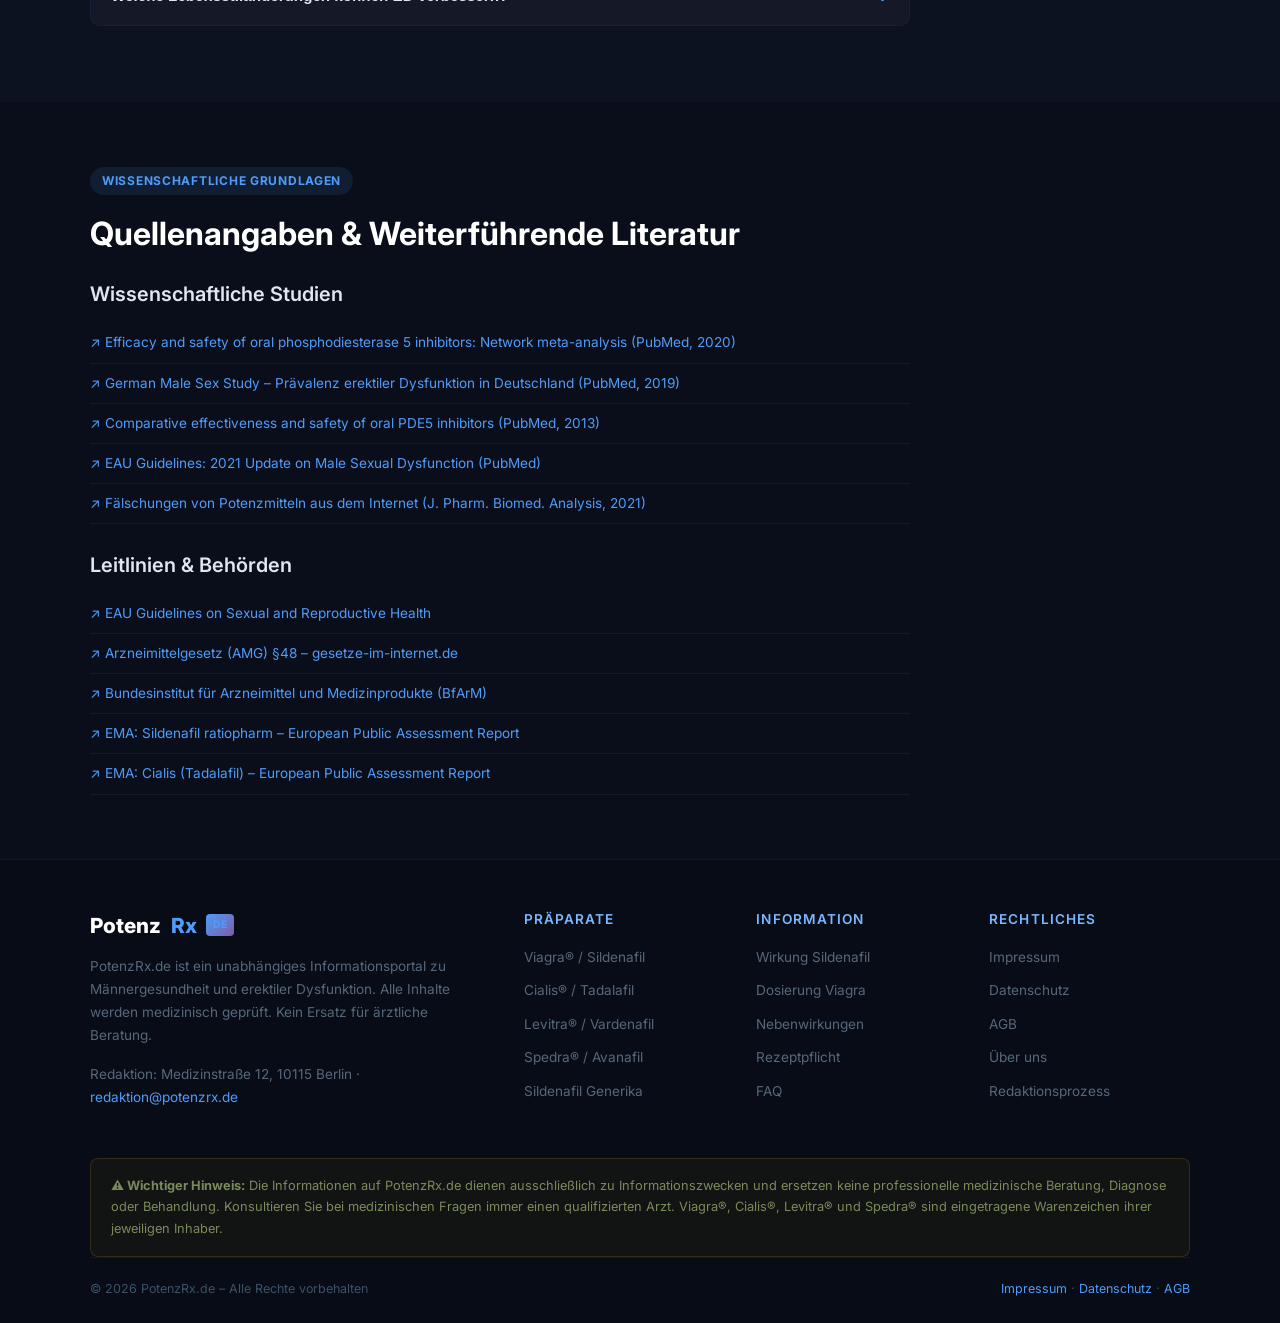
==== commit f1ec4057: "feat: replace Kamagra warning card with Vitaros product details in index.html" ====
--- a/index.html
+++ b/index.html
@@ -407,18 +407,21 @@
             <a href="#behandlung-anfordern" class="btn-product" id="cta-spedra">Rezept anfragen</a>
           </article>
 
-          <!-- KAMAGRA NOTE -->
-          <article class="product-card" style="border-color:rgba(234,179,8,.25);">
-            <div class="product-img" style="font-size:3rem;display:flex;align-items:center;justify-content:center;">⚠️
-            </div>
-            <div class="product-name" style="color:#eab308;">Kamagra® – Warnung</div>
-            <div class="product-active">Enthält oft: Sildenafil (nicht zugelassen)</div>
-            <p class="product-desc" style="color:#9a8a5a;">Kamagra ist in Deutschland <strong>nicht zugelassen</strong>
-              und wird meist ohne Rezept aus dem Ausland angeboten. Es handelt sich häufig um gefälschte Ware mit
-              unbekannten Inhaltsstoffen.</p>
-            <div class="notice-box warning" style="margin-top:auto;">
-              <strong>Risiko:</strong> Gefährliche Nebenwirkungen, keine Qualitätskontrolle, illegaler Kauf.
-            </div>
+          <!-- VITAROS -->
+          <article class="product-card" itemscope itemtype="https://schema.org/Drug">
+            <div class="product-img" style="font-size:4rem;display:flex;align-items:center;justify-content:center;">💧
+            </div>
+            <div class="product-name" itemprop="name">Vitaros® (Alprostadil)</div>
+            <div class="product-active" itemprop="activeIngredient">Wirkstoff: Alprostadil</div>
+            <p class="product-desc">Lokale Alternative zu PDE-5-Hemmern. Wird als Creme direkt aufgetragen. Ideal für Männer, die Tabletten nicht vertragen oder aufgrund von Nitrat-Einnahme nicht einnehmen dürfen.</p>
+            <div class="product-specs">
+              <div class="spec-row"><span class="spec-key">Wirkungseintritt</span><span class="spec-val">5–30 Min.</span></div>
+              <div class="spec-row"><span class="spec-key">Wirkungsdauer</span><span class="spec-val">1–2 Stunden</span></div>
+              <div class="spec-row"><span class="spec-key">Dosierung</span><span class="spec-val">3 mg / g Creme</span></div>
+              <div class="spec-row"><span class="spec-key">Hersteller</span><span class="spec-val">Recordati</span></div>
+            </div>
+            <div class="product-price">ab <span>16,50</span> € <small>/ Anwendung</small></div>
+            <a href="#behandlung-anfordern" class="btn-product" id="cta-vitaros">Rezept anfragen</a>
           </article>
 
         </div>
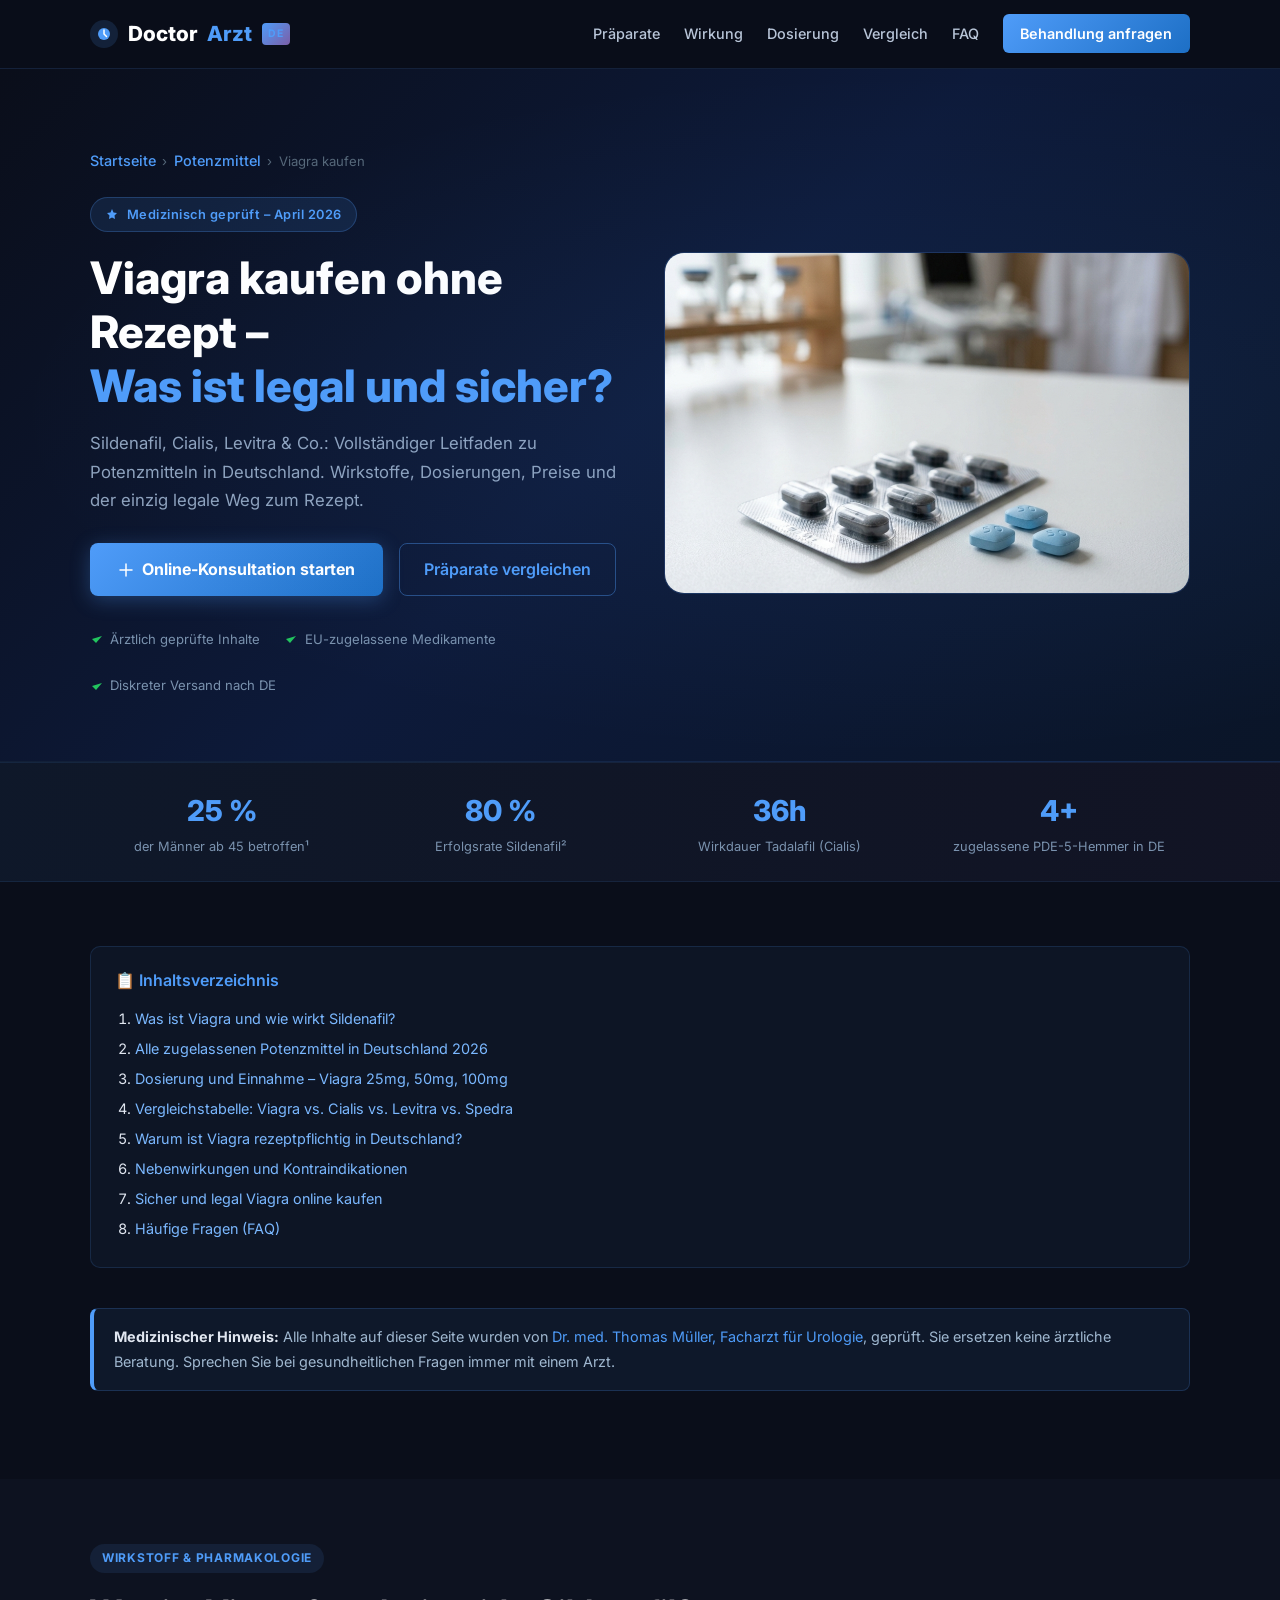
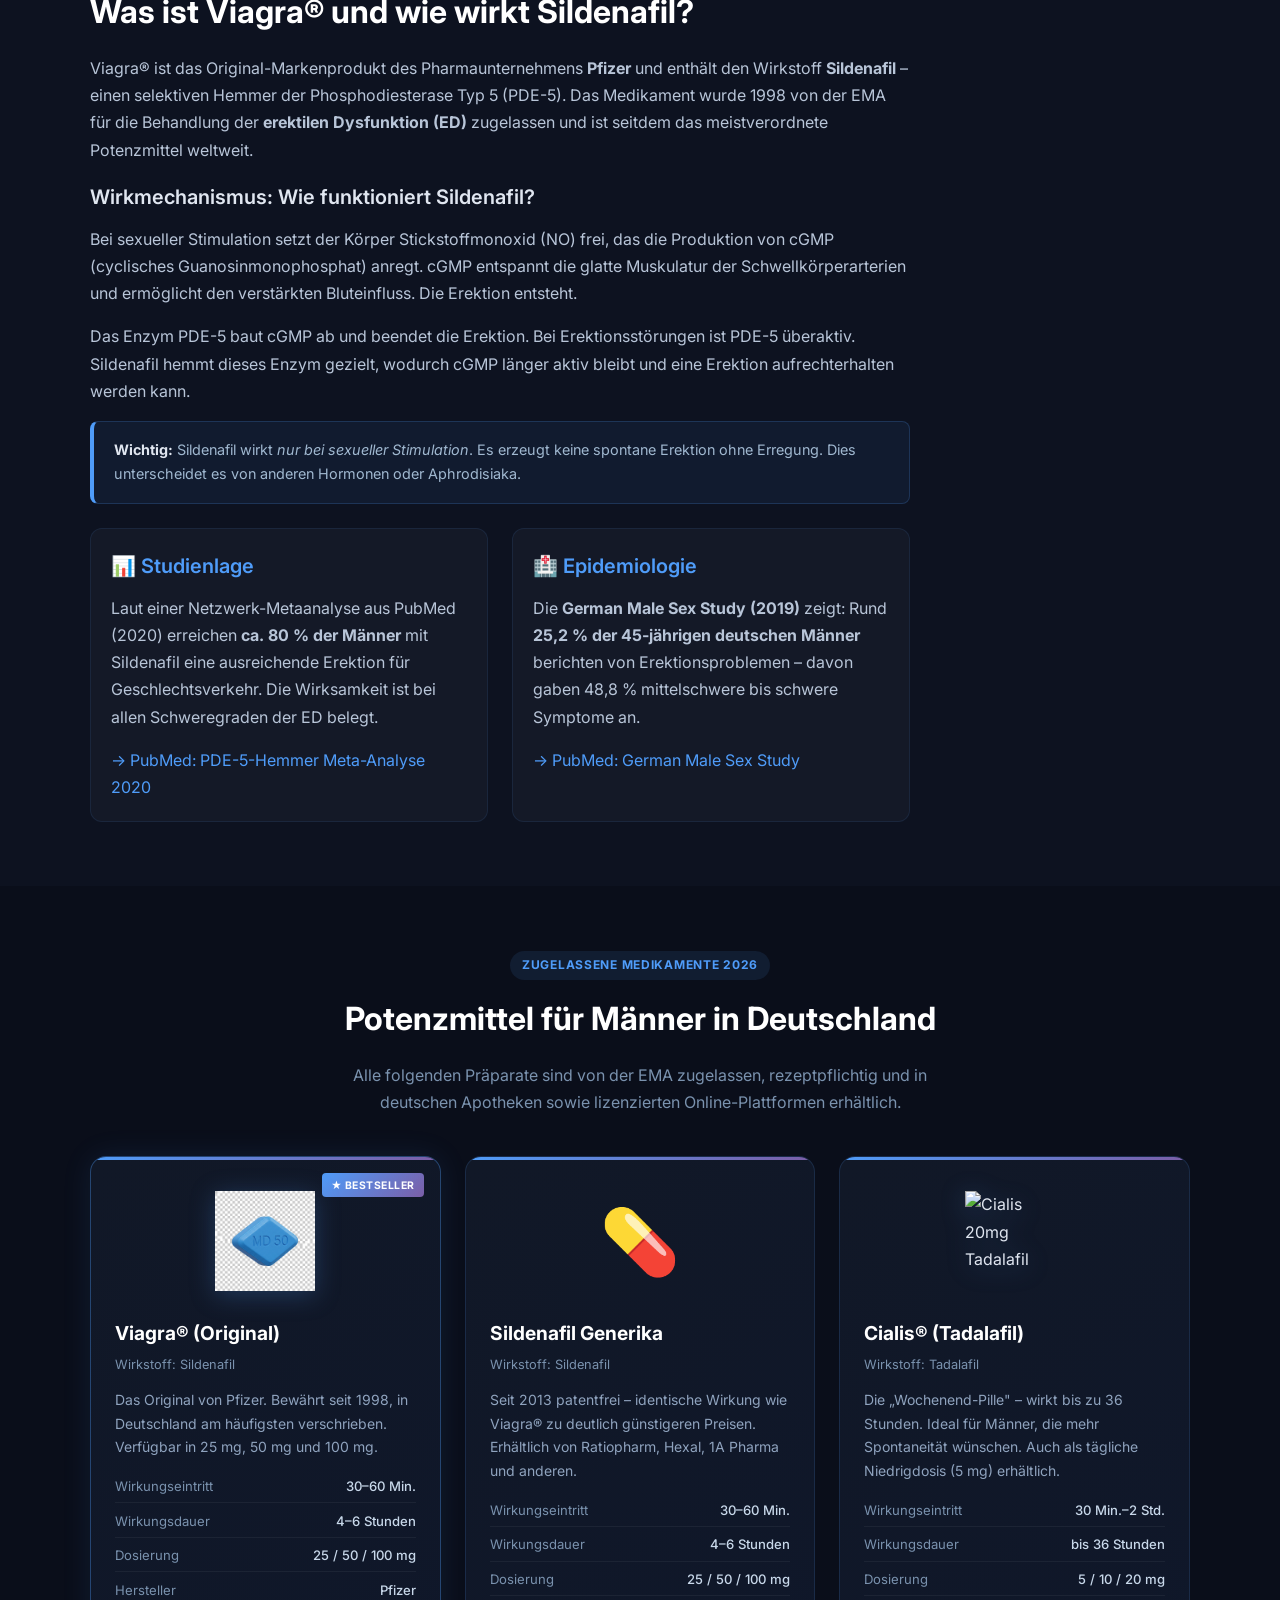
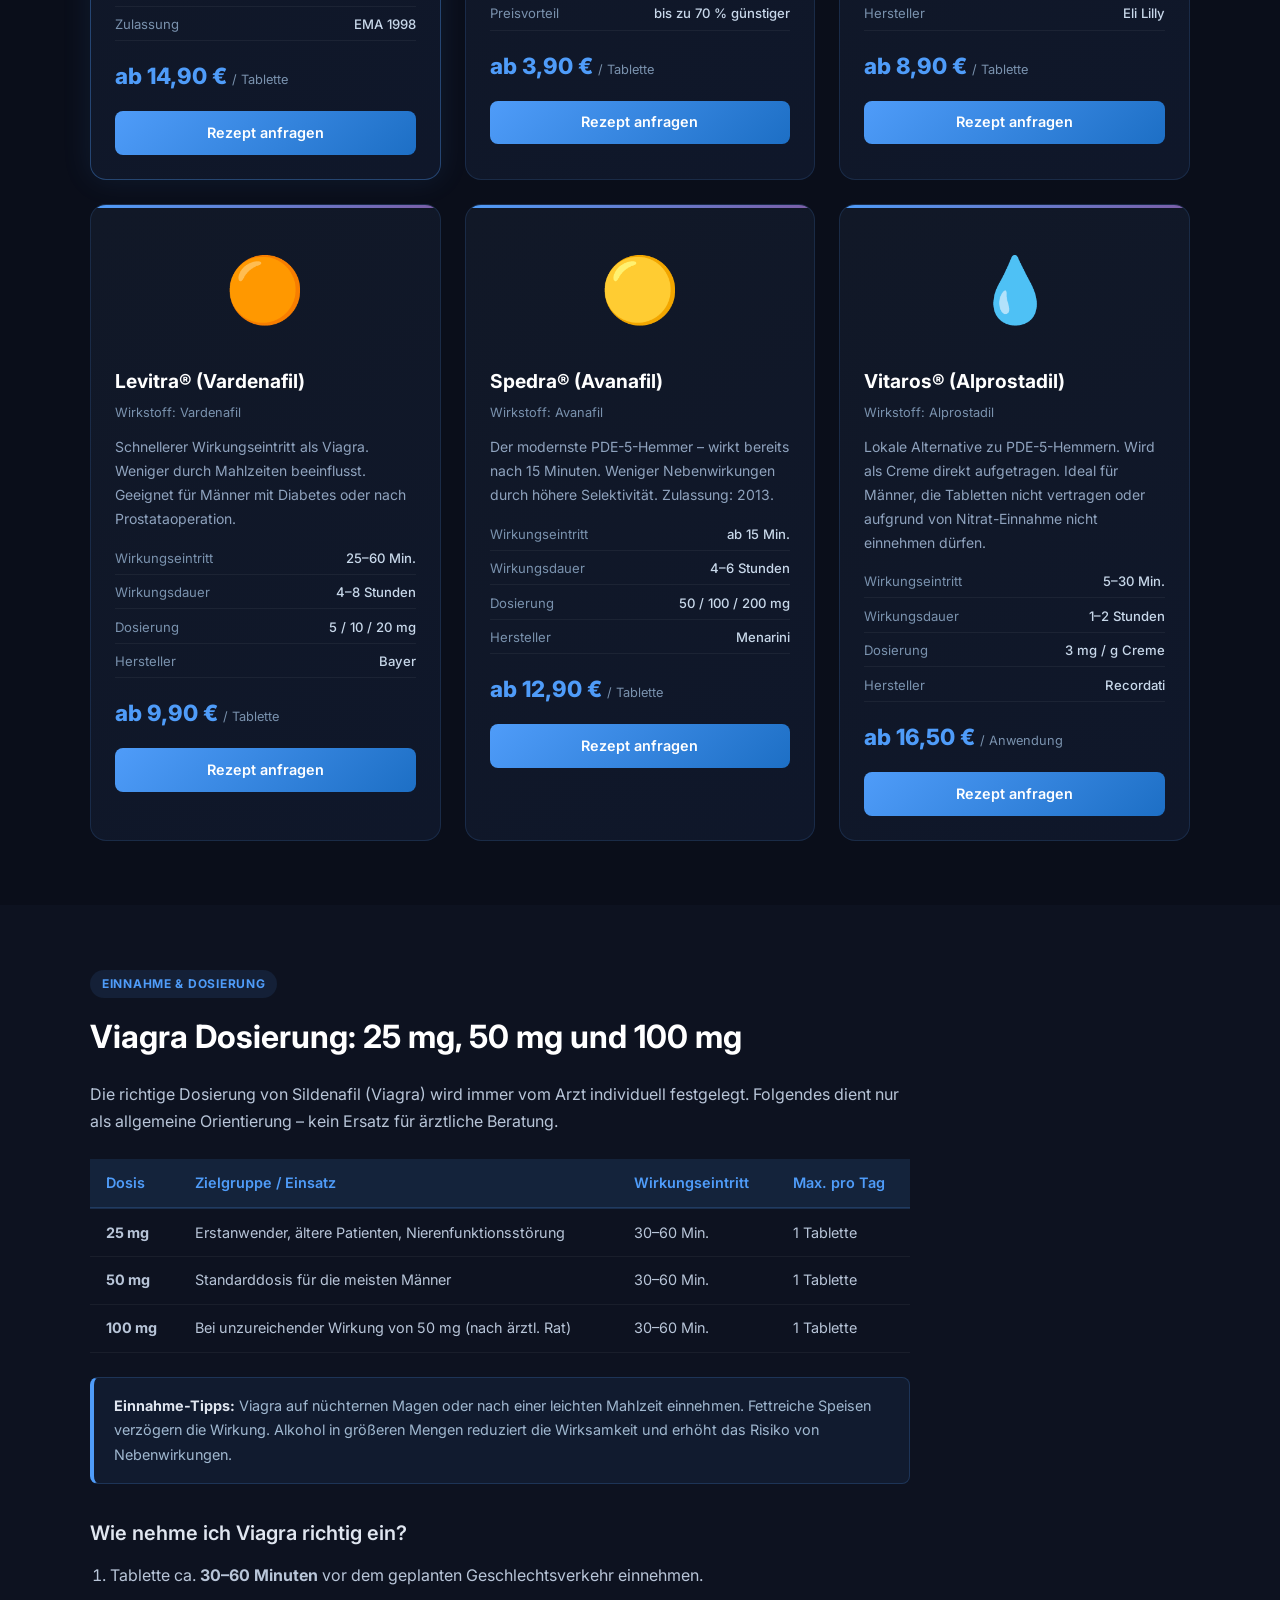
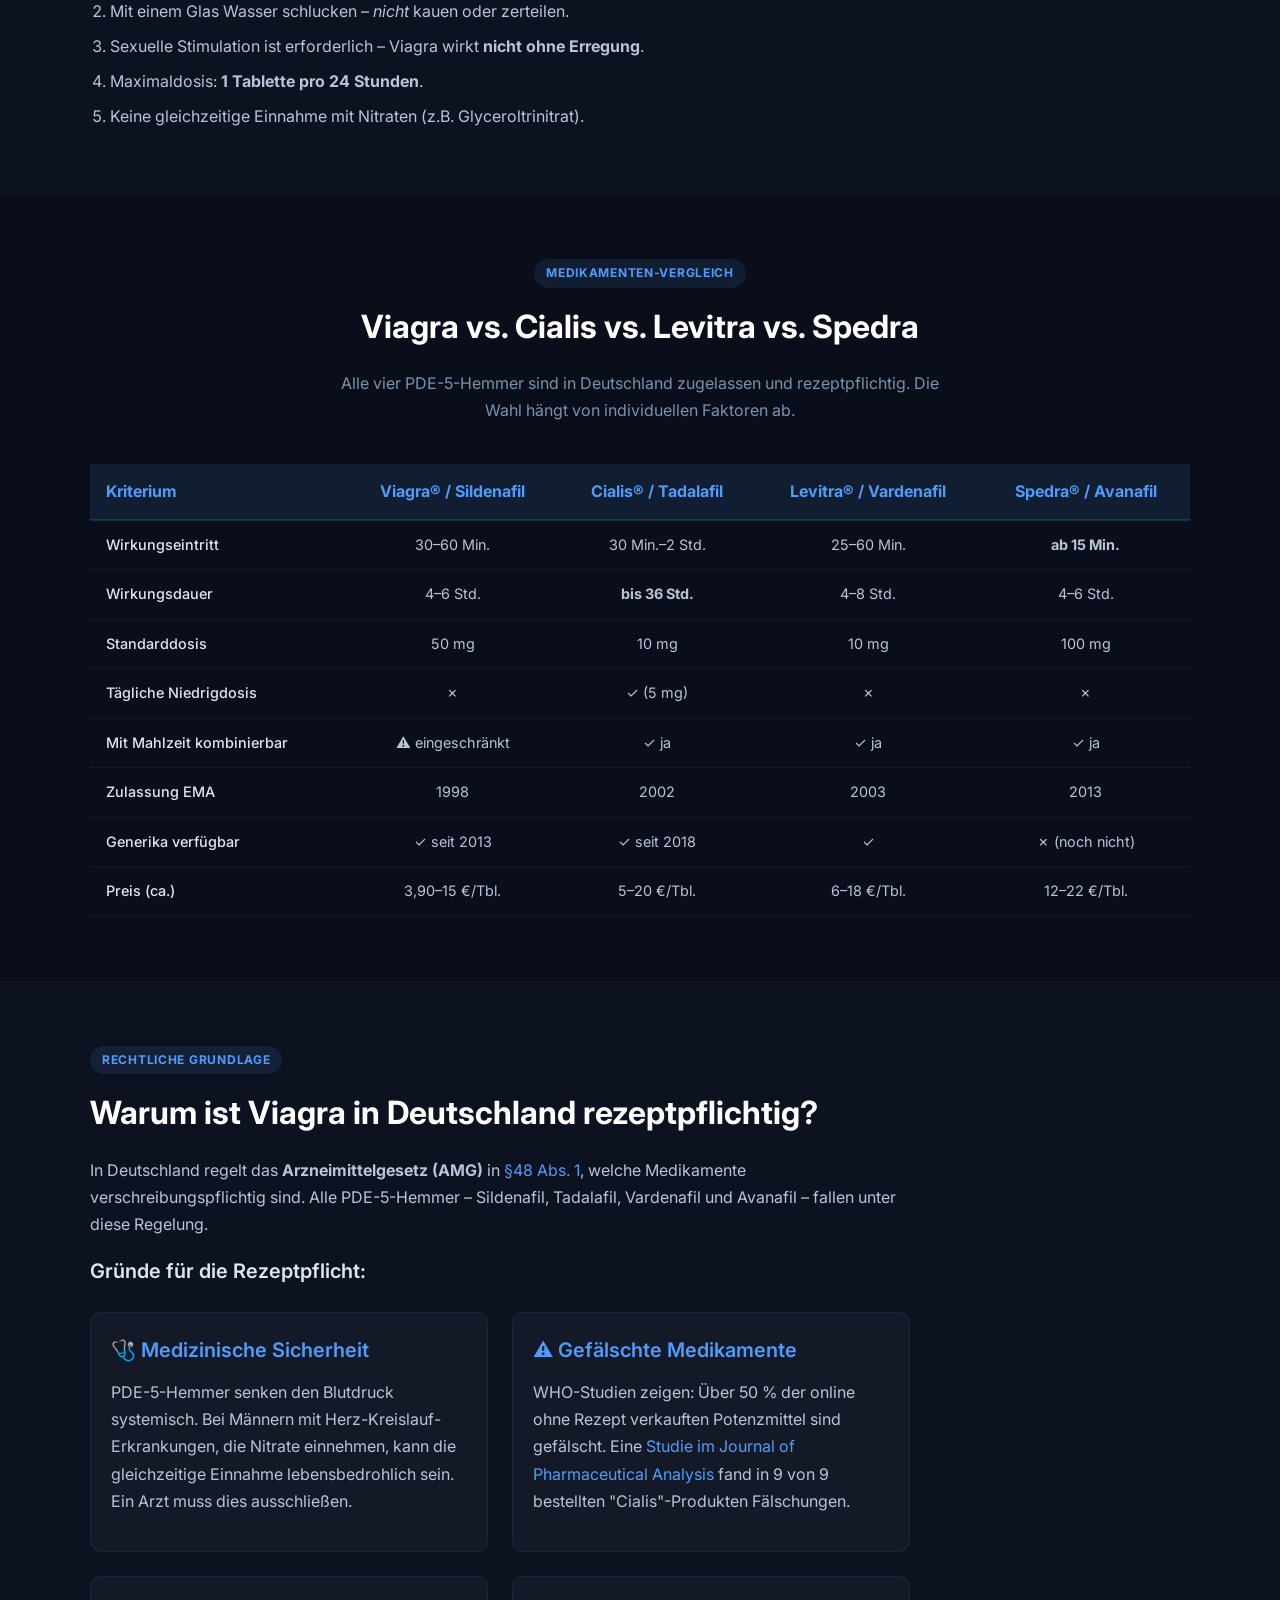
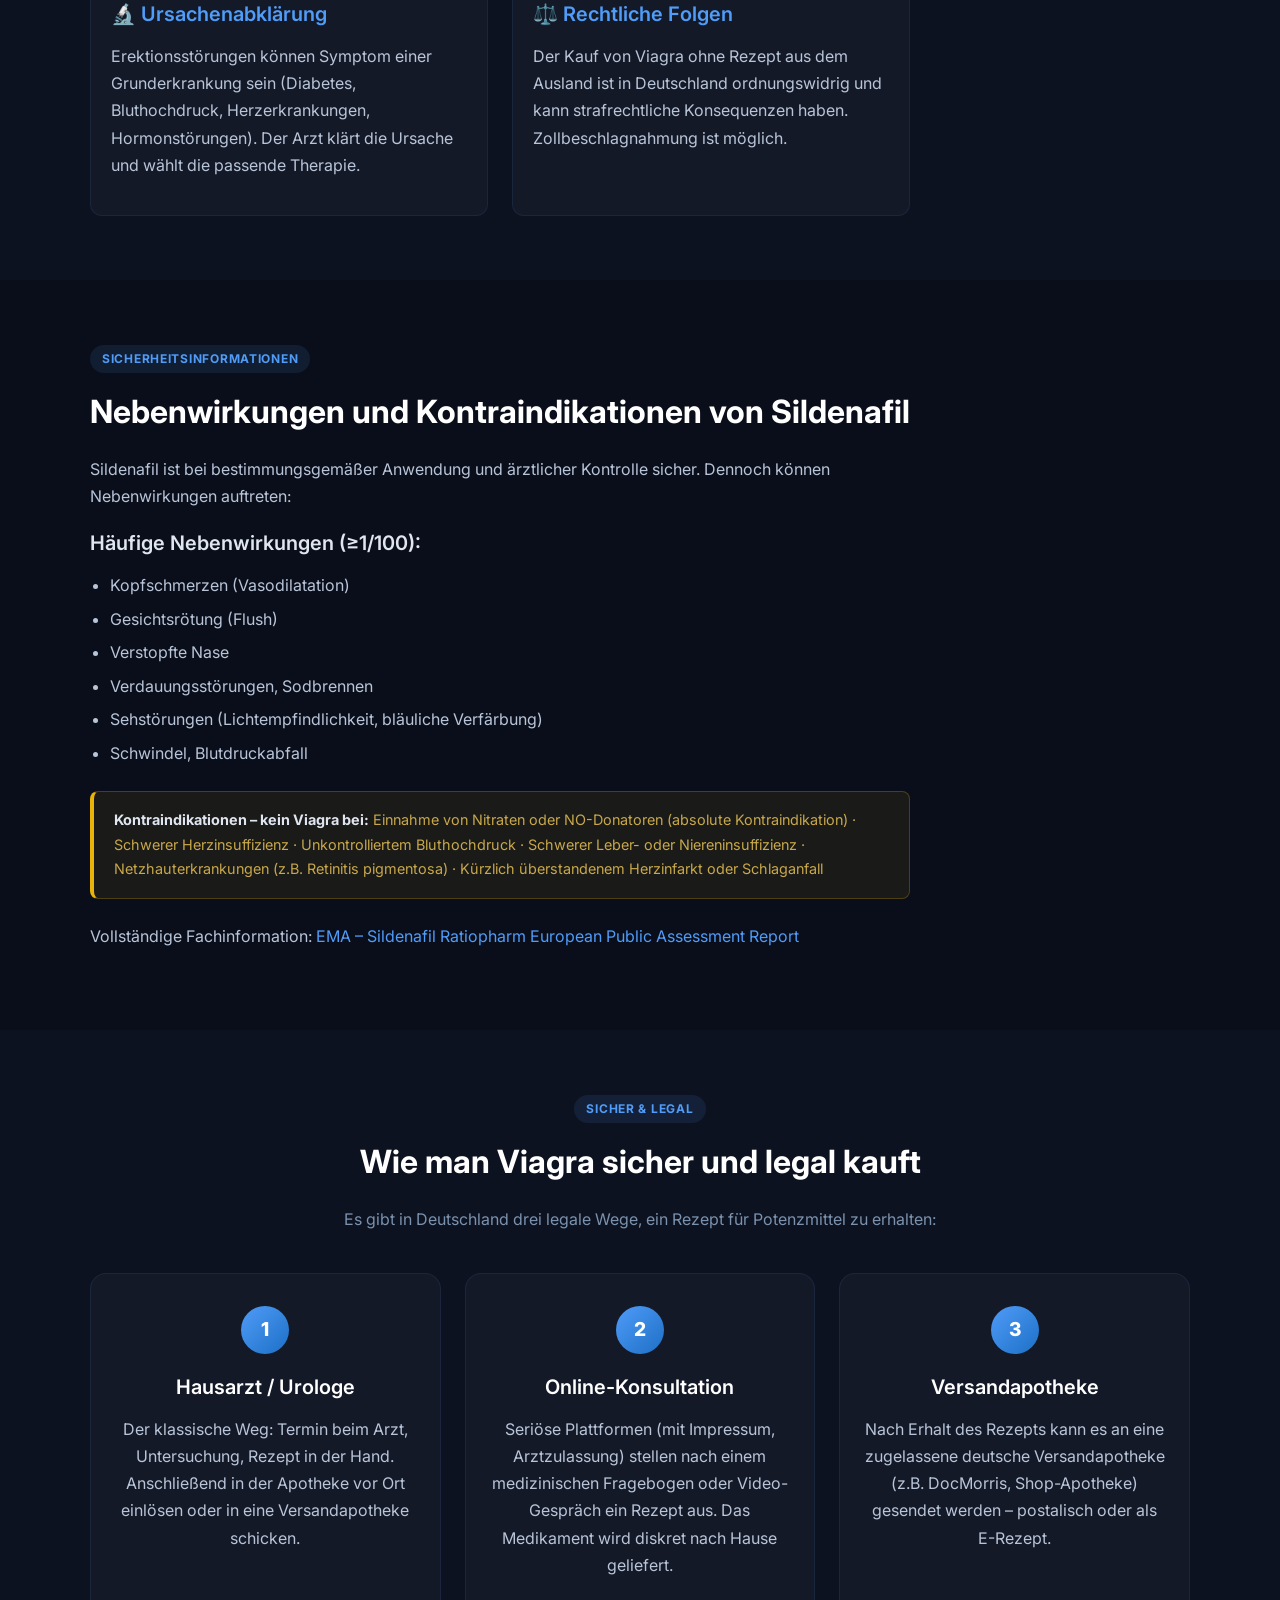
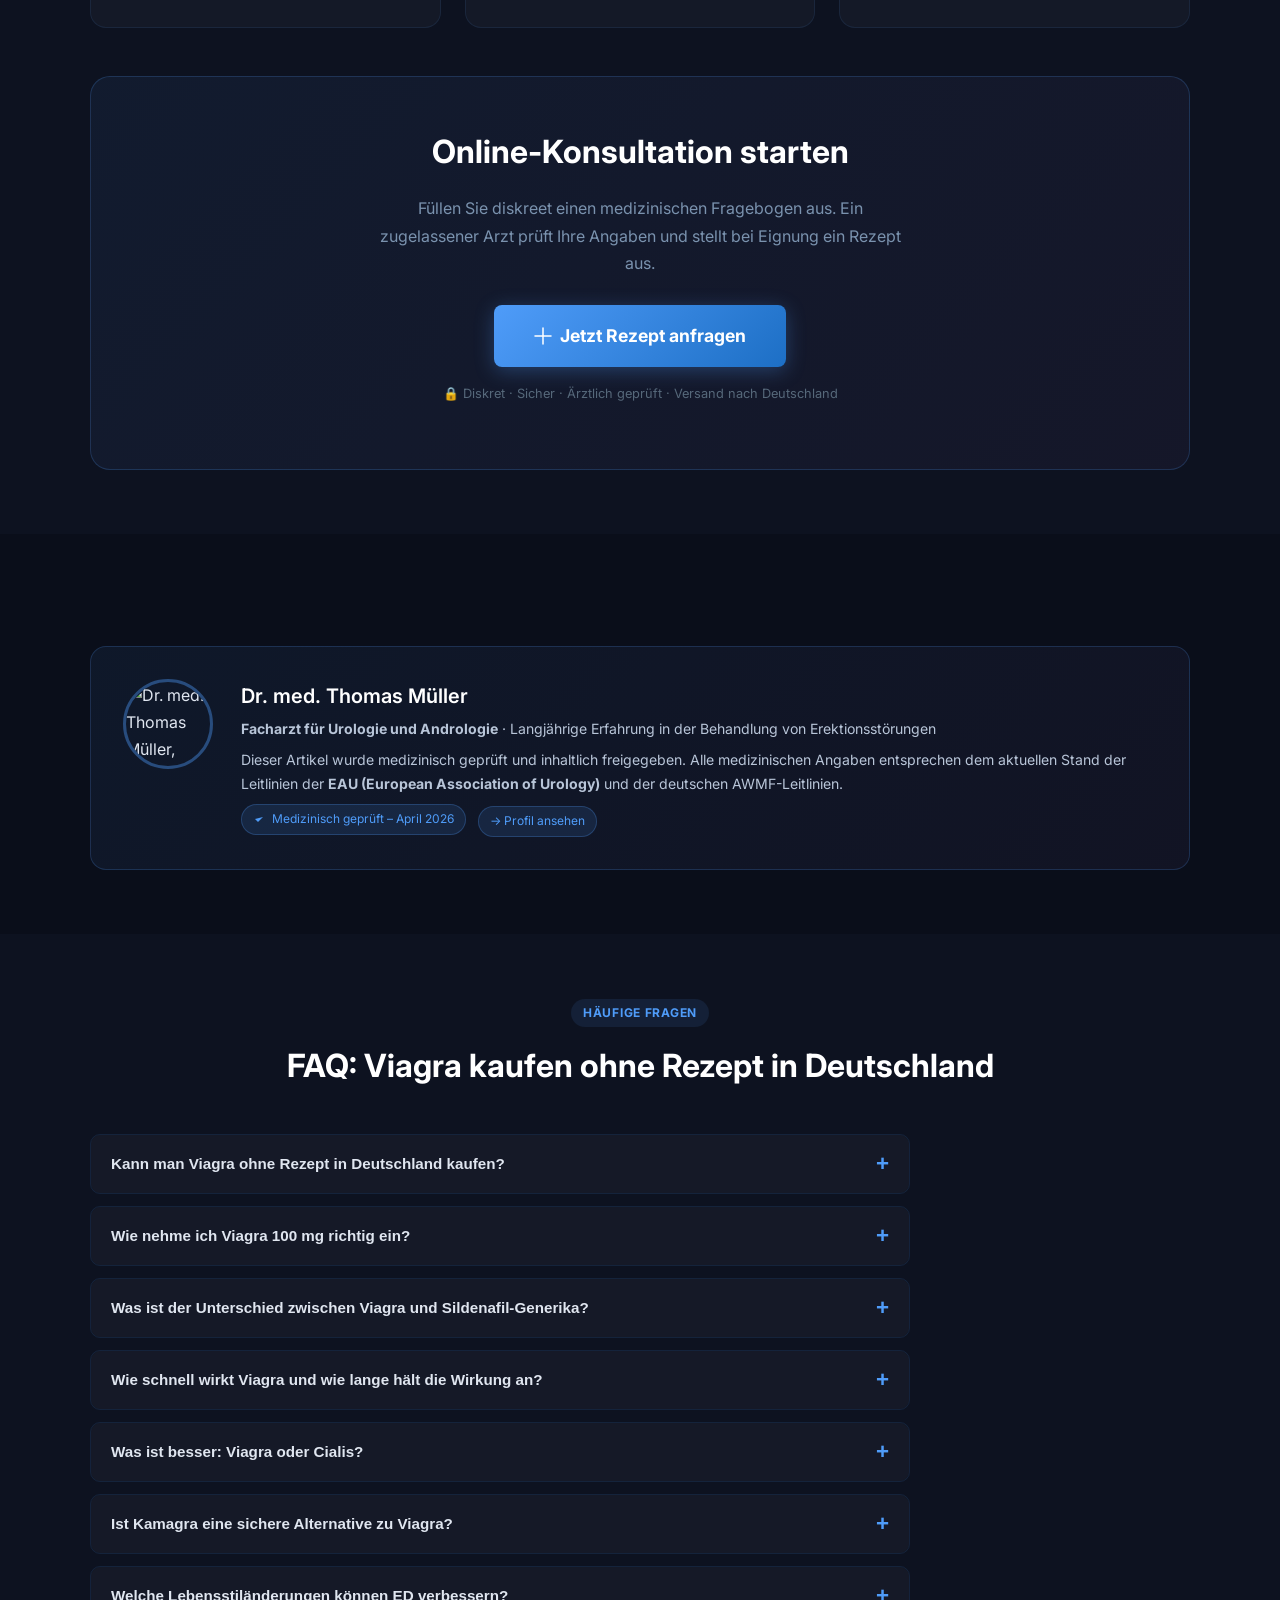
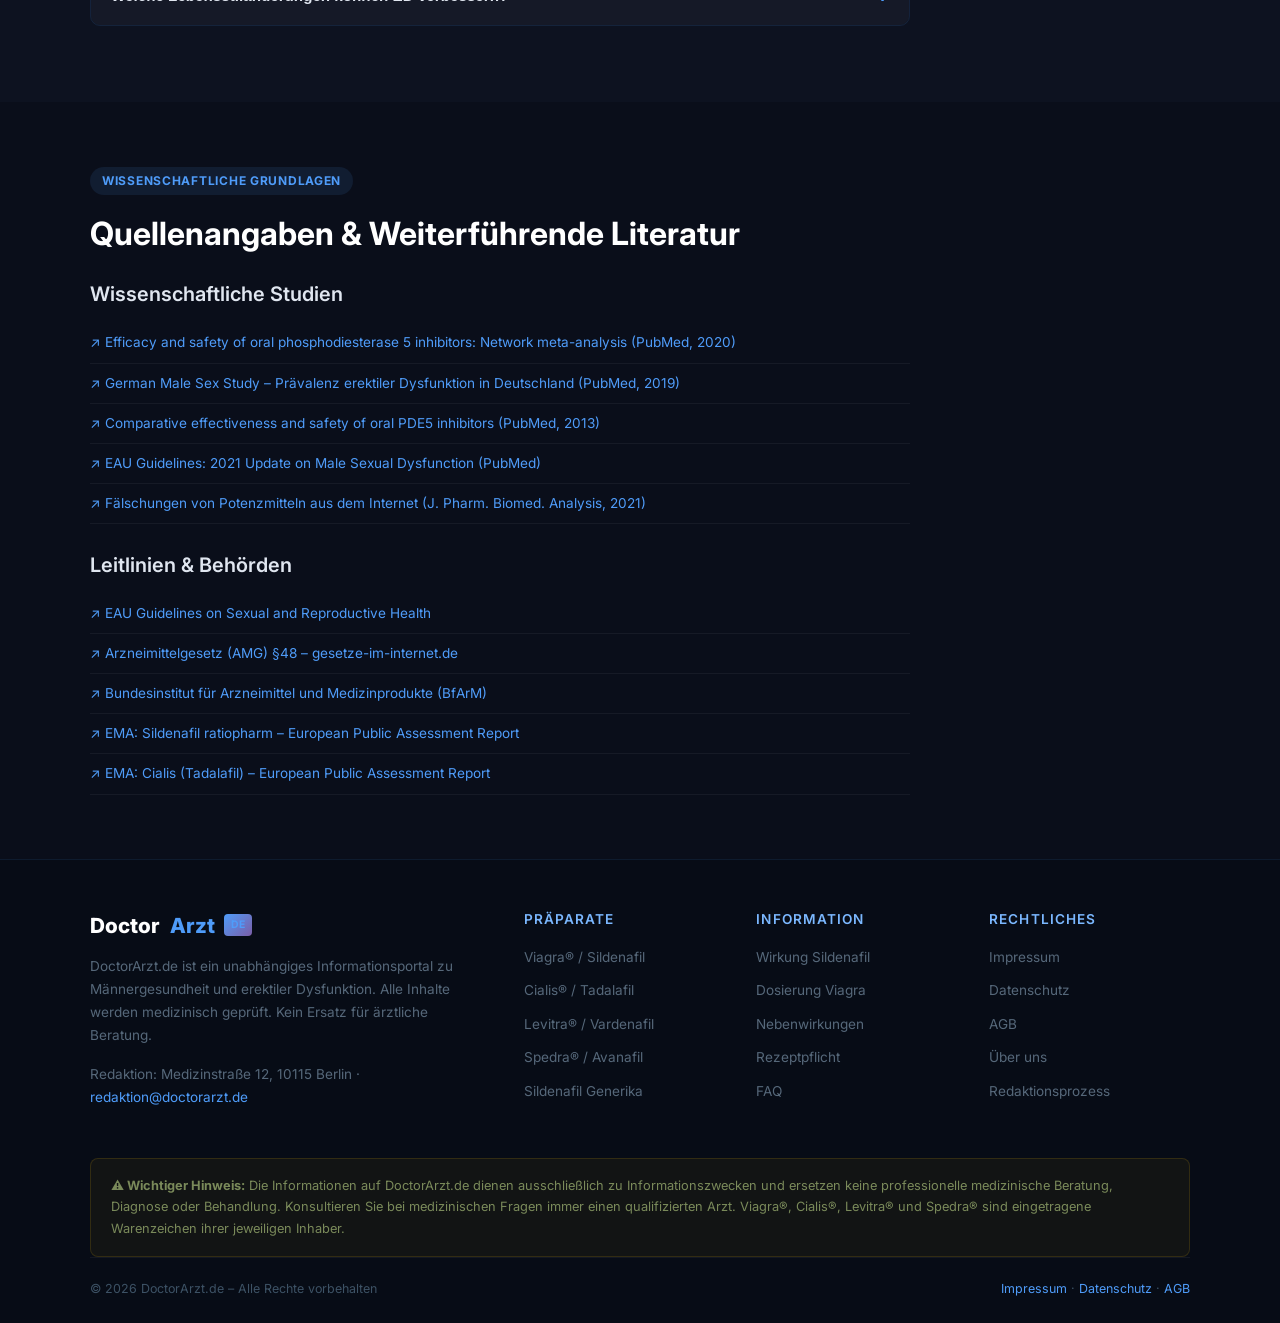
==== commit 81e73975: "refactor: rebrand website from PotenzRx.de to DoctorArzt.de across all pages" ====
--- a/index.html
+++ b/index.html
@@ -4,19 +4,19 @@
 <head>
   <meta charset="UTF-8">
   <meta name="viewport" content="width=device-width, initial-scale=1.0">
-  <title>Viagra kaufen ohne Rezept – Sildenafil &amp; Alternativen | PotenzRx.de</title>
+  <title>Viagra kaufen ohne Rezept – Sildenafil &amp; Alternativen | DoctorArzt.de</title>
   <meta name="description"
     content="Viagra kaufen legal in Deutschland: Sildenafil 100mg, Cialis, Levitra &amp; Spedra im Vergleich. Ärztlich geprüfte Informationen zu Dosierung, Wirkung, Nebenwirkungen und seriösen Bezugswegen. Medizinisch geprüft 2026.">
   <meta name="robots" content="index, follow">
-  <meta name="author" content="PotenzRx Medizinredaktion">
-  <link rel="canonical" href="https://www.potenzrx.de/viagra-kaufen-ohne-rezept/">
+  <meta name="author" content="DoctorArzt Medizinredaktion">
+  <link rel="canonical" href="https://www.doctorarzt.de/viagra-kaufen-ohne-rezept/">
 
   <!-- Open Graph -->
   <meta property="og:title" content="Viagra kaufen ohne Rezept – Sildenafil &amp; PDE-5-Hemmer Vergleich 2026">
   <meta property="og:description"
     content="Ärztlich geprüfte Informationen zu Viagra, Sildenafil und allen zugelassenen Potenzmitteln in Deutschland. Vergleich, Dosierung, Nebenwirkungen.">
   <meta property="og:type" content="article">
-  <meta property="og:url" content="https://www.potenzrx.de/viagra-kaufen-ohne-rezept/">
+  <meta property="og:url" content="https://www.doctorarzt.de/viagra-kaufen-ohne-rezept/">
   <meta property="og:locale" content="de_DE">
 
   <!-- Google Fonts -->
@@ -33,8 +33,8 @@
   "@graph": [
     {
       "@type": "MedicalWebPage",
-      "@id": "https://www.potenzrx.de/viagra-kaufen-ohne-rezept/#webpage",
-      "url": "https://www.potenzrx.de/viagra-kaufen-ohne-rezept/",
+      "@id": "https://www.doctorarzt.de/viagra-kaufen-ohne-rezept/#webpage",
+      "url": "https://www.doctorarzt.de/viagra-kaufen-ohne-rezept/",
       "name": "Viagra kaufen ohne Rezept – Sildenafil & Potenzmittel Vergleich 2026",
       "description": "Medizinisch geprüfte Informationen zu Viagra (Sildenafil), Dosierung, Wirkung, Nebenwirkungen und legalen Bezugswegen in Deutschland.",
       "inLanguage": "de-DE",
@@ -42,22 +42,22 @@
       "medicalAudience": {"@type": "MedicalAudience", "audienceType": "Patient"},
       "reviewedBy": {
         "@type": "Person",
-        "@id": "https://www.potenzrx.de/ueber-uns/dr-mueller/",
+        "@id": "https://www.doctorarzt.de/ueber-uns/dr-mueller/",
         "name": "Dr. med. Thomas Müller",
         "jobTitle": "Facharzt für Urologie",
-        "sameAs": "https://www.potenzrx.de/ueber-uns/dr-mueller/"
+        "sameAs": "https://www.doctorarzt.de/ueber-uns/dr-mueller/"
       },
-      "publisher": {"@type": "Organization", "name": "PotenzRx.de", "url": "https://www.potenzrx.de"}
+      "publisher": {"@type": "Organization", "name": "DoctorArzt.de", "url": "https://www.doctorarzt.de"}
     },
     {
       "@type": "Product",
-      "@id": "https://www.potenzrx.de/viagra-kaufen-ohne-rezept/#product-viagra",
+      "@id": "https://www.doctorarzt.de/viagra-kaufen-ohne-rezept/#product-viagra",
       "name": "Viagra® 100 mg (Sildenafil)",
       "description": "Original Viagra von Pfizer mit dem Wirkstoff Sildenafil 100 mg zur Behandlung von Erektionsstörungen.",
       "brand": {"@type": "Brand", "name": "Pfizer"},
       "category": "Potenzmittel / PDE-5-Hemmer",
-      "url": "https://www.potenzrx.de/viagra-kaufen-ohne-rezept/",
-      "image": "https://www.potenzrx.de/img/viagra_pill.png",
+      "url": "https://www.doctorarzt.de/viagra-kaufen-ohne-rezept/",
+      "image": "https://www.doctorarzt.de/img/viagra_pill.png",
       "offers": {
         "@type": "AggregateOffer",
         "priceCurrency": "EUR",
@@ -65,12 +65,12 @@
         "highPrice": "89.90",
         "offerCount": "8",
         "availability": "https://schema.org/InStock",
-        "seller": {"@type": "Organization", "name": "PotenzRx.de"}
+        "seller": {"@type": "Organization", "name": "DoctorArzt.de"}
       }
     },
     {
       "@type": "FAQPage",
-      "@id": "https://www.potenzrx.de/viagra-kaufen-ohne-rezept/#faqpage",
+      "@id": "https://www.doctorarzt.de/viagra-kaufen-ohne-rezept/#faqpage",
       "mainEntity": [
         {
           "@type": "Question",
@@ -115,7 +115,7 @@
           <path d="M8 14a6 6 0 1 1 12 0 6 6 0 0 1-12 0z" fill="#4f9cf9" />
           <path d="M14 10v4l2.5 2.5" stroke="#fff" stroke-width="1.5" stroke-linecap="round" />
         </svg>
-        Potenz<span>Rx</span><span class="logo-badge">DE</span>
+        Doctor<span>Arzt</span><span class="logo-badge">DE</span>
       </a>
       <nav>
         <a href="#praeparate">Präparate</a>
@@ -846,11 +846,11 @@
     <div class="container">
       <div class="footer-grid">
         <div class="footer-brand">
-          <a href="/" class="logo">Potenz<span>Rx</span><span class="logo-badge">DE</span></a>
-          <p>PotenzRx.de ist ein unabhängiges Informationsportal zu Männergesundheit und erektiler Dysfunktion. Alle
+          <a href="/" class="logo">Doctor<span>Arzt</span><span class="logo-badge">DE</span></a>
+          <p>DoctorArzt.de ist ein unabhängiges Informationsportal zu Männergesundheit und erektiler Dysfunktion. Alle
             Inhalte werden medizinisch geprüft. Kein Ersatz für ärztliche Beratung.</p>
           <p style="margin-top:.5rem;">Redaktion: Medizinstraße 12, 10115 Berlin · <a
-              href="mailto:redaktion@potenzrx.de">redaktion@potenzrx.de</a></p>
+              href="mailto:redaktion@doctorarzt.de">redaktion@doctorarzt.de</a></p>
         </div>
         <div class="footer-col">
           <h4>Präparate</h4>
@@ -885,14 +885,14 @@
       </div>
 
       <div class="disclaimer">
-        <strong>⚠️ Wichtiger Hinweis:</strong> Die Informationen auf PotenzRx.de dienen ausschließlich zu
+        <strong>⚠️ Wichtiger Hinweis:</strong> Die Informationen auf DoctorArzt.de dienen ausschließlich zu
         Informationszwecken und ersetzen keine professionelle medizinische Beratung, Diagnose oder Behandlung.
         Konsultieren Sie bei medizinischen Fragen immer einen qualifizierten Arzt. Viagra®, Cialis®, Levitra® und
         Spedra® sind eingetragene Warenzeichen ihrer jeweiligen Inhaber.
       </div>
 
       <div class="footer-bottom">
-        <p>© 2026 PotenzRx.de – Alle Rechte vorbehalten</p>
+        <p>© 2026 DoctorArzt.de – Alle Rechte vorbehalten</p>
         <p>
           <a href="impressum.html">Impressum</a> ·
           <a href="datenschutz.html">Datenschutz</a> ·
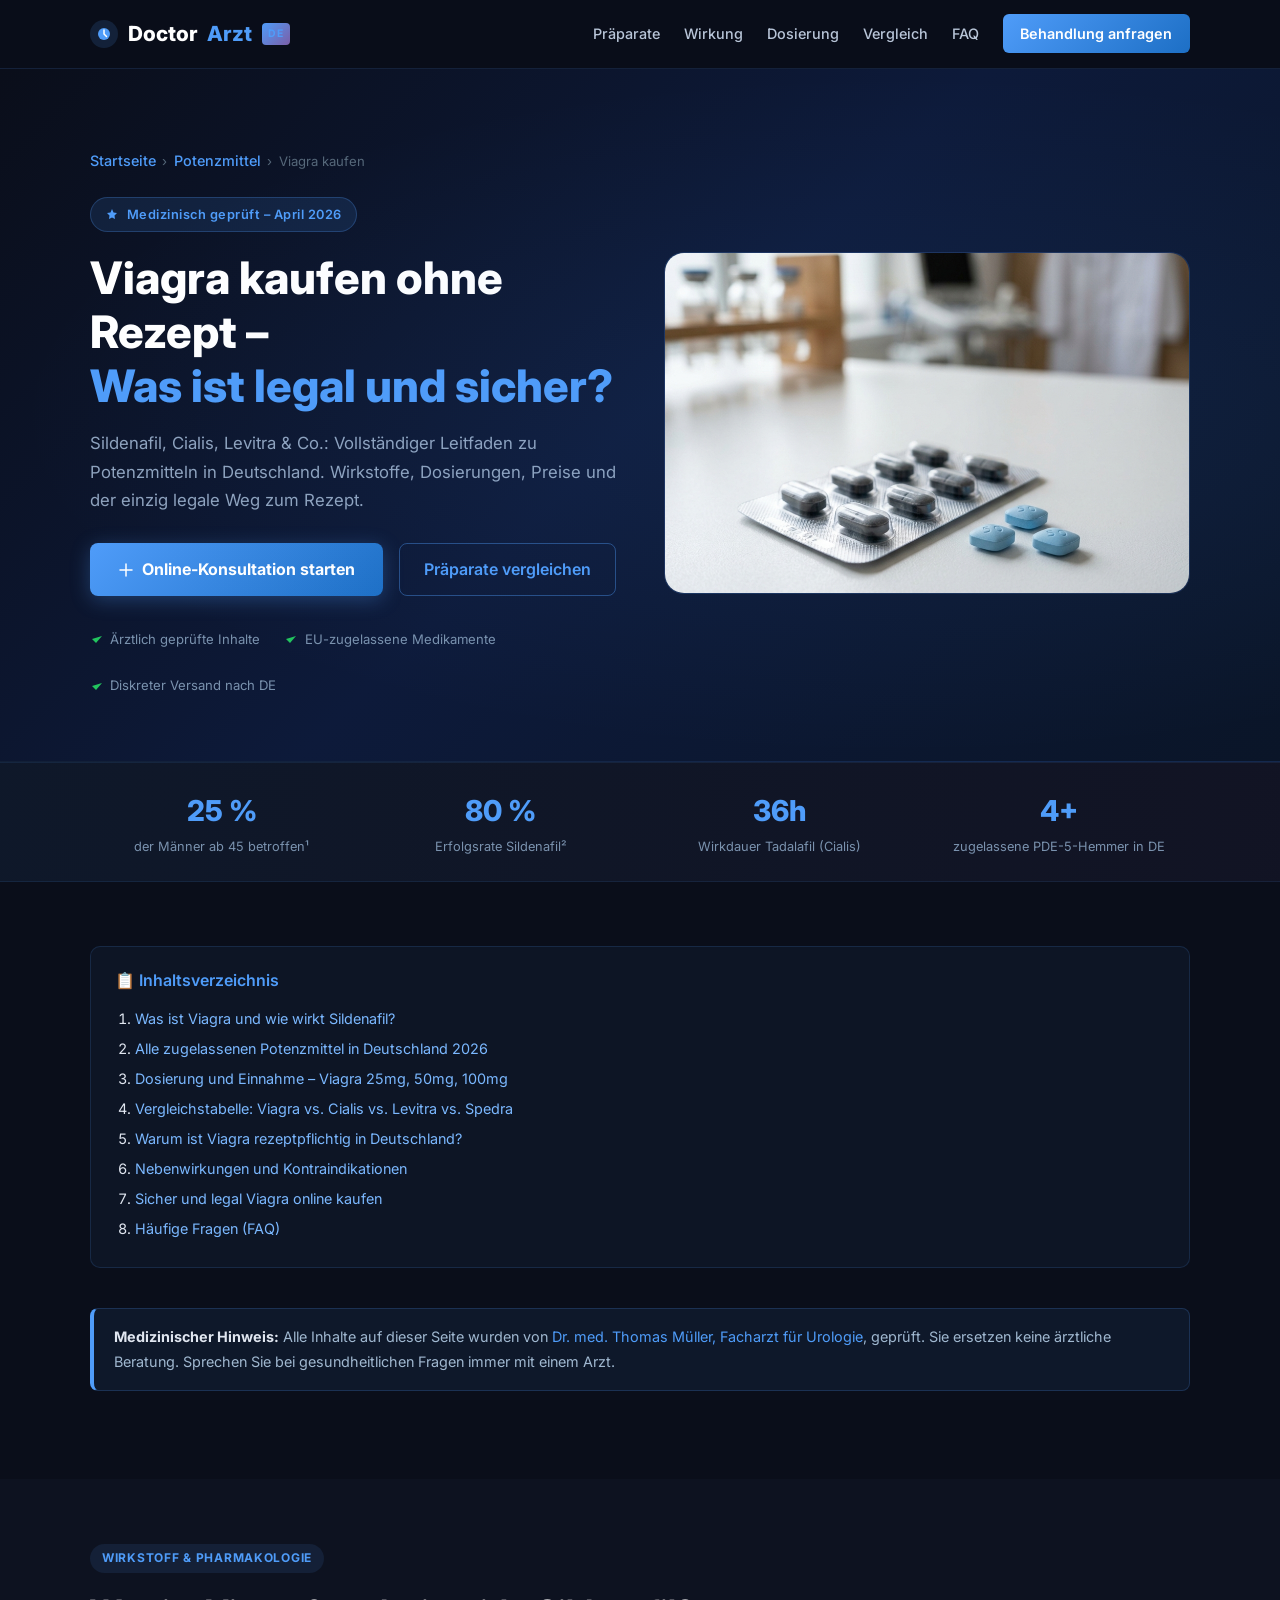
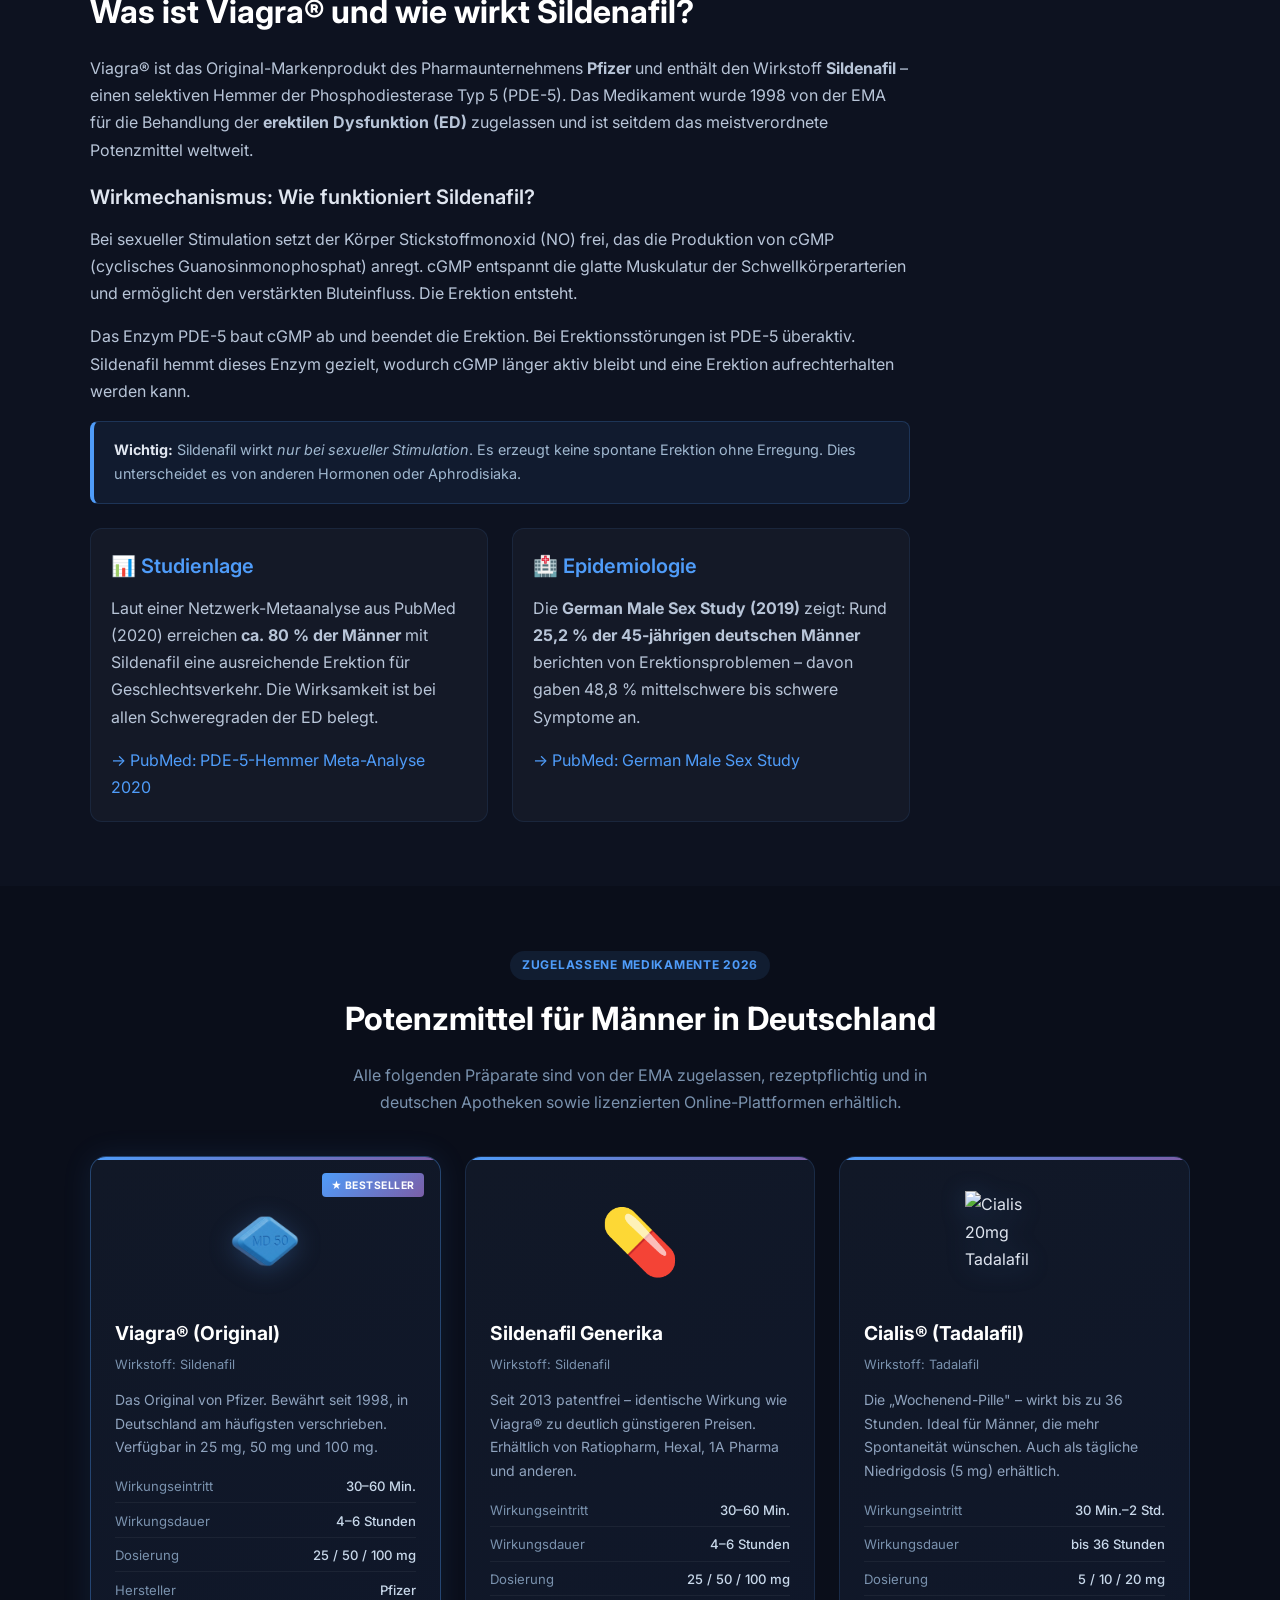
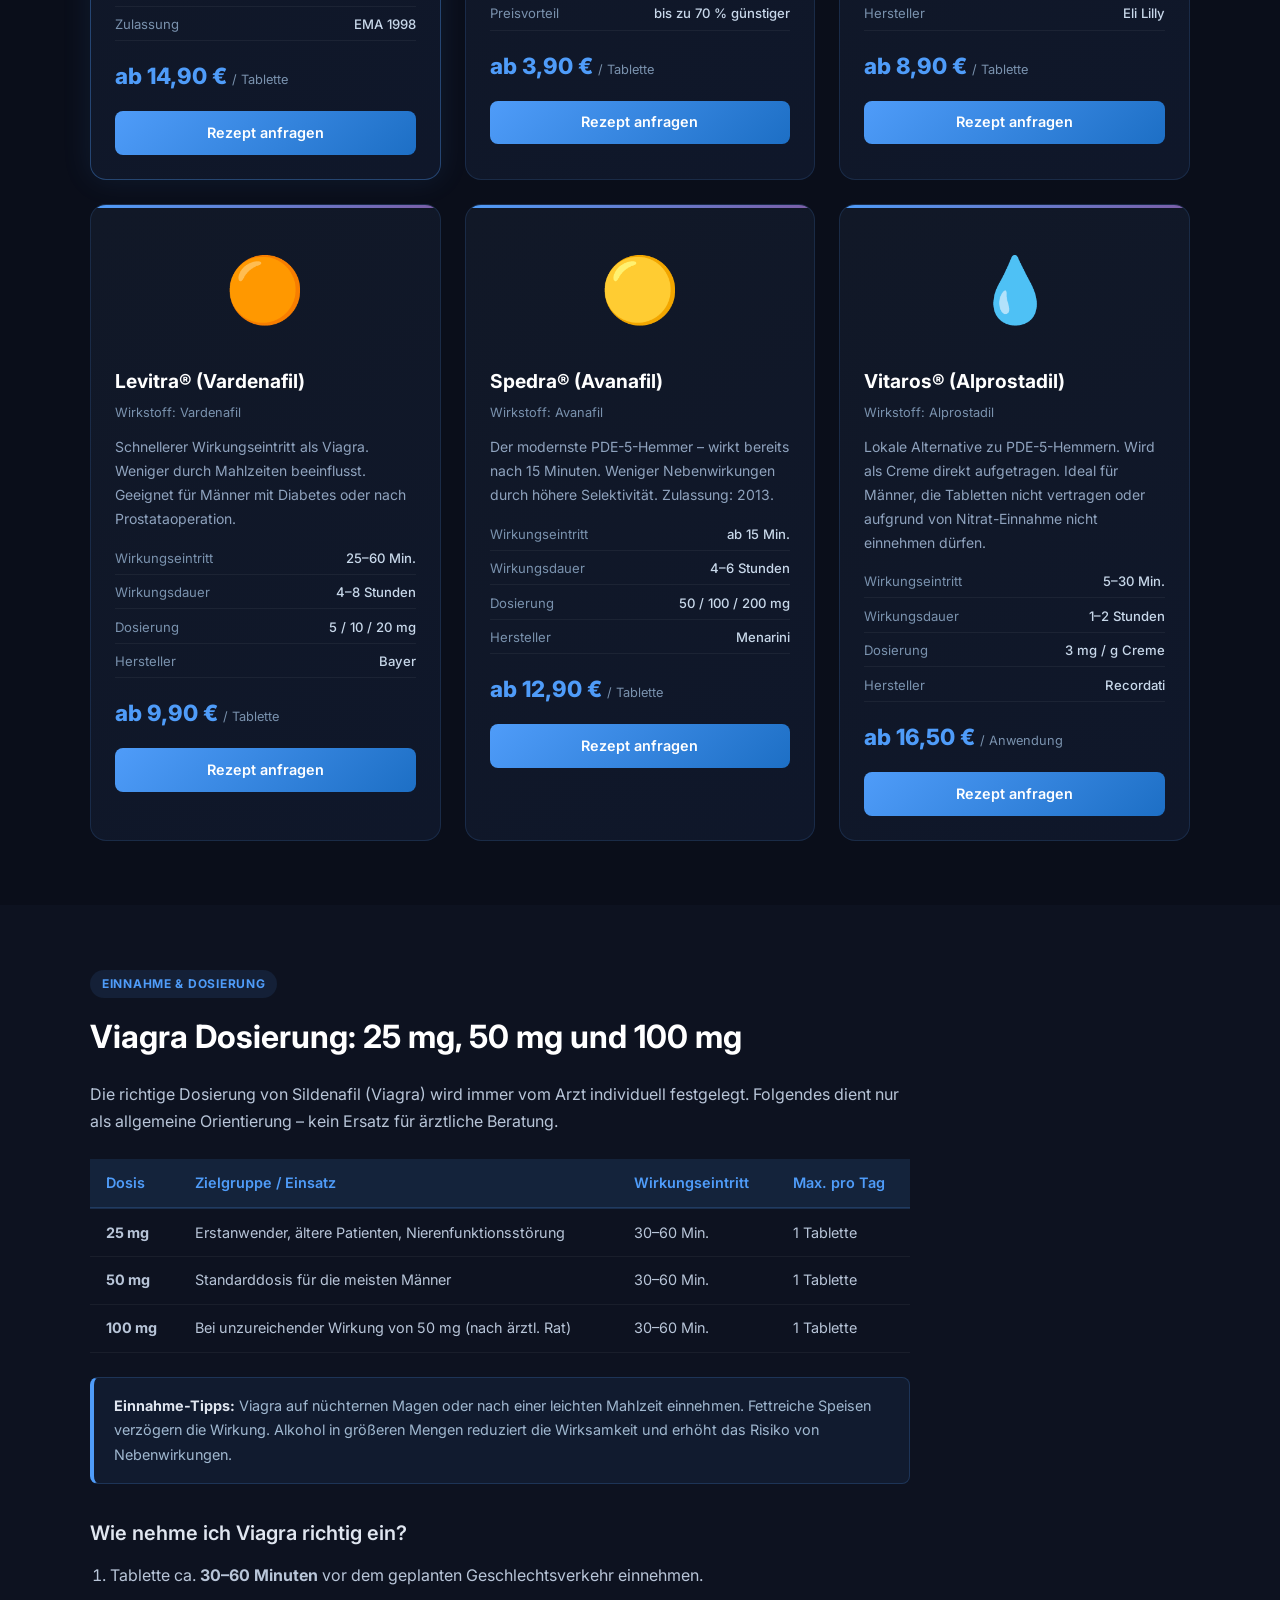
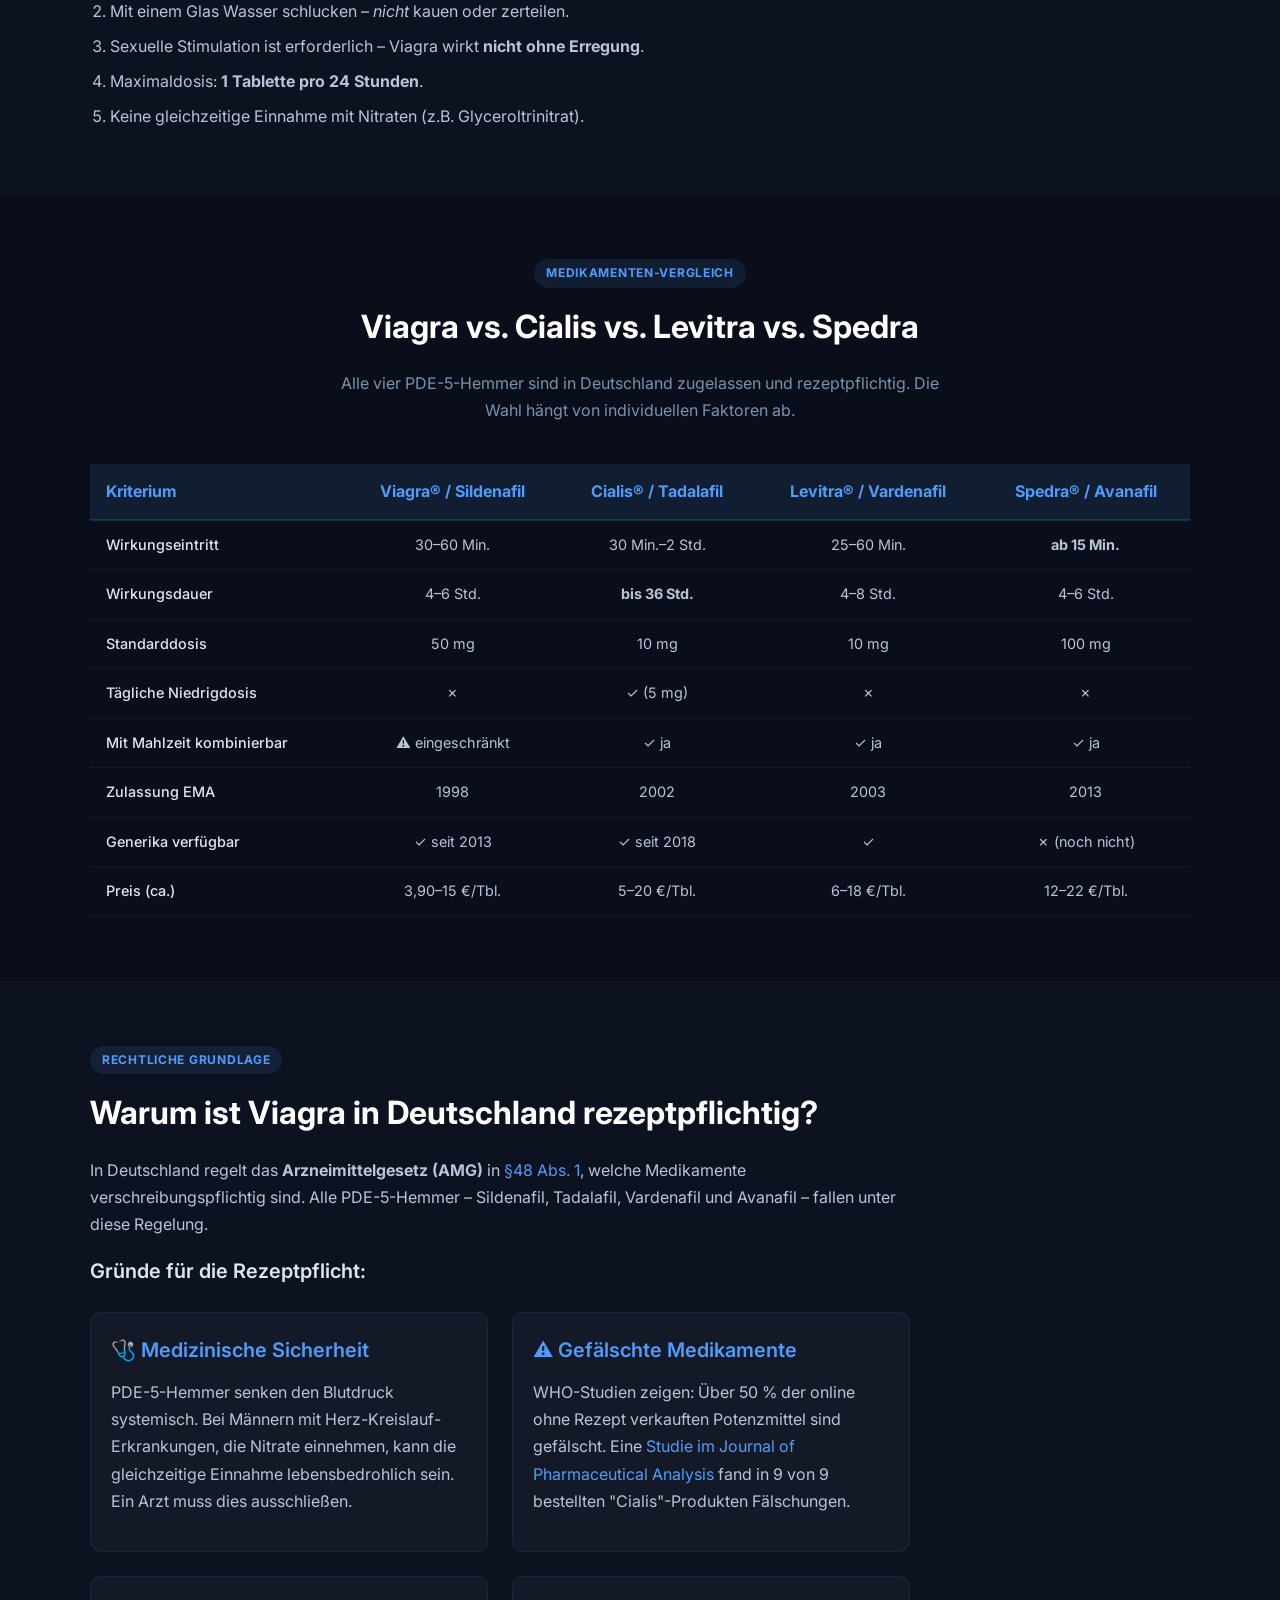
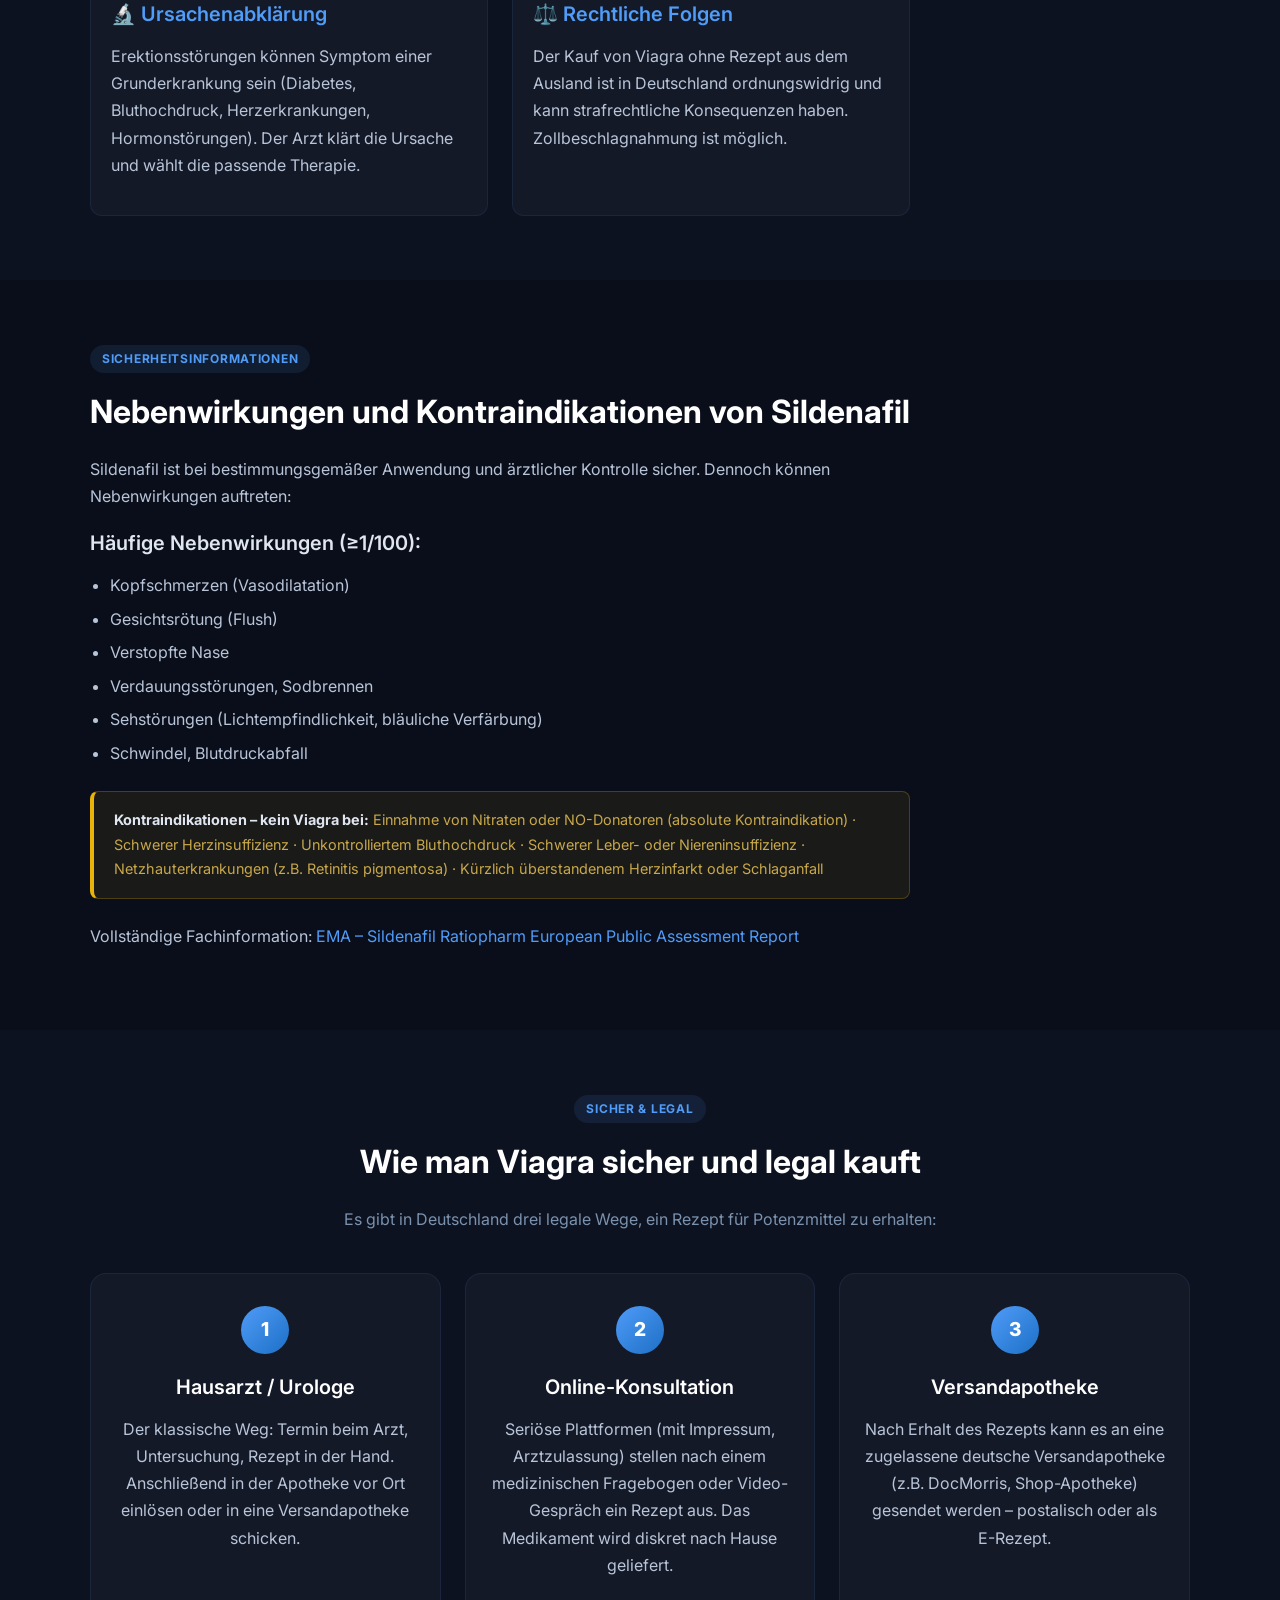
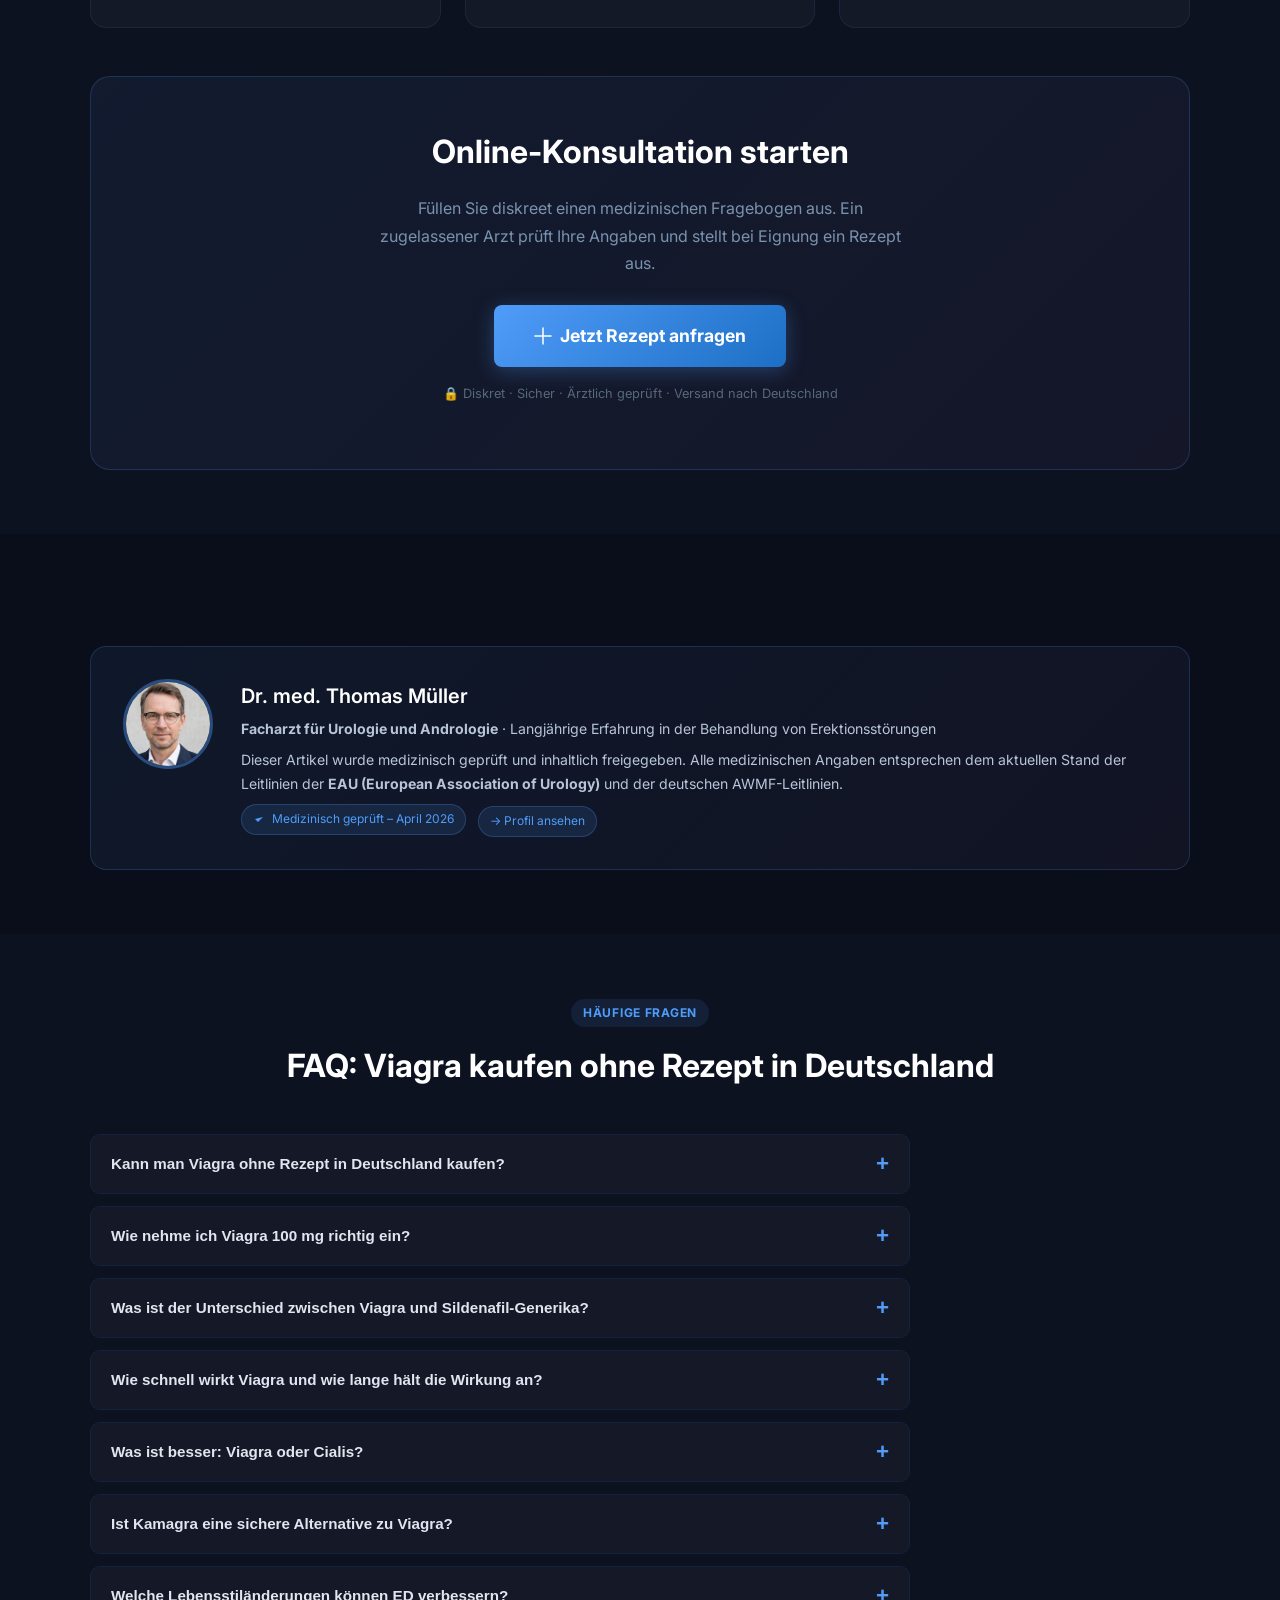
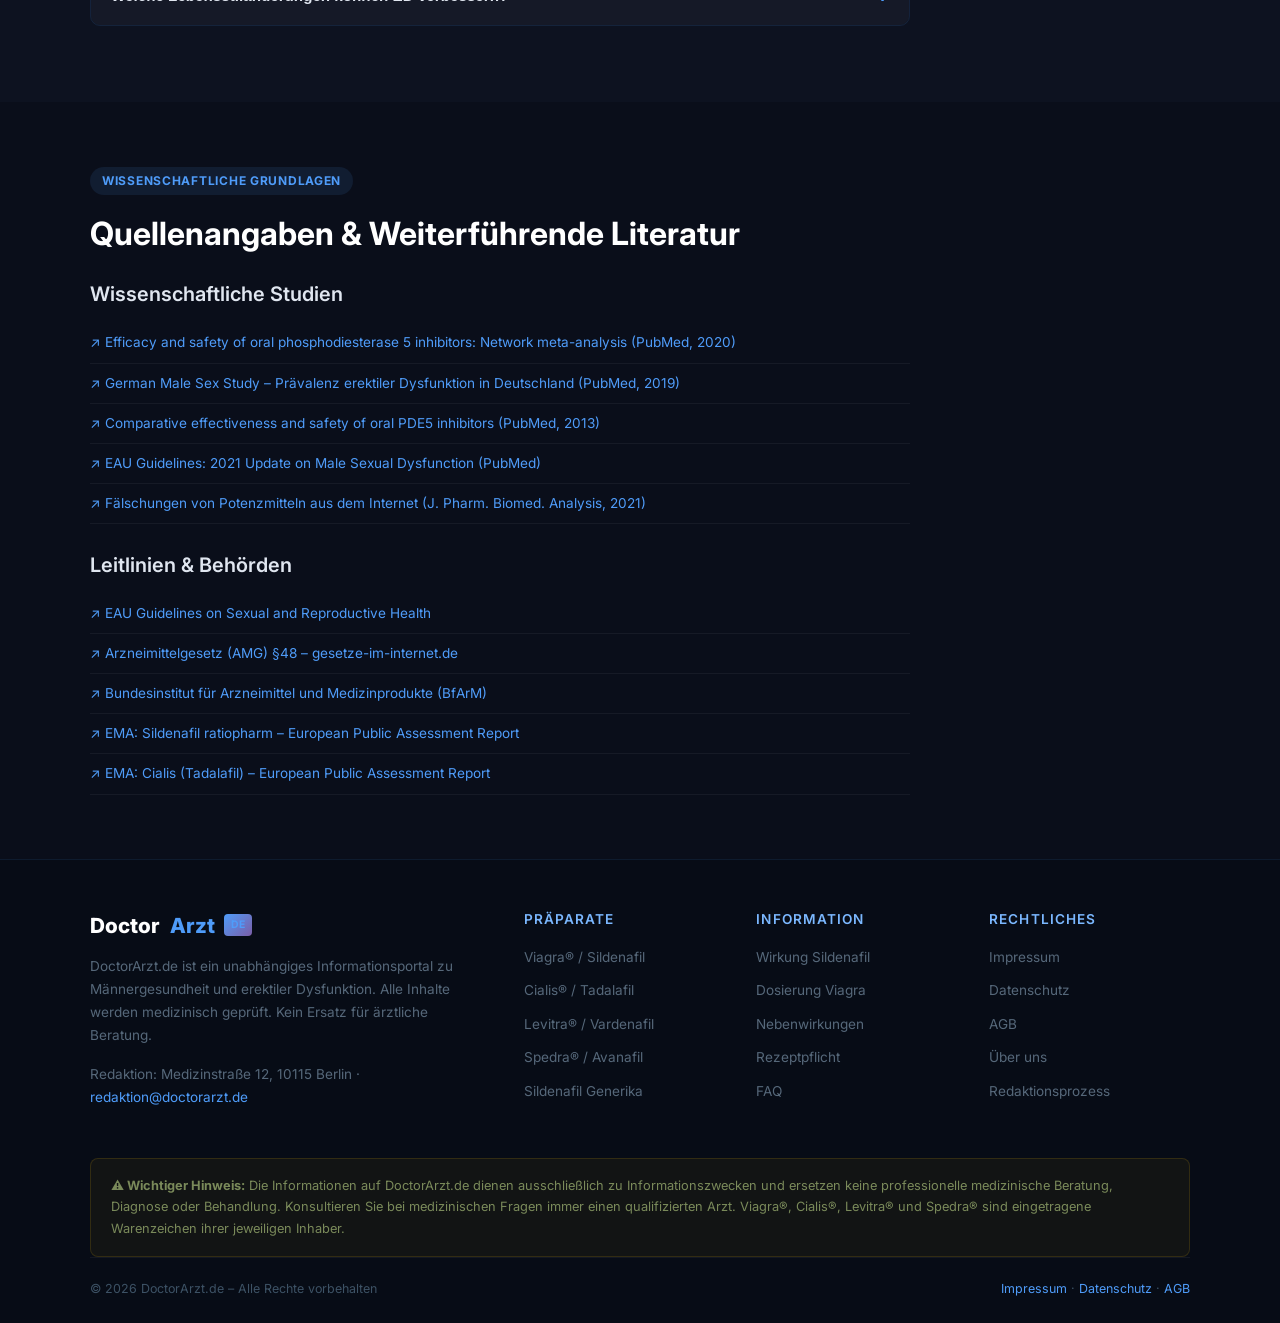
==== commit c9f3f2a8: "feat: add Viagra pill image and improve HTML formatting for product and FAQ sections" ====
--- a/index.html
+++ b/index.html
@@ -413,12 +413,17 @@
             </div>
             <div class="product-name" itemprop="name">Vitaros® (Alprostadil)</div>
             <div class="product-active" itemprop="activeIngredient">Wirkstoff: Alprostadil</div>
-            <p class="product-desc">Lokale Alternative zu PDE-5-Hemmern. Wird als Creme direkt aufgetragen. Ideal für Männer, die Tabletten nicht vertragen oder aufgrund von Nitrat-Einnahme nicht einnehmen dürfen.</p>
+            <p class="product-desc">Lokale Alternative zu PDE-5-Hemmern. Wird als Creme direkt aufgetragen. Ideal für
+              Männer, die Tabletten nicht vertragen oder aufgrund von Nitrat-Einnahme nicht einnehmen dürfen.</p>
             <div class="product-specs">
-              <div class="spec-row"><span class="spec-key">Wirkungseintritt</span><span class="spec-val">5–30 Min.</span></div>
-              <div class="spec-row"><span class="spec-key">Wirkungsdauer</span><span class="spec-val">1–2 Stunden</span></div>
-              <div class="spec-row"><span class="spec-key">Dosierung</span><span class="spec-val">3 mg / g Creme</span></div>
-              <div class="spec-row"><span class="spec-key">Hersteller</span><span class="spec-val">Recordati</span></div>
+              <div class="spec-row"><span class="spec-key">Wirkungseintritt</span><span class="spec-val">5–30
+                  Min.</span></div>
+              <div class="spec-row"><span class="spec-key">Wirkungsdauer</span><span class="spec-val">1–2 Stunden</span>
+              </div>
+              <div class="spec-row"><span class="spec-key">Dosierung</span><span class="spec-val">3 mg / g Creme</span>
+              </div>
+              <div class="spec-row"><span class="spec-key">Hersteller</span><span class="spec-val">Recordati</span>
+              </div>
             </div>
             <div class="product-price">ab <span>16,50</span> € <small>/ Anwendung</small></div>
             <a href="#behandlung-anfordern" class="btn-product" id="cta-vitaros">Rezept anfragen</a>
@@ -752,7 +757,8 @@
             <div class="faq-a" id="faq-a3" role="region" aria-labelledby="faq-q3">
               <p>Sildenafil ist der Wirkstoff; Viagra® ist der Markenname von Pfizer. Seit 2013 ist das Patent
                 abgelaufen – Generika mit identischem Wirkstoff, identischer Dosierung und identischer Wirkung sind zu
-                <strong>bis zu 70 % günstigeren Preisen</strong> erhältlich. Beide sind gleich wirksam und sicher.</p>
+                <strong>bis zu 70 % günstigeren Preisen</strong> erhältlich. Beide sind gleich wirksam und sicher.
+              </p>
             </div>
           </div>
 
@@ -762,7 +768,8 @@
             <div class="faq-a" id="faq-a4" role="region" aria-labelledby="faq-q4">
               <p>Viagra wirkt in der Regel nach <strong>30–60 Minuten</strong>. Die Wirkungsdauer beträgt ca.
                 <strong>4–6 Stunden</strong>. Nüchterne Einnahme beschleunigt den Wirkungseintritt. Die Halbwertszeit
-                von Sildenafil beträgt ca. 4 Stunden.</p>
+                von Sildenafil beträgt ca. 4 Stunden.
+              </p>
             </div>
           </div>
 
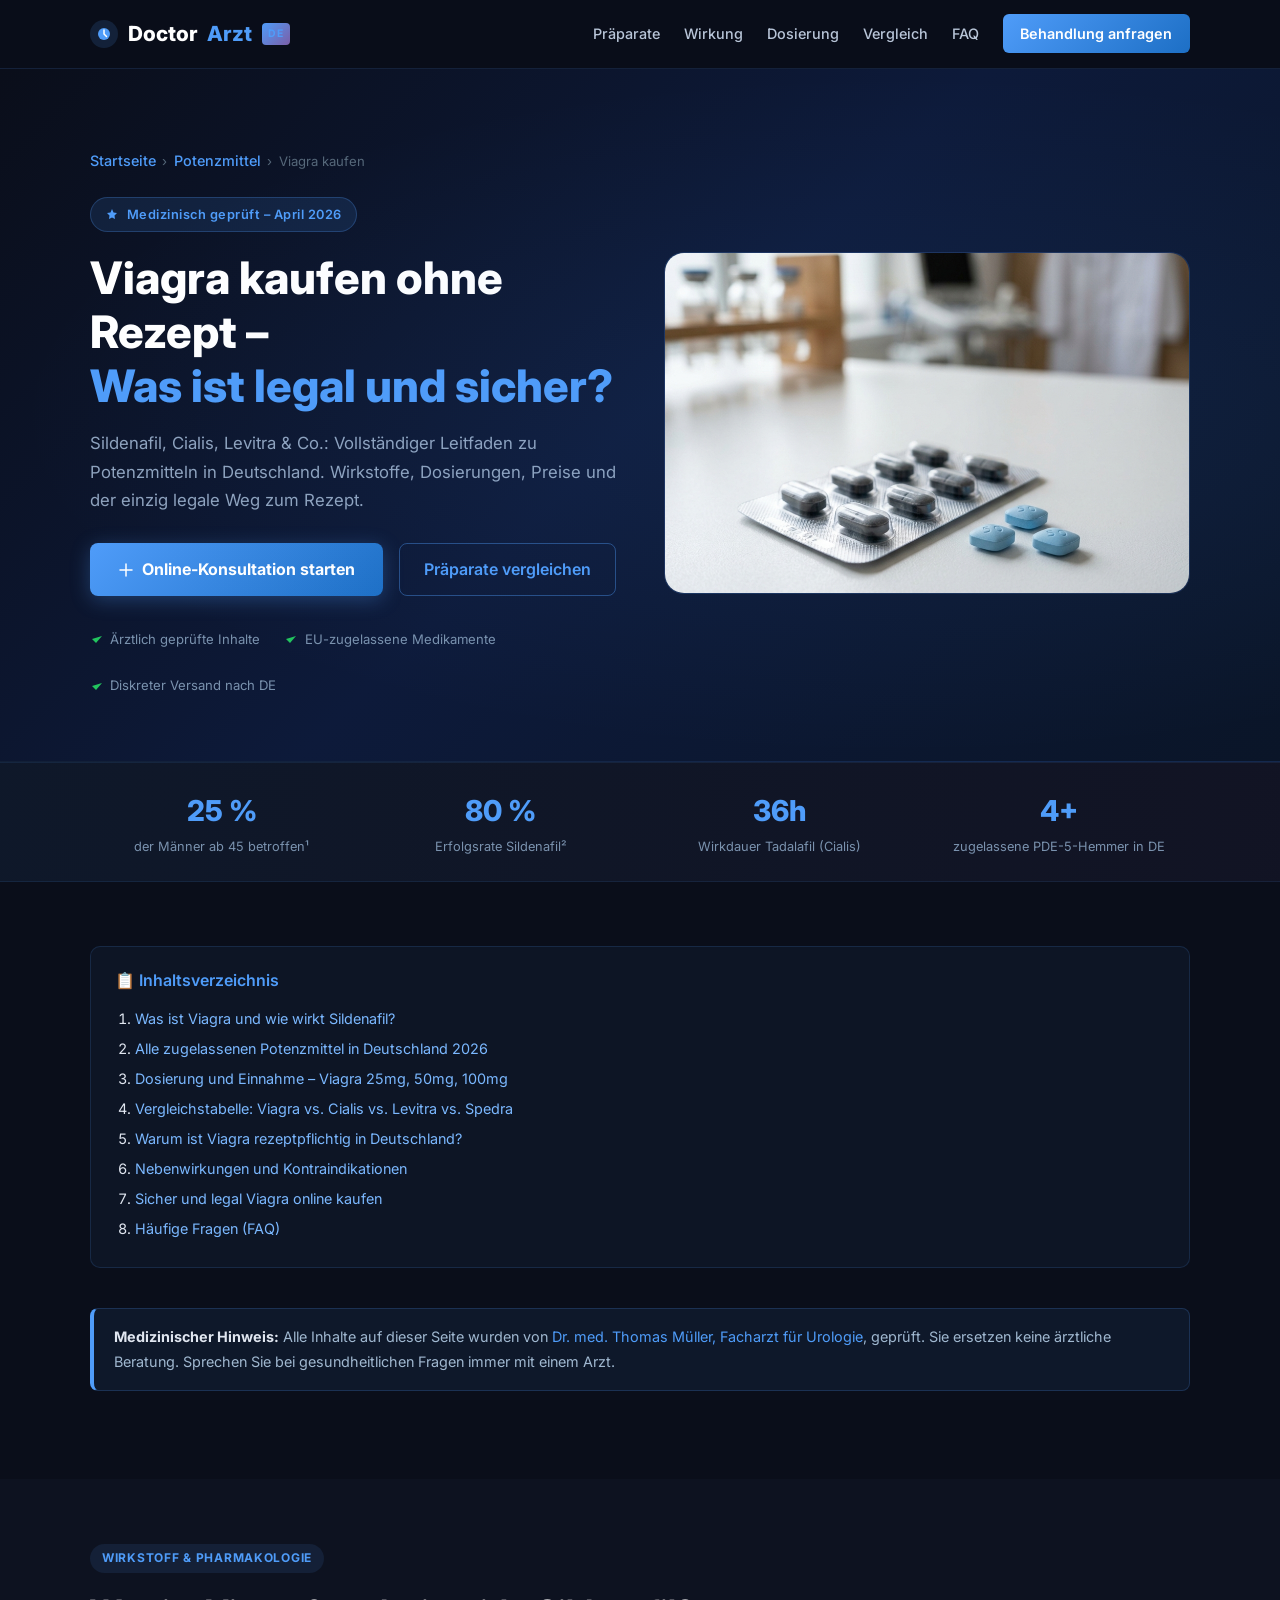
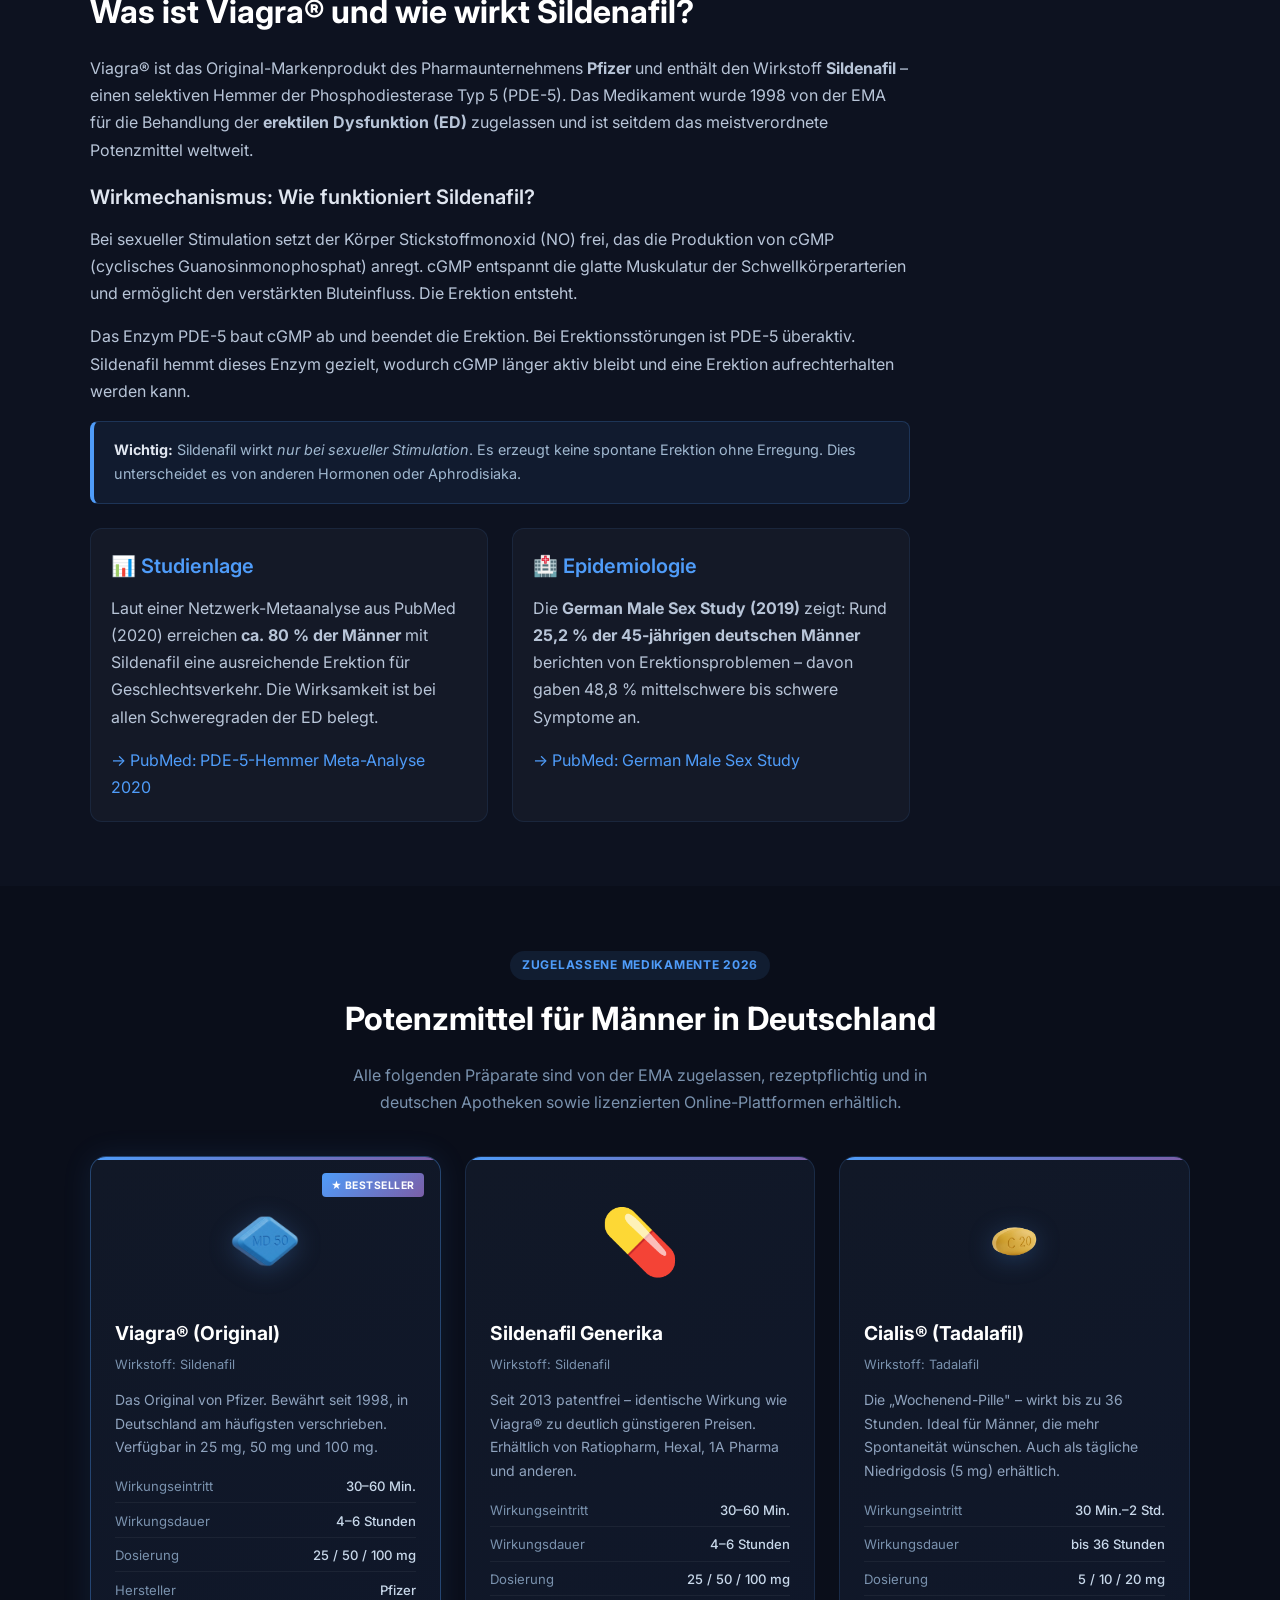
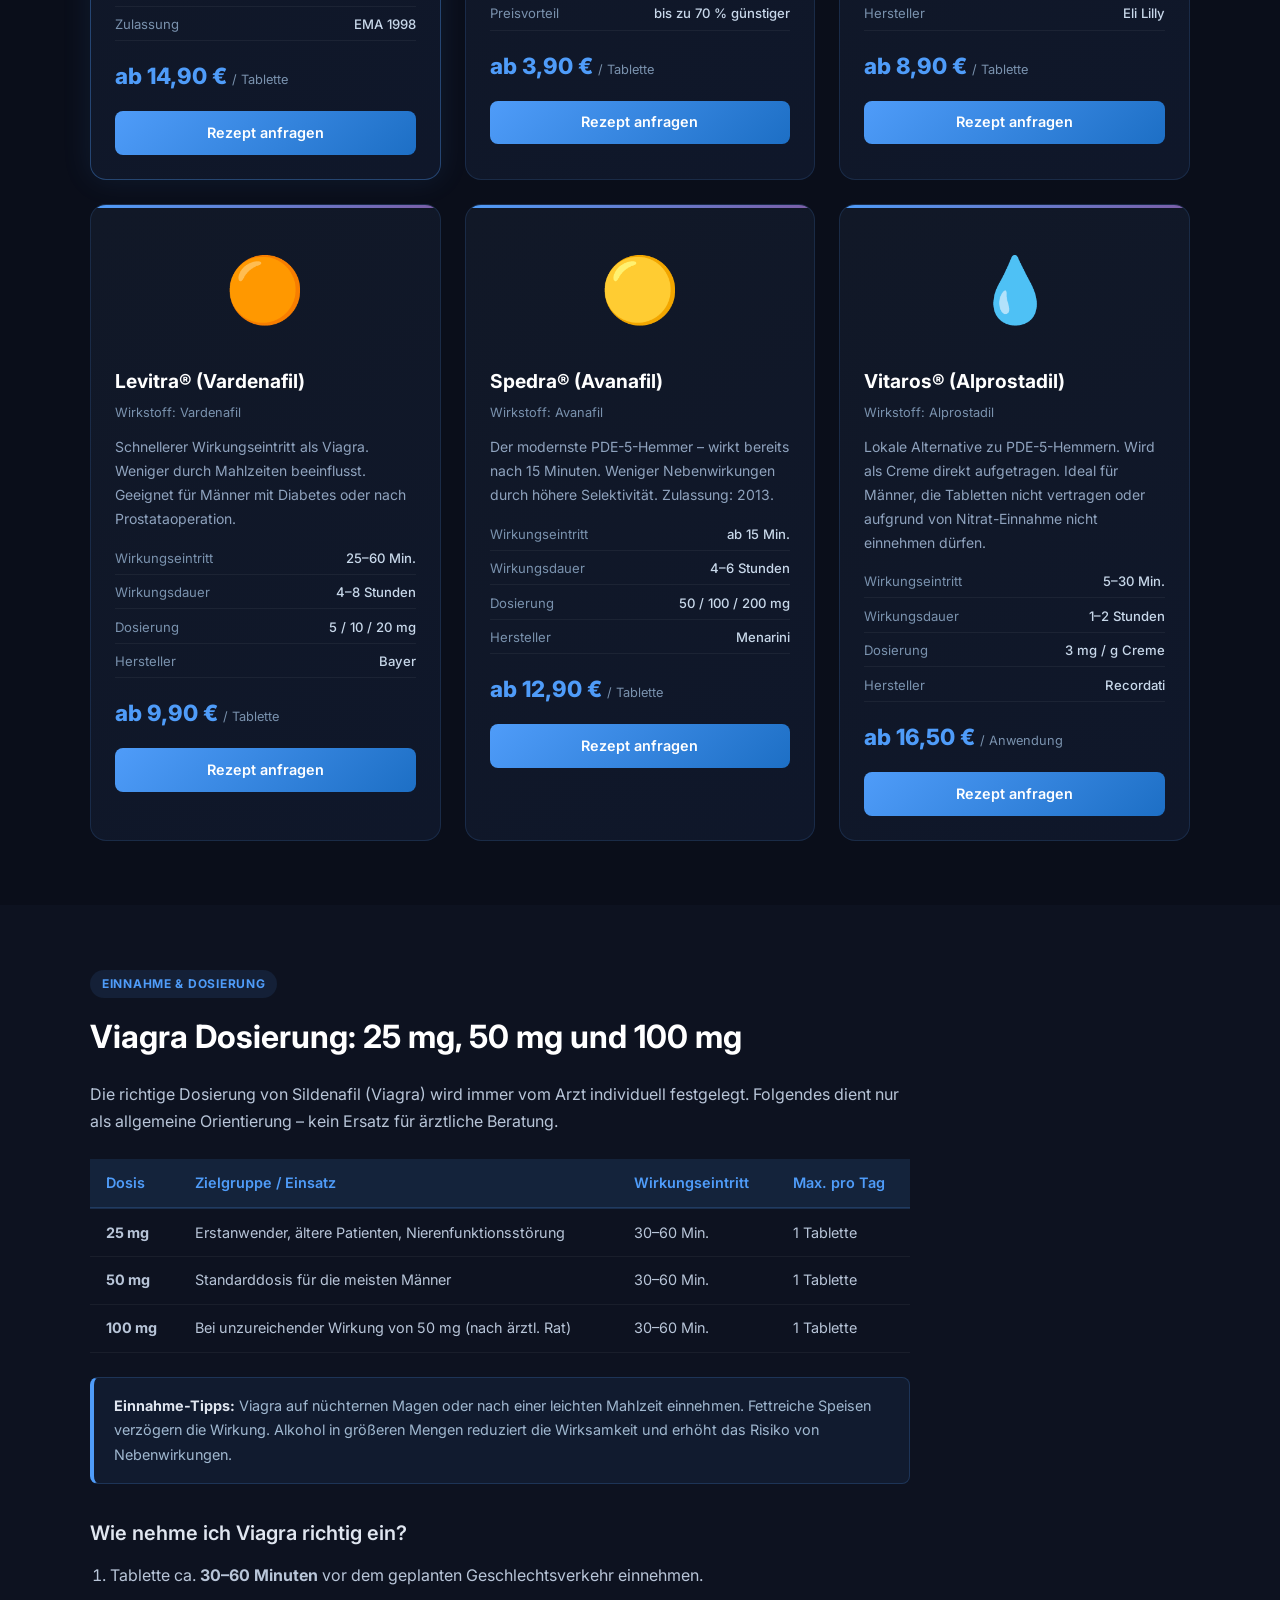
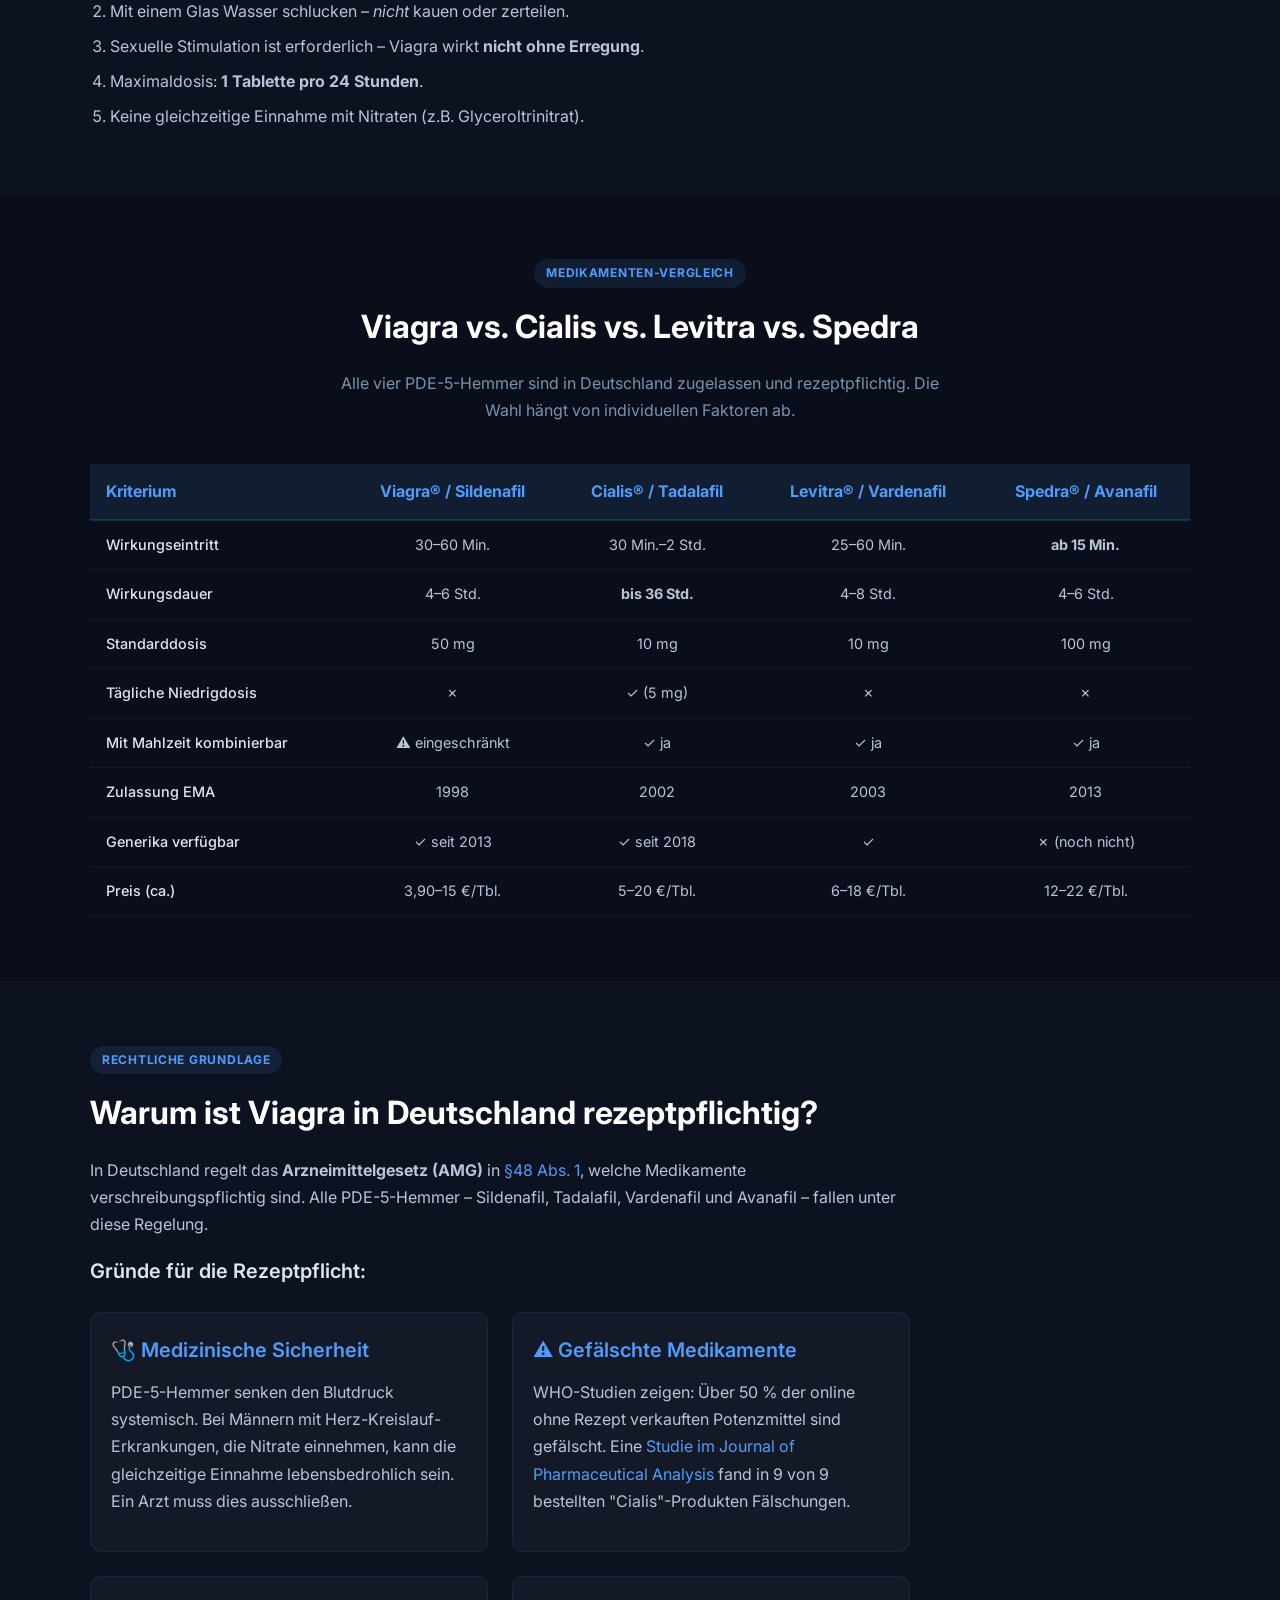
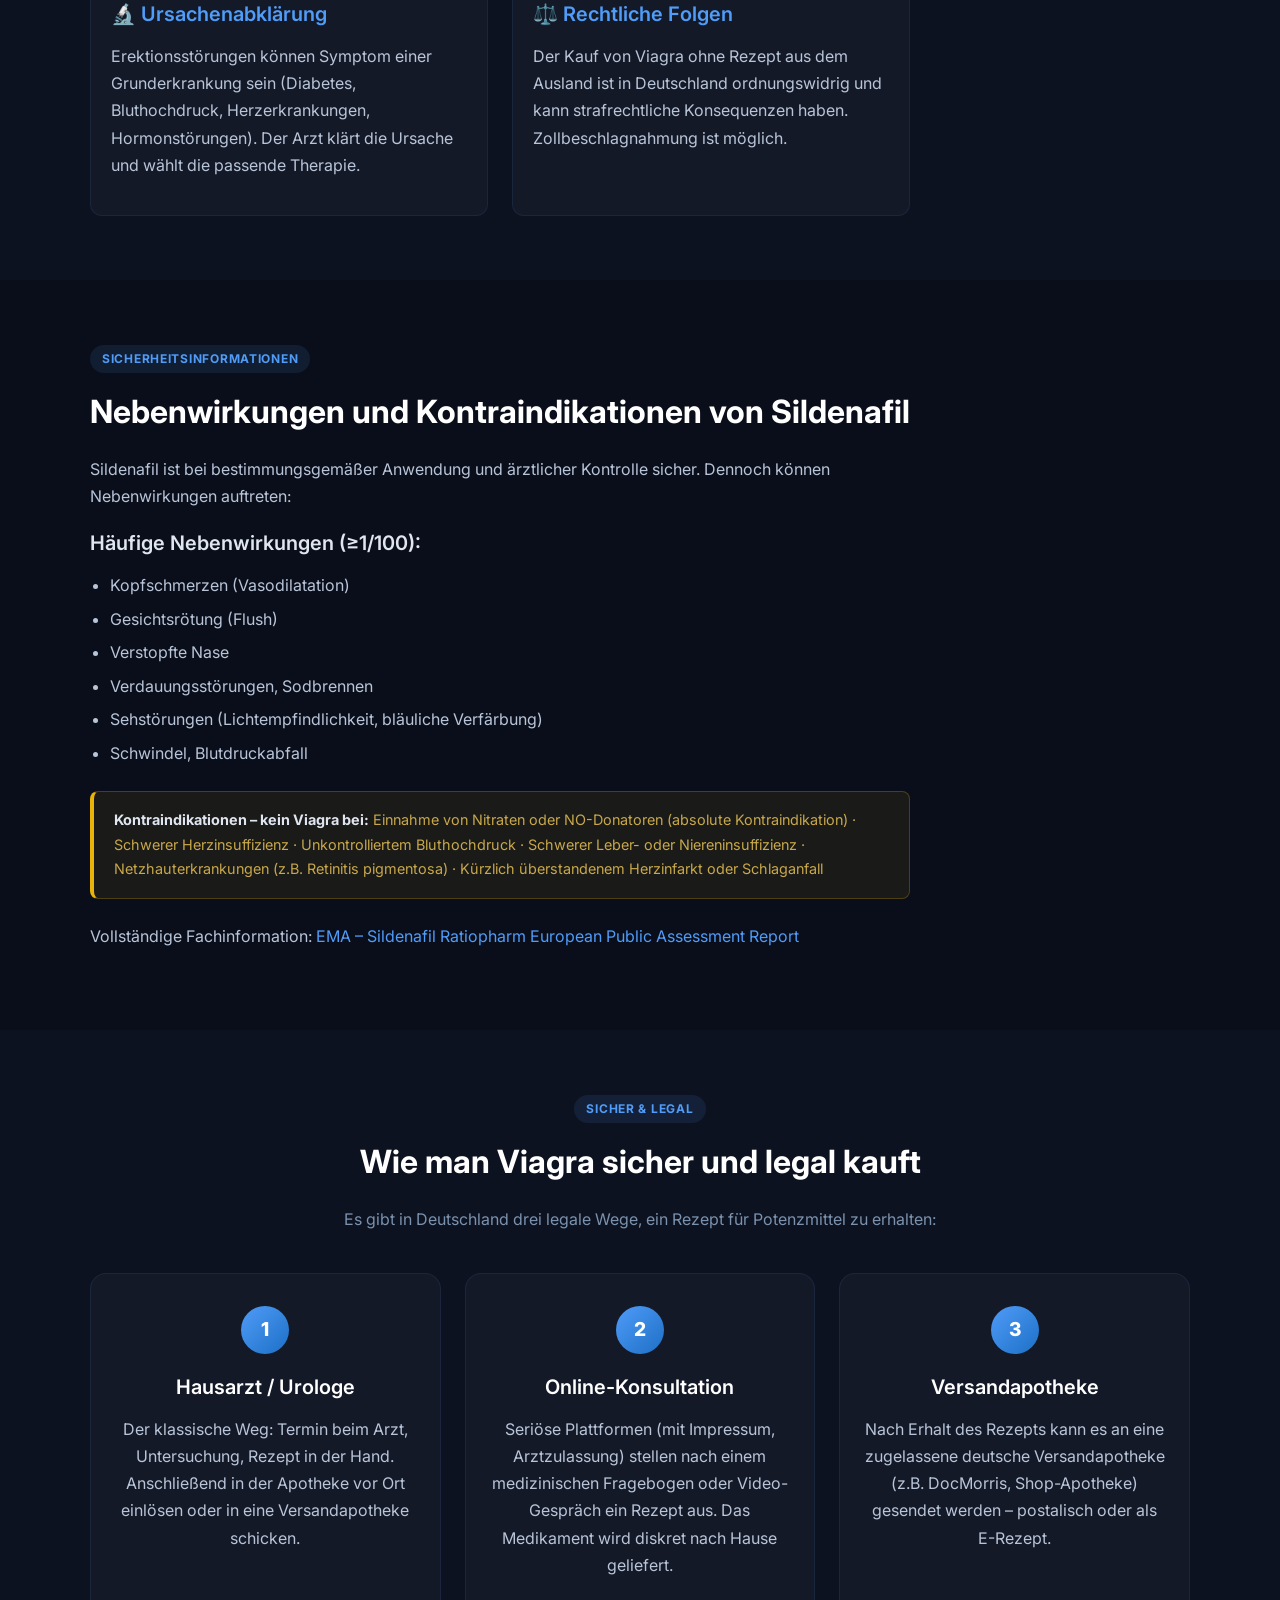
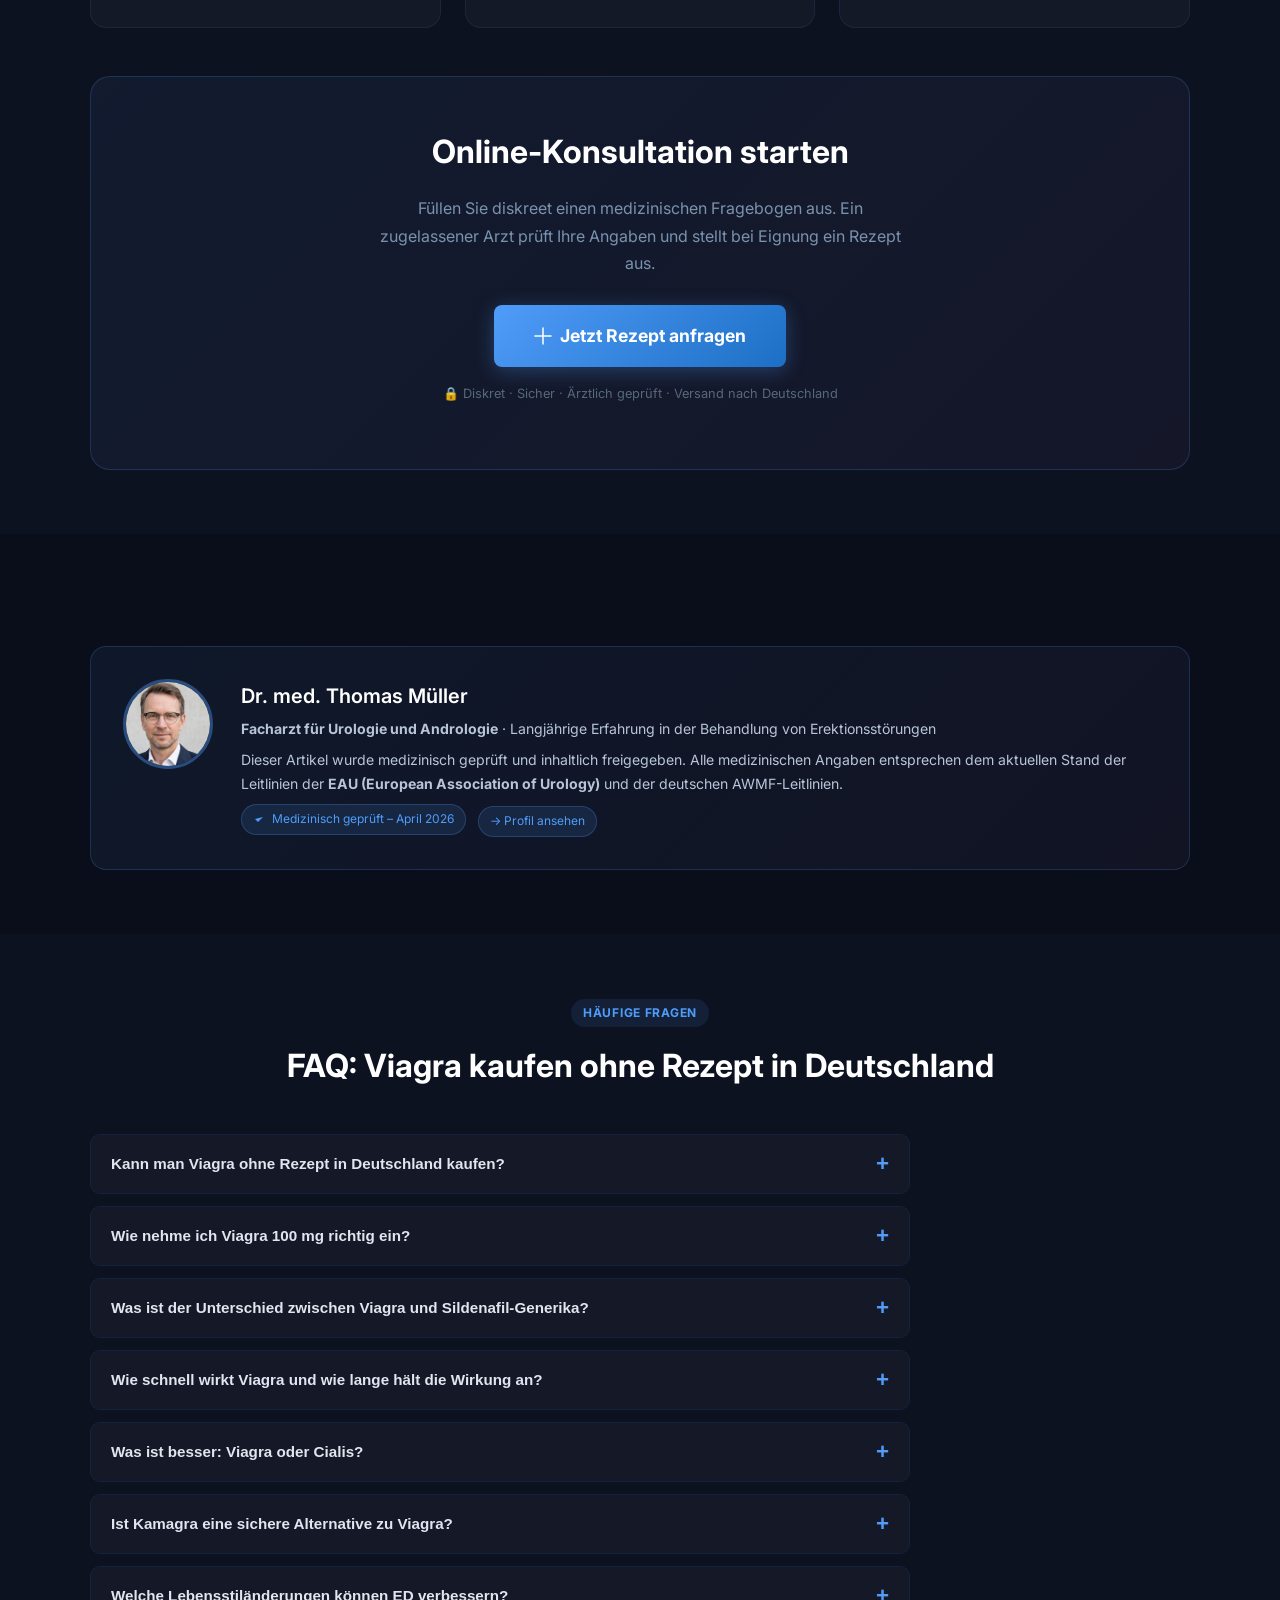
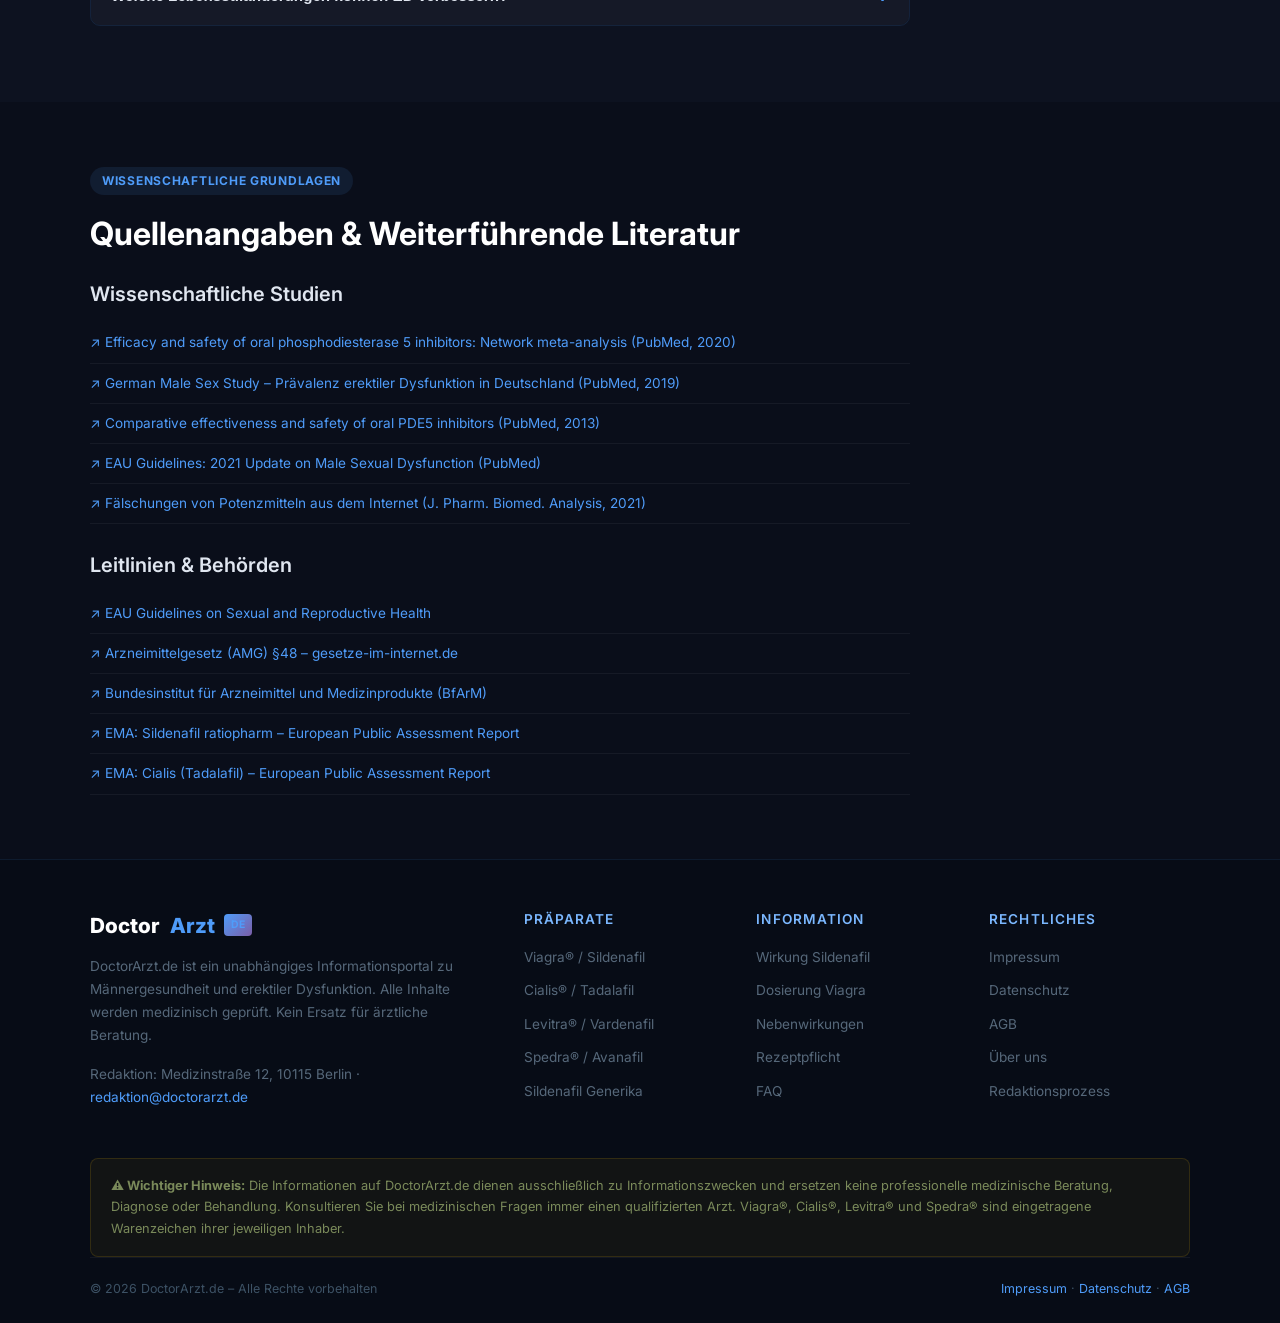
==== commit bebcc264: "chore: update canonical URLs and metadata to root domain and add SEO audit report" ====
--- a/index.html
+++ b/index.html
@@ -9,14 +9,14 @@
     content="Viagra kaufen legal in Deutschland: Sildenafil 100mg, Cialis, Levitra &amp; Spedra im Vergleich. Ärztlich geprüfte Informationen zu Dosierung, Wirkung, Nebenwirkungen und seriösen Bezugswegen. Medizinisch geprüft 2026.">
   <meta name="robots" content="index, follow">
   <meta name="author" content="DoctorArzt Medizinredaktion">
-  <link rel="canonical" href="https://www.doctorarzt.de/viagra-kaufen-ohne-rezept/">
+  <link rel="canonical" href="https://www.doctorarzt.de">
 
   <!-- Open Graph -->
   <meta property="og:title" content="Viagra kaufen ohne Rezept – Sildenafil &amp; PDE-5-Hemmer Vergleich 2026">
   <meta property="og:description"
     content="Ärztlich geprüfte Informationen zu Viagra, Sildenafil und allen zugelassenen Potenzmitteln in Deutschland. Vergleich, Dosierung, Nebenwirkungen.">
   <meta property="og:type" content="article">
-  <meta property="og:url" content="https://www.doctorarzt.de/viagra-kaufen-ohne-rezept/">
+  <meta property="og:url" content="https://www.doctorarzt.de/">
   <meta property="og:locale" content="de_DE">
 
   <!-- Google Fonts -->
@@ -33,8 +33,8 @@
   "@graph": [
     {
       "@type": "MedicalWebPage",
-      "@id": "https://www.doctorarzt.de/viagra-kaufen-ohne-rezept/#webpage",
-      "url": "https://www.doctorarzt.de/viagra-kaufen-ohne-rezept/",
+      "@id": "https://www.doctorarzt.de/#webpage",
+      "url": "https://www.doctorarzt.de/",
       "name": "Viagra kaufen ohne Rezept – Sildenafil & Potenzmittel Vergleich 2026",
       "description": "Medizinisch geprüfte Informationen zu Viagra (Sildenafil), Dosierung, Wirkung, Nebenwirkungen und legalen Bezugswegen in Deutschland.",
       "inLanguage": "de-DE",
@@ -51,12 +51,12 @@
     },
     {
       "@type": "Product",
-      "@id": "https://www.doctorarzt.de/viagra-kaufen-ohne-rezept/#product-viagra",
+      "@id": "https://www.doctorarzt.de/#product-viagra",
       "name": "Viagra® 100 mg (Sildenafil)",
       "description": "Original Viagra von Pfizer mit dem Wirkstoff Sildenafil 100 mg zur Behandlung von Erektionsstörungen.",
       "brand": {"@type": "Brand", "name": "Pfizer"},
       "category": "Potenzmittel / PDE-5-Hemmer",
-      "url": "https://www.doctorarzt.de/viagra-kaufen-ohne-rezept/",
+      "url": "https://www.doctorarzt.de/",
       "image": "https://www.doctorarzt.de/img/viagra_pill.png",
       "offers": {
         "@type": "AggregateOffer",
@@ -70,7 +70,7 @@
     },
     {
       "@type": "FAQPage",
-      "@id": "https://www.doctorarzt.de/viagra-kaufen-ohne-rezept/#faqpage",
+      "@id": "https://www.doctorarzt.de/#faqpage",
       "mainEntity": [
         {
           "@type": "Question",
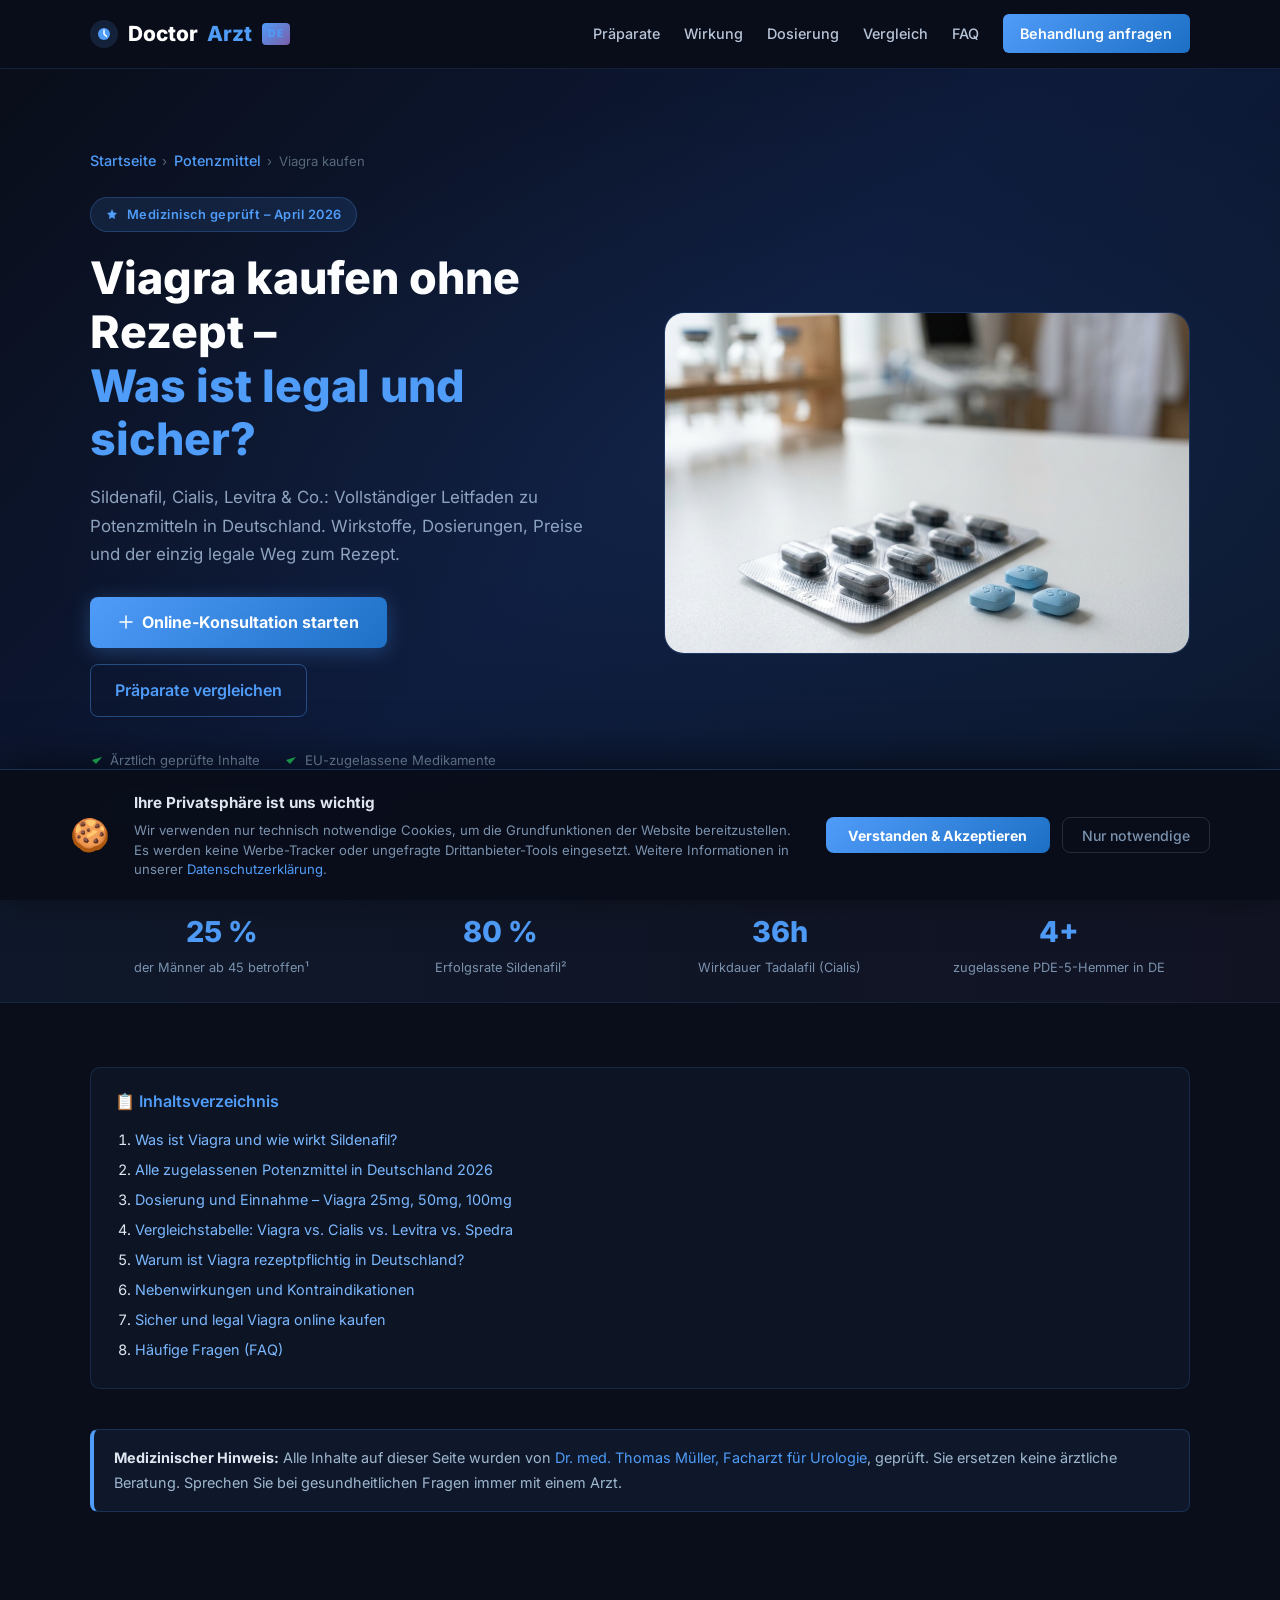
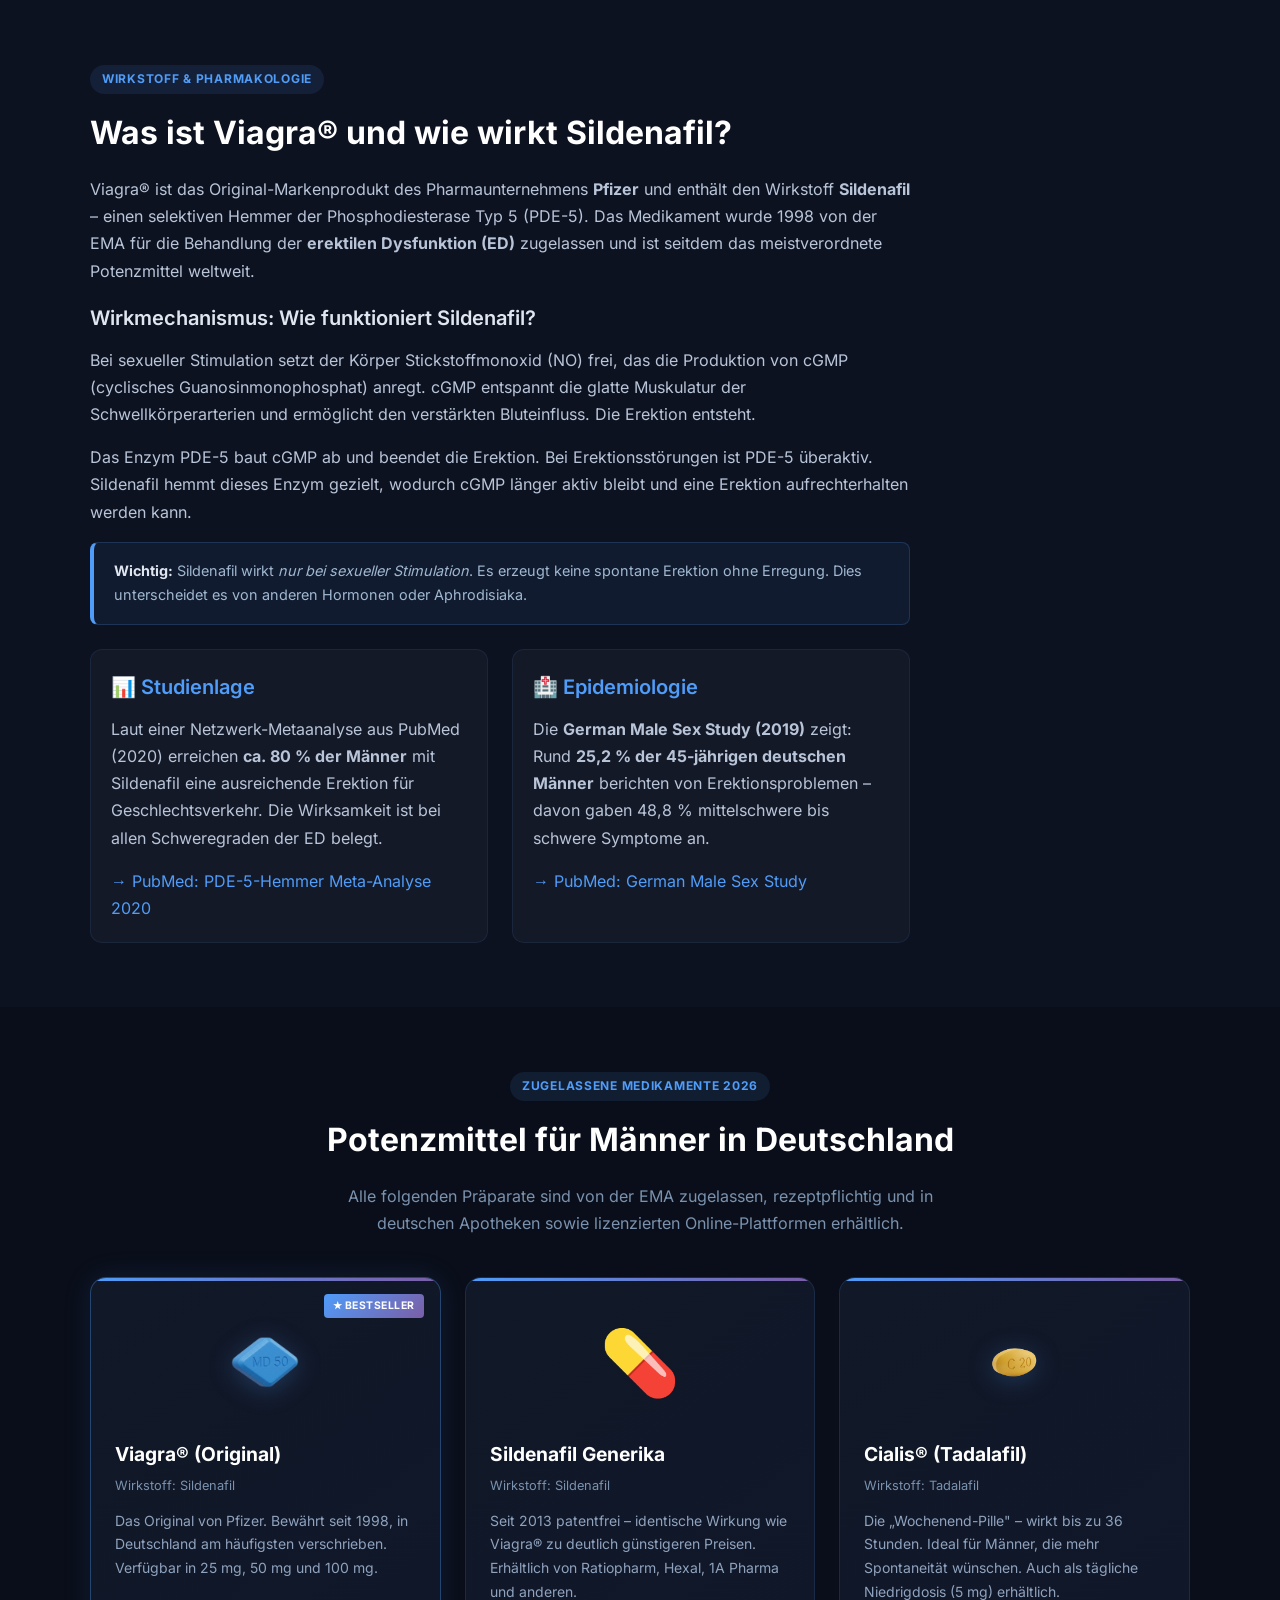
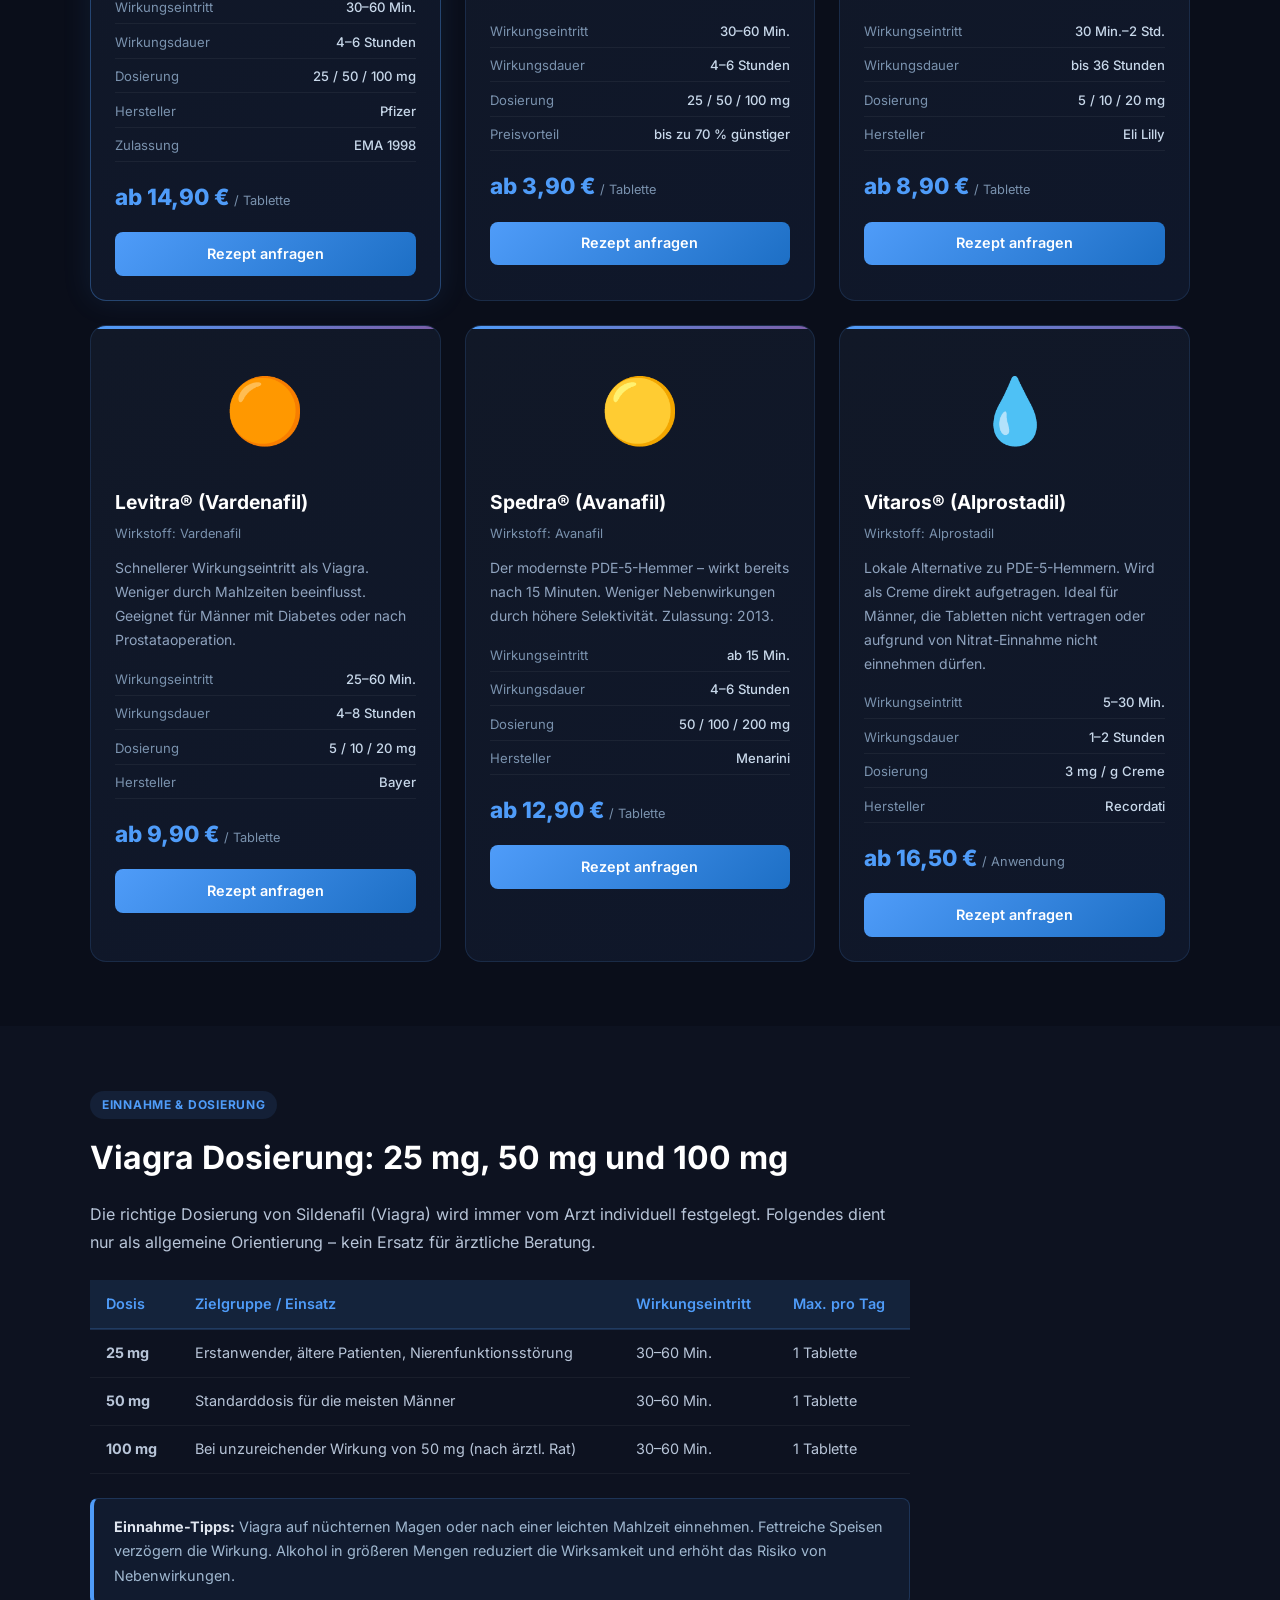
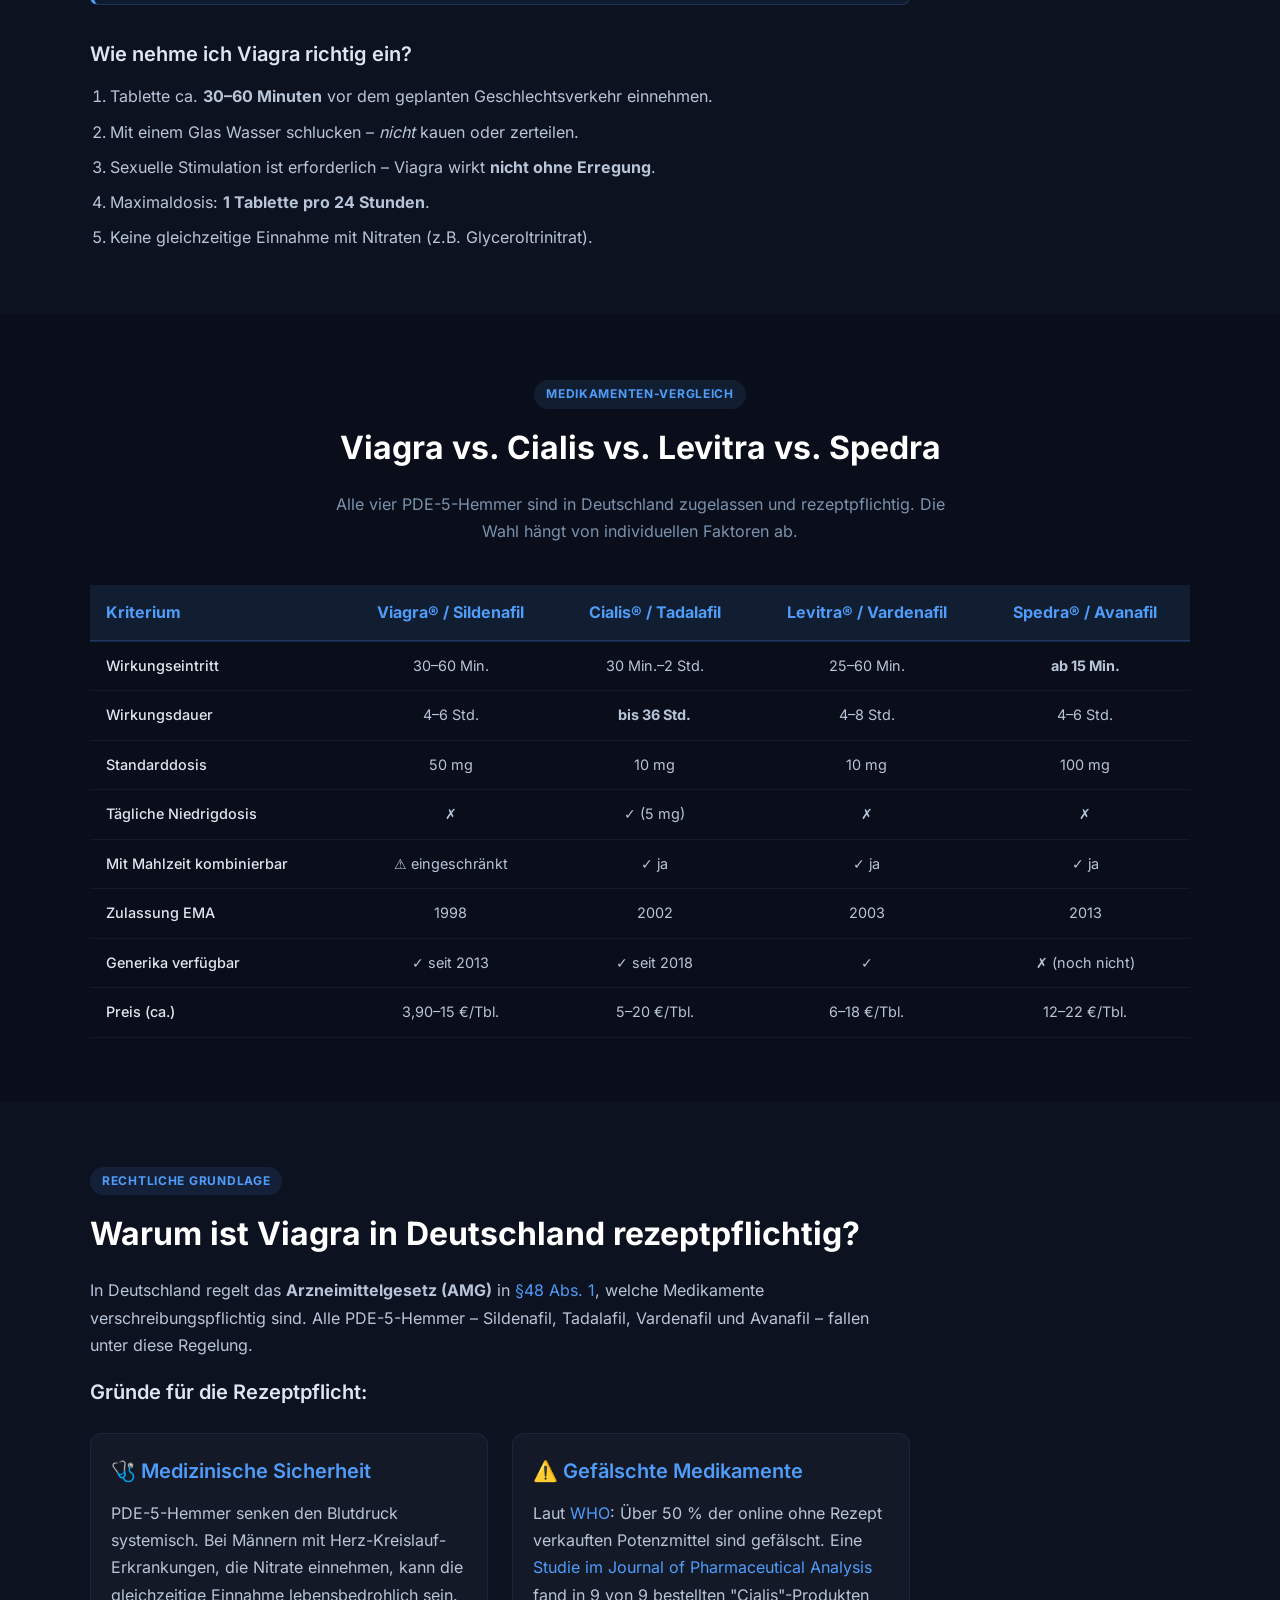
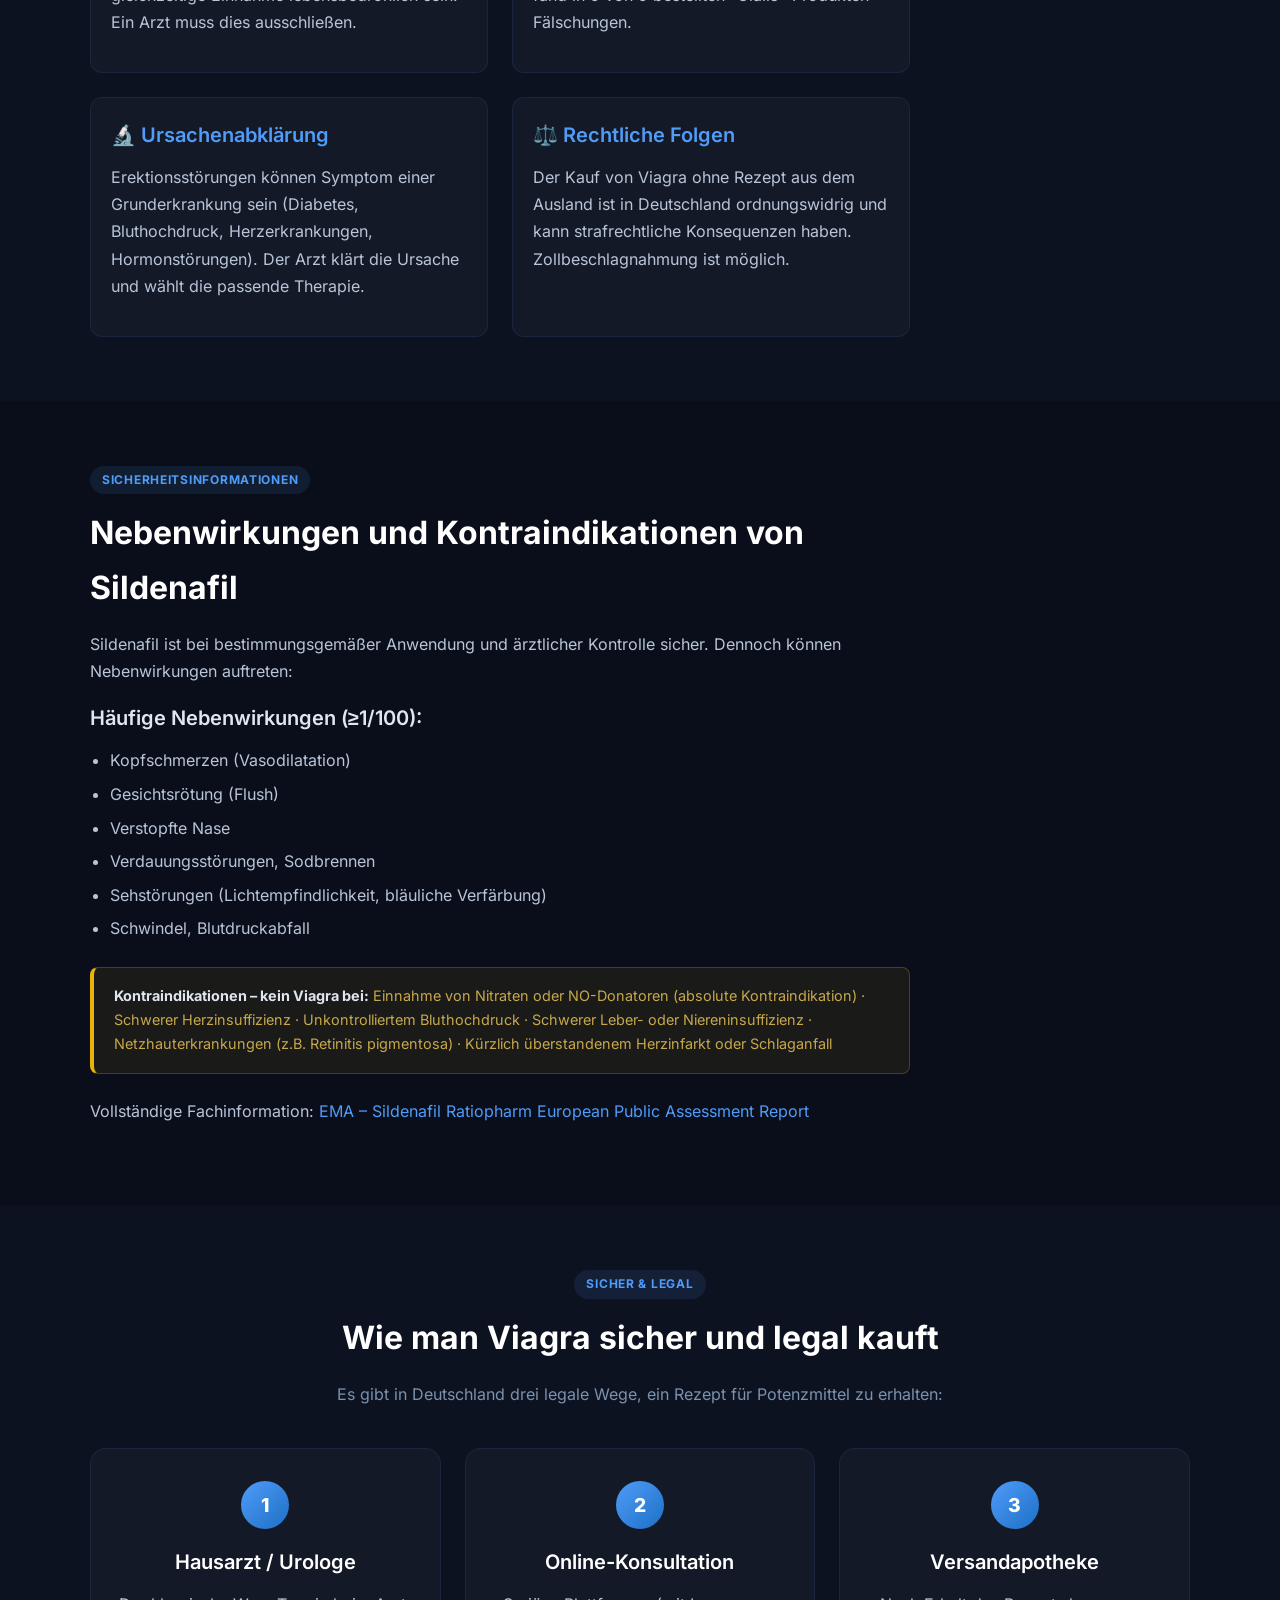
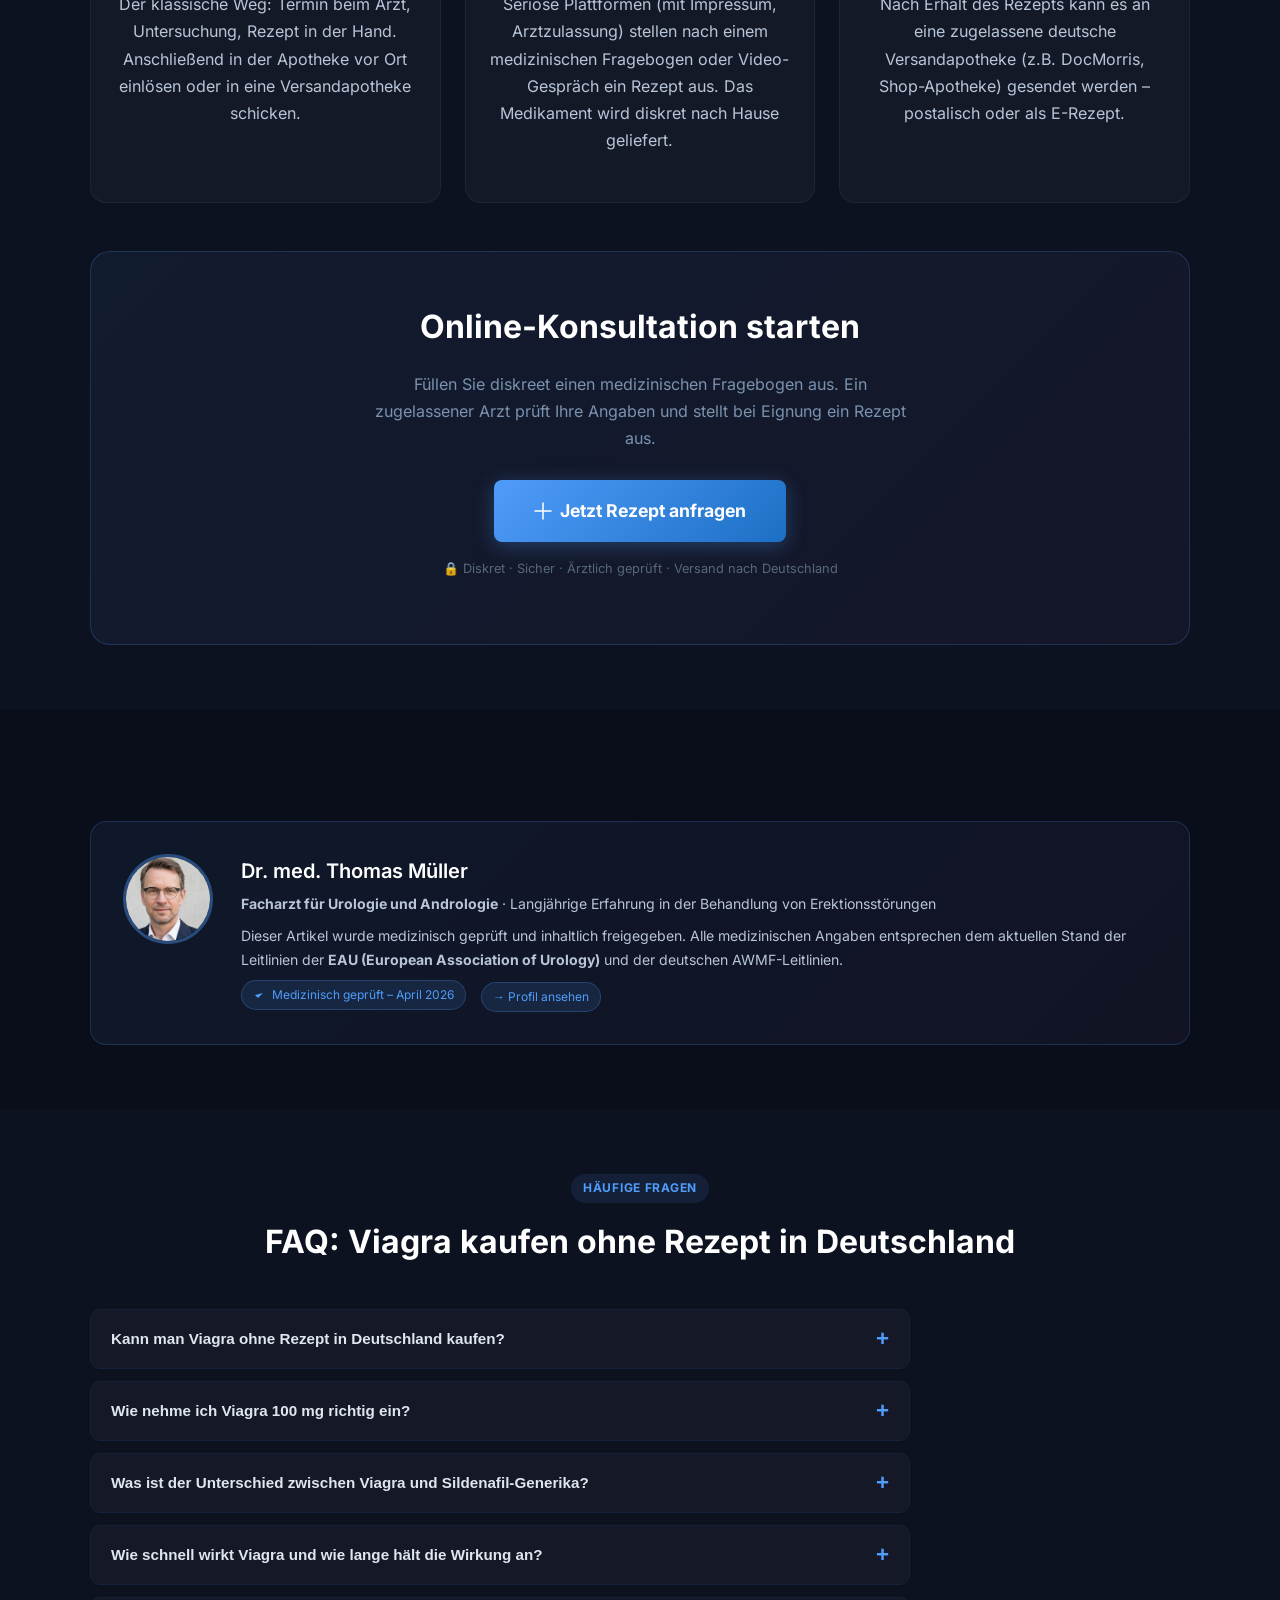
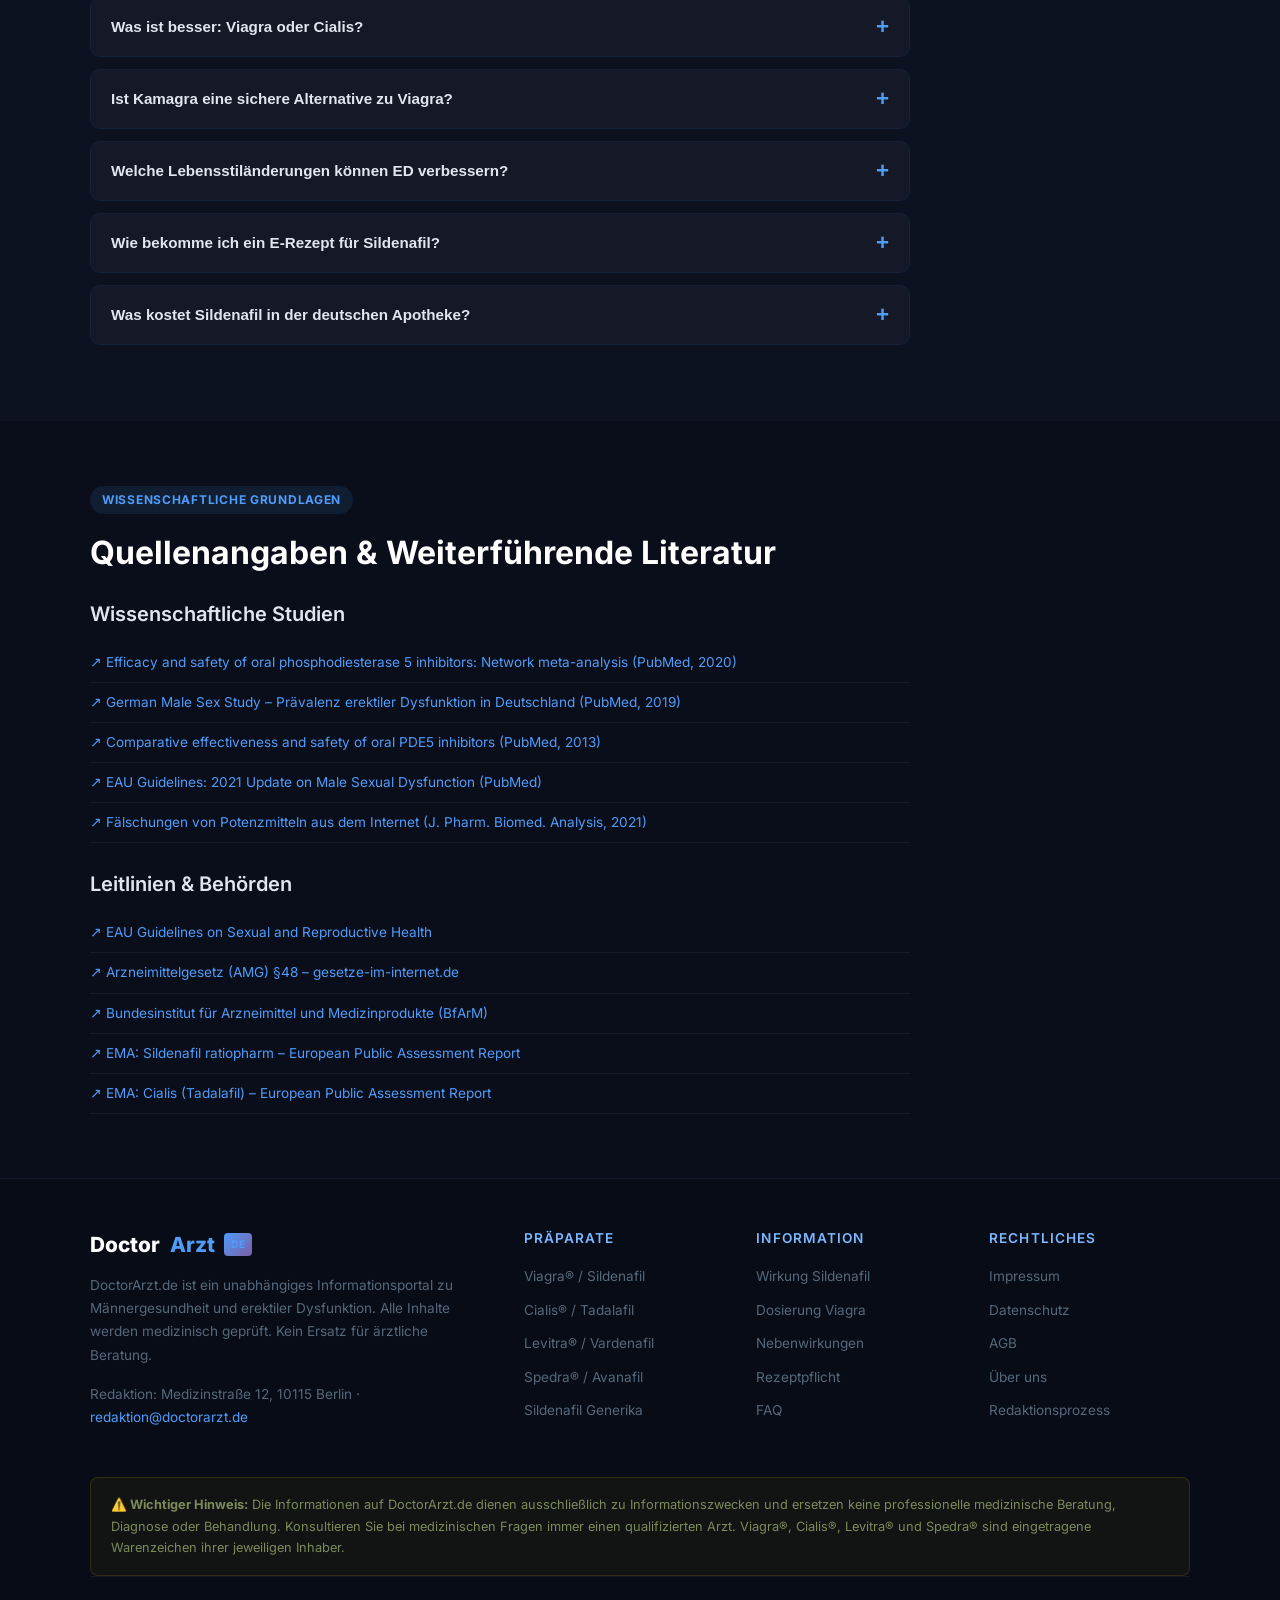
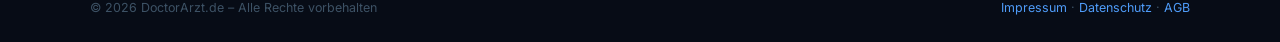
==== commit c9425eef: "feat: implement GDPR-compliant local font hosting and add cookie consent banner with updated SEO met" ====
--- a/index.html
+++ b/index.html
@@ -8,29 +8,80 @@
   <meta name="description"
     content="Viagra kaufen legal in Deutschland: Sildenafil 100mg, Cialis, Levitra &amp; Spedra im Vergleich. Ärztlich geprüfte Informationen zu Dosierung, Wirkung, Nebenwirkungen und seriösen Bezugswegen. Medizinisch geprüft 2026.">
   <meta name="robots" content="index, follow">
-  <meta name="author" content="DoctorArzt Medizinredaktion">
-  <link rel="canonical" href="https://www.doctorarzt.de">
+  <meta name="author" content="Dr. med. Thomas Müller, Facharzt für Urologie">
+  <link rel="canonical" href="https://www.doctorarzt.de/">
 
   <!-- Open Graph -->
   <meta property="og:title" content="Viagra kaufen ohne Rezept – Sildenafil &amp; PDE-5-Hemmer Vergleich 2026">
   <meta property="og:description"
     content="Ärztlich geprüfte Informationen zu Viagra, Sildenafil und allen zugelassenen Potenzmitteln in Deutschland. Vergleich, Dosierung, Nebenwirkungen.">
-  <meta property="og:type" content="article">
+  <meta property="og:type" content="website">
   <meta property="og:url" content="https://www.doctorarzt.de/">
   <meta property="og:locale" content="de_DE">
-
-  <!-- Google Fonts -->
-  <link rel="preconnect" href="https://fonts.googleapis.com">
-  <link rel="preconnect" href="https://fonts.gstatic.com" crossorigin>
-  <link href="https://fonts.googleapis.com/css2?family=Inter:wght@400;500;600;700;800&display=swap" rel="stylesheet">
+  <meta property="og:image" content="https://www.doctorarzt.de/img/og_image.jpg">
+  <meta property="og:image:width" content="1200">
+  <meta property="og:image:height" content="630">
+  <meta property="og:image:alt" content="Viagra Sildenafil kaufen Deutschland – ärztlich geprüft | DoctorArzt.de">
+  <meta property="og:site_name" content="DoctorArzt.de">
+
+  <!-- Twitter / X Card -->
+  <meta name="twitter:card" content="summary_large_image">
+  <meta name="twitter:title" content="Viagra kaufen ohne Rezept – Sildenafil Vergleich 2026 | DoctorArzt.de">
+  <meta name="twitter:description" content="Ärztlich geprüfte Informationen zu Viagra, Sildenafil und PDE-5-Hemmern in Deutschland. Vergleich, Dosierung, Nebenwirkungen.">
+  <meta name="twitter:image" content="https://www.doctorarzt.de/img/og_image.jpg">
+
+  <!-- Lokale Schriften (DSGVO-konform, kein Verbindungsaufbau zu Google) -->
+  <link rel="preload" href="fonts/inter-400.woff2" as="font" type="font/woff2" crossorigin="anonymous">
+  <link rel="preload" href="fonts/inter-700.woff2" as="font" type="font/woff2" crossorigin="anonymous">
+  <link rel="stylesheet" href="fonts/inter.css">
+
+  <!-- Favicon -->
+  <link rel="icon" type="image/svg+xml" href="/img/favicon.svg">
+  <link rel="icon" type="image/png" href="/img/favicon-32x32.png" sizes="32x32">
+  <link rel="icon" type="image/png" href="/img/favicon-16x16.png" sizes="16x16">
+  <link rel="apple-touch-icon" href="/img/apple-touch-icon.png">
 
   <link rel="stylesheet" href="style.css">
 
-  <!-- JSON-LD: WebPage + MedicalWebPage -->
+  <!-- JSON-LD: Vollständiges Schema @graph (SEO 2026) -->
   <script type="application/ld+json">
 {
   "@context": "https://schema.org",
   "@graph": [
+    {
+      "@type": "Organization",
+      "@id": "https://www.doctorarzt.de/#organization",
+      "name": "DoctorArzt.de",
+      "url": "https://www.doctorarzt.de",
+      "logo": {
+        "@type": "ImageObject",
+        "url": "https://www.doctorarzt.de/img/logo.png",
+        "width": 280,
+        "height": 60
+      },
+      "contactPoint": {
+        "@type": "ContactPoint",
+        "email": "redaktion@doctorarzt.de",
+        "contactType": "editorial",
+        "availableLanguage": "German"
+      },
+      "address": {
+        "@type": "PostalAddress",
+        "streetAddress": "Medizinstraße 12",
+        "addressLocality": "Berlin",
+        "postalCode": "10115",
+        "addressCountry": "DE"
+      }
+    },
+    {
+      "@type": "Person",
+      "@id": "https://www.doctorarzt.de/#dr-mueller",
+      "name": "Dr. med. Thomas Müller",
+      "jobTitle": "Facharzt für Urologie und Andrologie",
+      "url": "https://www.doctorarzt.de/ueber-uns.html#dr-mueller",
+      "image": "https://www.doctorarzt.de/img/doctor_reviewer.png",
+      "worksFor": {"@id": "https://www.doctorarzt.de/#organization"}
+    },
     {
       "@type": "MedicalWebPage",
       "@id": "https://www.doctorarzt.de/#webpage",
@@ -38,16 +89,29 @@
       "name": "Viagra kaufen ohne Rezept – Sildenafil & Potenzmittel Vergleich 2026",
       "description": "Medizinisch geprüfte Informationen zu Viagra (Sildenafil), Dosierung, Wirkung, Nebenwirkungen und legalen Bezugswegen in Deutschland.",
       "inLanguage": "de-DE",
-      "dateModified": "2026-04-01",
+      "datePublished": "2024-01-15",
+      "dateModified": "2026-04-07",
+      "about": {
+        "@type": "MedicalCondition",
+        "name": "Erektile Dysfunktion",
+        "alternateName": "Impotenz",
+        "code": {"@type": "MedicalCode", "code": "N52", "codingSystem": "ICD-10"}
+      },
       "medicalAudience": {"@type": "MedicalAudience", "audienceType": "Patient"},
-      "reviewedBy": {
-        "@type": "Person",
-        "@id": "https://www.doctorarzt.de/ueber-uns/dr-mueller/",
-        "name": "Dr. med. Thomas Müller",
-        "jobTitle": "Facharzt für Urologie",
-        "sameAs": "https://www.doctorarzt.de/ueber-uns/dr-mueller/"
-      },
-      "publisher": {"@type": "Organization", "name": "DoctorArzt.de", "url": "https://www.doctorarzt.de"}
+      "author": {"@id": "https://www.doctorarzt.de/#dr-mueller"},
+      "reviewedBy": {"@id": "https://www.doctorarzt.de/#dr-mueller"},
+      "publisher": {"@id": "https://www.doctorarzt.de/#organization"},
+      "mainEntity": {"@id": "https://www.doctorarzt.de/#faqpage"},
+      "speakable": {"@type": "SpeakableSpecification", "cssSelector": ["h1", ".hero-sub"]}
+    },
+    {
+      "@type": "BreadcrumbList",
+      "@id": "https://www.doctorarzt.de/#breadcrumb",
+      "itemListElement": [
+        {"@type": "ListItem", "position": 1, "name": "Startseite", "item": "https://www.doctorarzt.de/"},
+        {"@type": "ListItem", "position": 2, "name": "Potenzmittel", "item": "https://www.doctorarzt.de/potenzmittel/"},
+        {"@type": "ListItem", "position": 3, "name": "Viagra kaufen ohne Rezept"}
+      ]
     },
     {
       "@type": "Product",
@@ -61,12 +125,25 @@
       "offers": {
         "@type": "AggregateOffer",
         "priceCurrency": "EUR",
-        "lowPrice": "14.90",
+        "lowPrice": "3.90",
         "highPrice": "89.90",
-        "offerCount": "8",
+        "offerCount": "6",
         "availability": "https://schema.org/InStock",
-        "seller": {"@type": "Organization", "name": "DoctorArzt.de"}
+        "seller": {"@id": "https://www.doctorarzt.de/#organization"}
       }
+    },
+    {
+      "@type": "HowTo",
+      "@id": "https://www.doctorarzt.de/#howto-einnahme",
+      "name": "Wie nehme ich Viagra (Sildenafil) richtig ein?",
+      "description": "Schritt-für-Schritt-Anleitung zur korrekten Einnahme von Sildenafil gemäß ärztlicher Empfehlung.",
+      "step": [
+        {"@type": "HowToStep", "position": 1, "name": "Zeitpunkt wählen", "text": "Tablette ca. 30–60 Minuten vor dem geplanten Geschlechtsverkehr einnehmen."},
+        {"@type": "HowToStep", "position": 2, "name": "Einnahme", "text": "Mit einem Glas Wasser schlucken – nicht kauen oder zerteilen."},
+        {"@type": "HowToStep", "position": 3, "name": "Stimulation abwarten", "text": "Sexuelle Stimulation ist erforderlich – Viagra wirkt nicht ohne Erregung."},
+        {"@type": "HowToStep", "position": 4, "name": "Maximaldosis beachten", "text": "Nicht mehr als 1 Tablette pro 24 Stunden einnehmen."},
+        {"@type": "HowToStep", "position": 5, "name": "Wechselwirkungen prüfen", "text": "Keine gleichzeitige Einnahme mit Nitraten (z.B. Glyceroltrinitrat) – gefährliche Blutdrucksenkung möglich."}
+      ]
     },
     {
       "@type": "FAQPage",
@@ -89,13 +166,23 @@
         },
         {
           "@type": "Question",
-          "name": "Wie schnell wirkt Viagra?",
-          "acceptedAnswer": {"@type": "Answer", "text": "Viagra wirkt in der Regel nach 30–60 Minuten. Die Wirkungsdauer beträgt ca. 4–6 Stunden. Alkohol und fettreiche Speisen können den Wirkungseintritt verzögern."}
+          "name": "Wie schnell wirkt Viagra und wie lange hält die Wirkung an?",
+          "acceptedAnswer": {"@type": "Answer", "text": "Viagra wirkt in der Regel nach 30–60 Minuten. Die Wirkungsdauer beträgt ca. 4–6 Stunden. Alkohol und fettreiche Speisen können den Wirkungseintritt verzögern. Die Halbwertszeit von Sildenafil beträgt ca. 4 Stunden."}
         },
         {
           "@type": "Question",
           "name": "Welche Alternativen zu Viagra gibt es in Deutschland?",
           "acceptedAnswer": {"@type": "Answer", "text": "Zugelassene Alternativen in Deutschland: Cialis® (Tadalafil, bis 36h Wirkung), Levitra® (Vardenafil, schneller Wirkungseintritt), Spedra® (Avanafil, ab 15 min) und günstige Generika mit denselben Wirkstoffen."}
+        },
+        {
+          "@type": "Question",
+          "name": "Wie bekomme ich ein E-Rezept für Sildenafil?",
+          "acceptedAnswer": {"@type": "Answer", "text": "Seit 2024 können Ärzte in Deutschland elektronische Rezepte (E-Rezept) für Sildenafil ausstellen. Sie erhalten das E-Rezept per App oder QR-Code und lösen es in einer Online- oder Präsenzapotheke ein. Lizenzierte Telemedizin-Plattformen bieten diesen Service nach Online-Konsultation an."}
+        },
+        {
+          "@type": "Question",
+          "name": "Was kostet Sildenafil in der deutschen Apotheke?",
+          "acceptedAnswer": {"@type": "Answer", "text": "Sildenafil-Generika kosten in deutschen Apotheken ab ca. 3,90 € pro Tablette. Das Original Viagra® ist deutlich teurer (ab ca. 14,90 €/Tablette). Online-Apotheken mit gültigem Rezept bieten oft günstigere Preise als stationäre Apotheken."}
         }
       ]
     }
@@ -117,9 +204,9 @@
         </svg>
         Doctor<span>Arzt</span><span class="logo-badge">DE</span>
       </a>
-      <nav>
+      <nav aria-label="Hauptnavigation">
         <a href="#praeparate">Präparate</a>
-        <a href="#wirkung">Wirkung</a>
+        <a href="#was-ist-viagra">Wirkung</a>
         <a href="#dosierung">Dosierung</a>
         <a href="#vergleich">Vergleich</a>
         <a href="#faq">FAQ</a>
@@ -595,9 +682,9 @@
             </div>
             <div class="info-card">
               <h3>⚠️ Gefälschte Medikamente</h3>
-              <p>WHO-Studien zeigen: Über 50 % der online ohne Rezept verkauften Potenzmittel sind gefälscht. Eine <a
+              <p>Laut <a href="https://www.who.int/news-room/fact-sheets/detail/substandard-and-falsified-medical-products" target="_blank" rel="noopener noreferrer">WHO</a>: Über 50 % der online ohne Rezept verkauften Potenzmittel sind gefälscht. Eine <a
                   href="https://linkinghub.elsevier.com/retrieve/pii/S0731708521004945" target="_blank"
-                  rel="noopener">Studie im Journal of Pharmaceutical Analysis</a> fand in 9 von 9 bestellten
+                  rel="noopener noreferrer">Studie im Journal of Pharmaceutical Analysis</a> fand in 9 von 9 bestellten
                 "Cialis"-Produkten Fälschungen.</p>
             </div>
             <div class="info-card">
@@ -801,6 +888,20 @@
                 Krafttraining verbessern Durchblutung), <strong>Gewichtsreduktion</strong>, Raucherentwöhnung,
                 Alkoholreduktion, Stressmanagement. Laut EAU-Leitlinien können Lebensstiländerungen bei leichter bis
                 mittelschwerer ED die Wirkung von Medikamenten ergänzen oder sogar ersetzen.</p>
+            </div>
+          </div>
+
+          <div class="faq-item" role="listitem">
+            <button class="faq-q" aria-expanded="false" id="faq-q8">Wie bekomme ich ein E-Rezept für Sildenafil?</button>
+            <div class="faq-a" id="faq-a8" role="region" aria-labelledby="faq-q8">
+              <p>Seit 2024 können Ärzte in Deutschland <strong>elektronische Rezepte (E-Rezept)</strong> für Sildenafil ausstellen. Sie erhalten das E-Rezept per App oder QR-Code und lösen es in jeder zugelassenen Online- oder Präsenzapotheke ein. Lizenzierte Telemedizin-Plattformen bieten diesen Service bequem nach Online-Konsultation an.</p>
+            </div>
+          </div>
+
+          <div class="faq-item" role="listitem">
+            <button class="faq-q" aria-expanded="false" id="faq-q9">Was kostet Sildenafil in der deutschen Apotheke?</button>
+            <div class="faq-a" id="faq-a9" role="region" aria-labelledby="faq-q9">
+              <p>Sildenafil-Generika kosten in deutschen Apotheken ab ca. <strong>3,90&nbsp;€ pro Tablette</strong>. Das Original Viagra® ist deutlich teurer (ab ca. 14,90&nbsp;€/Tablette). Online-Apotheken mit gültigem Rezept bieten häufig günstigere Preise als stationäre Apotheken. Preise variieren je nach Packungsgröße und Anbieter.</p>
             </div>
           </div>
 
@@ -909,6 +1010,21 @@
     </div>
   </footer>
 
+  <!-- DSGVO Cookie Banner -->
+  <div id="cookie-banner" role="dialog" aria-live="polite" aria-label="Cookie Zustimmung">
+    <div class="cookie-inner">
+      <div class="cookie-icon">🍪</div>
+      <div class="cookie-text">
+        <strong>Ihre Privatsphäre ist uns wichtig</strong>
+        <p>Wir verwenden nur technisch notwendige Cookies, um die Grundfunktionen der Website bereitzustellen. Es werden keine Werbe-Tracker oder ungefragte Drittanbieter-Tools eingesetzt. Weitere Informationen in unserer <a href="datenschutz.html">Datenschutzerklärung</a>.</p>
+      </div>
+      <div class="cookie-actions">
+        <button id="btn-cookie-accept" class="cookie-btn-accept">Verstanden & Akzeptieren</button>
+        <button id="btn-cookie-decline" class="cookie-btn-decline">Nur notwendige</button>
+      </div>
+    </div>
+  </div>
+
   <script>
     // FAQ accordion
     document.querySelectorAll('.faq-q').forEach(btn => {
@@ -948,6 +1064,31 @@
       el.style.transition = 'opacity .5s ease, transform .5s ease';
       observer.observe(el);
     });
+
+    // Cookie Banner Logic
+    document.addEventListener('DOMContentLoaded', () => {
+      const banner = document.getElementById('cookie-banner');
+      const btnAccept = document.getElementById('btn-cookie-accept');
+      const btnDecline = document.getElementById('btn-cookie-decline');
+      
+      const hideBanner = () => {
+        banner.classList.remove('visible');
+      };
+
+      if (!localStorage.getItem('cookie_consent')) {
+        setTimeout(() => banner.classList.add('visible'), 1000);
+      }
+
+      btnAccept.addEventListener('click', () => {
+        localStorage.setItem('cookie_consent', 'accepted');
+        hideBanner();
+      });
+
+      btnDecline.addEventListener('click', () => {
+        localStorage.setItem('cookie_consent', 'declined');
+        hideBanner();
+      });
+    });
   </script>
 </body>
 
--- a/fonts/inter.css
+++ b/fonts/inter.css
@@ -0,0 +1,59 @@
+/* Inter — локальный хостинг (DSGVO-konform, keine externe Verbindung zu Google)
+   Fonts: Inter v20, Latin subset, weights 400/500/600/700/800
+   Quelle: fonts.gstatic.com (lokal gespeichert)
+*/
+
+@font-face {
+  font-family: 'Inter';
+  font-style: normal;
+  font-weight: 400;
+  font-display: swap;
+  src: url('inter-400.woff2') format('woff2');
+  unicode-range: U+0000-00FF, U+0131, U+0152-0153, U+02BB-02BC, U+02C6, U+02DA,
+    U+02DC, U+0304, U+0308, U+0329, U+2000-206F, U+20AC, U+2122, U+2191,
+    U+2193, U+2212, U+2215, U+FEFF, U+FFFD;
+}
+
+@font-face {
+  font-family: 'Inter';
+  font-style: normal;
+  font-weight: 500;
+  font-display: swap;
+  src: url('inter-500.woff2') format('woff2');
+  unicode-range: U+0000-00FF, U+0131, U+0152-0153, U+02BB-02BC, U+02C6, U+02DA,
+    U+02DC, U+0304, U+0308, U+0329, U+2000-206F, U+20AC, U+2122, U+2191,
+    U+2193, U+2212, U+2215, U+FEFF, U+FFFD;
+}
+
+@font-face {
+  font-family: 'Inter';
+  font-style: normal;
+  font-weight: 600;
+  font-display: swap;
+  src: url('inter-600.woff2') format('woff2');
+  unicode-range: U+0000-00FF, U+0131, U+0152-0153, U+02BB-02BC, U+02C6, U+02DA,
+    U+02DC, U+0304, U+0308, U+0329, U+2000-206F, U+20AC, U+2122, U+2191,
+    U+2193, U+2212, U+2215, U+FEFF, U+FFFD;
+}
+
+@font-face {
+  font-family: 'Inter';
+  font-style: normal;
+  font-weight: 700;
+  font-display: swap;
+  src: url('inter-700.woff2') format('woff2');
+  unicode-range: U+0000-00FF, U+0131, U+0152-0153, U+02BB-02BC, U+02C6, U+02DA,
+    U+02DC, U+0304, U+0308, U+0329, U+2000-206F, U+20AC, U+2122, U+2191,
+    U+2193, U+2212, U+2215, U+FEFF, U+FFFD;
+}
+
+@font-face {
+  font-family: 'Inter';
+  font-style: normal;
+  font-weight: 800;
+  font-display: swap;
+  src: url('inter-800.woff2') format('woff2');
+  unicode-range: U+0000-00FF, U+0131, U+0152-0153, U+02BB-02BC, U+02C6, U+02DA,
+    U+02DC, U+0304, U+0308, U+0329, U+2000-206F, U+20AC, U+2122, U+2191,
+    U+2193, U+2212, U+2215, U+FEFF, U+FFFD;
+}
--- a/style.css
+++ b/style.css
@@ -307,3 +307,102 @@
   .reviewer-box { flex-direction: column; }
   nav { display: none; }
 }
+
+/* === COOKIE CONSENT BANNER === */
+#cookie-banner {
+  position: fixed;
+  bottom: 0; left: 0; right: 0;
+  z-index: 9999;
+  background: rgba(10, 14, 26, 0.97);
+  backdrop-filter: blur(16px);
+  -webkit-backdrop-filter: blur(16px);
+  border-top: 1px solid rgba(79, 156, 249, 0.25);
+  padding: 1.25rem 1.5rem;
+  transform: translateY(100%);
+  transition: transform 0.4s cubic-bezier(0.22, 1, 0.36, 1);
+  box-shadow: 0 -8px 40px rgba(0, 0, 0, 0.5);
+}
+#cookie-banner.visible {
+  transform: translateY(0);
+}
+.cookie-inner {
+  max-width: 1140px;
+  margin: 0 auto;
+  display: flex;
+  align-items: center;
+  gap: 1.5rem;
+  flex-wrap: wrap;
+}
+.cookie-icon {
+  font-size: 2rem;
+  flex-shrink: 0;
+  line-height: 1;
+}
+.cookie-text {
+  flex: 1;
+  min-width: 220px;
+}
+.cookie-text strong {
+  display: block;
+  color: #e0e6f0;
+  font-size: 0.95rem;
+  margin-bottom: 0.3rem;
+}
+.cookie-text p {
+  font-size: 0.82rem;
+  color: #7a92ae;
+  margin: 0;
+  line-height: 1.5;
+}
+.cookie-text a {
+  color: #4f9cf9;
+  font-size: 0.82rem;
+}
+.cookie-text a:hover {
+  text-decoration: underline;
+}
+.cookie-actions {
+  display: flex;
+  gap: 0.75rem;
+  flex-shrink: 0;
+  flex-wrap: wrap;
+}
+.cookie-btn-accept {
+  background: linear-gradient(135deg, #4f9cf9, #1d6fc5);
+  color: #fff;
+  border: none;
+  padding: 0.55rem 1.4rem;
+  border-radius: 8px;
+  font-size: 0.88rem;
+  font-weight: 700;
+  cursor: pointer;
+  font-family: inherit;
+  transition: transform 0.2s, box-shadow 0.2s;
+  white-space: nowrap;
+}
+.cookie-btn-accept:hover {
+  transform: translateY(-1px);
+  box-shadow: 0 4px 14px rgba(79, 156, 249, 0.4);
+}
+.cookie-btn-decline {
+  background: transparent;
+  color: #7a92ae;
+  border: 1px solid rgba(255, 255, 255, 0.12);
+  padding: 0.55rem 1.2rem;
+  border-radius: 8px;
+  font-size: 0.88rem;
+  font-weight: 500;
+  cursor: pointer;
+  font-family: inherit;
+  transition: border-color 0.2s, color 0.2s;
+  white-space: nowrap;
+}
+.cookie-btn-decline:hover {
+  border-color: rgba(79, 156, 249, 0.35);
+  color: #b8c5d8;
+}
+@media (max-width: 600px) {
+  .cookie-inner { gap: 1rem; }
+  .cookie-actions { width: 100%; }
+  .cookie-btn-accept, .cookie-btn-decline { flex: 1; text-align: center; }
+}
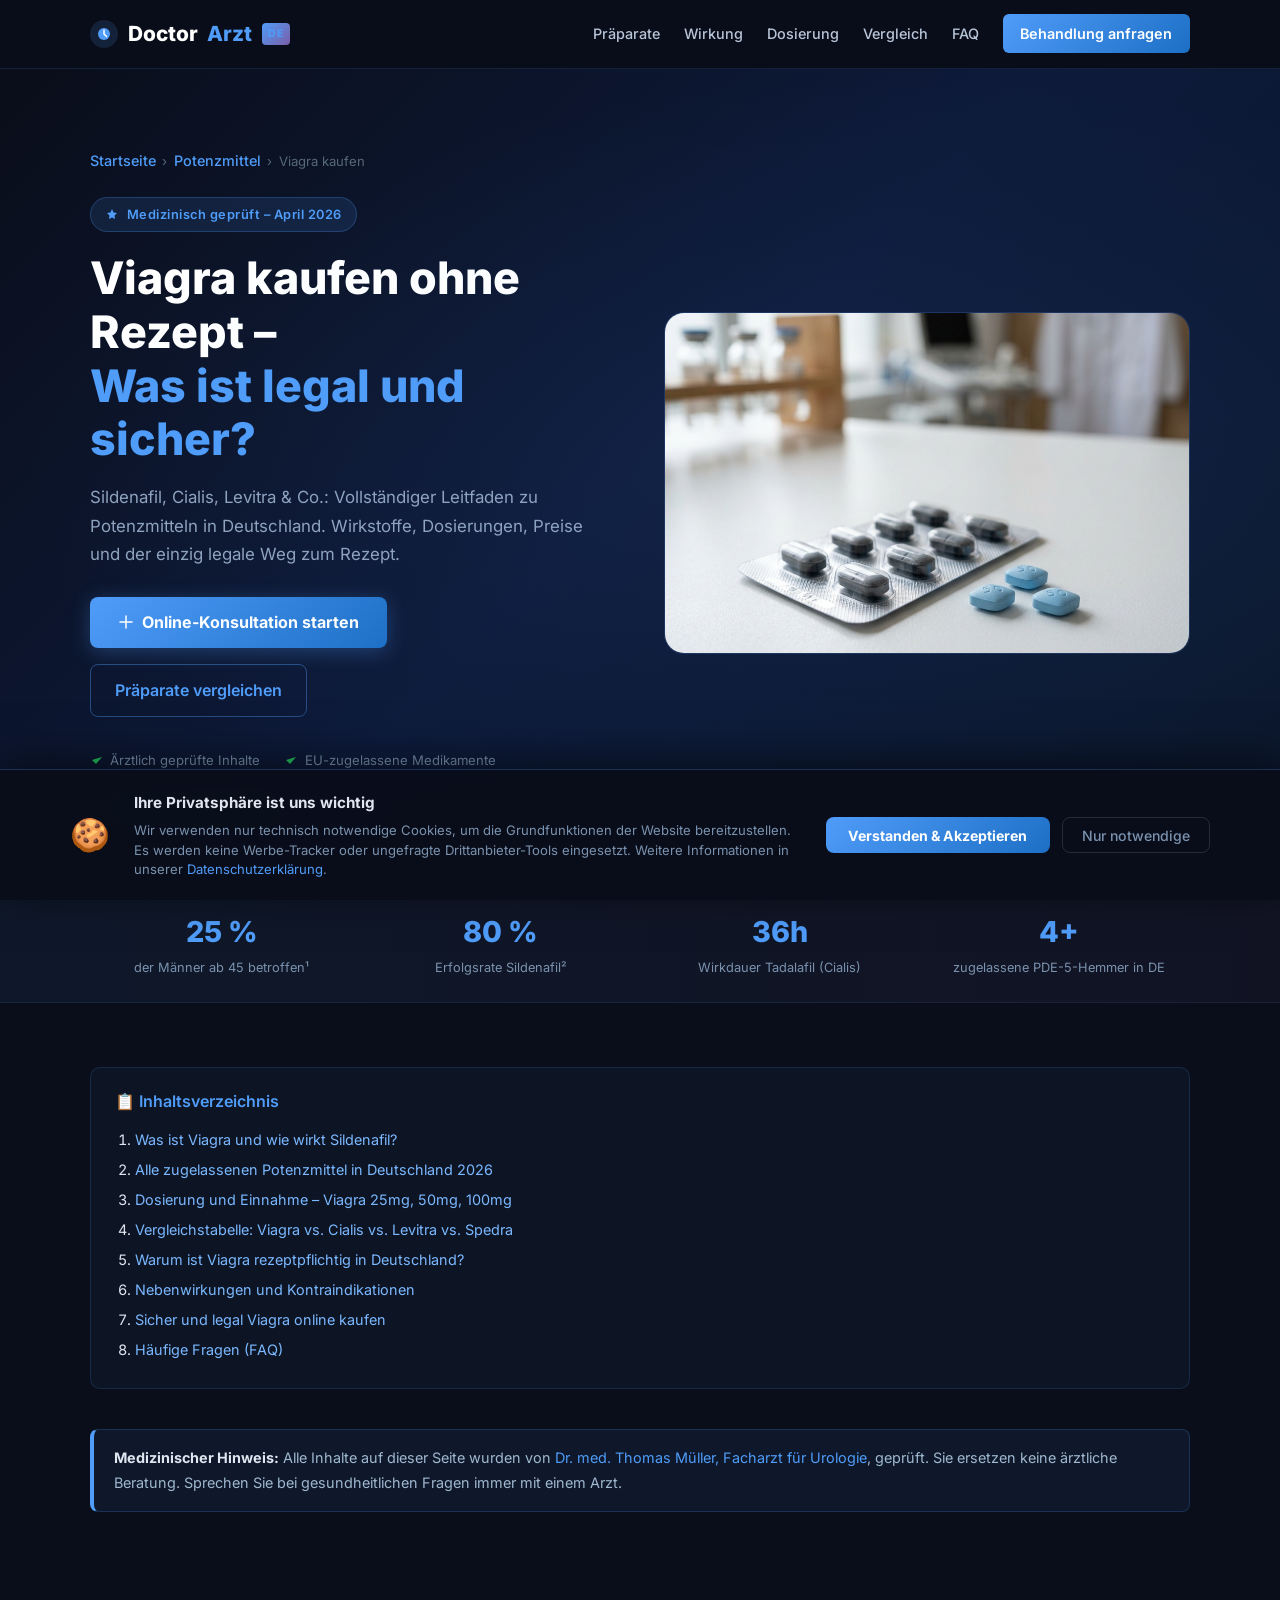
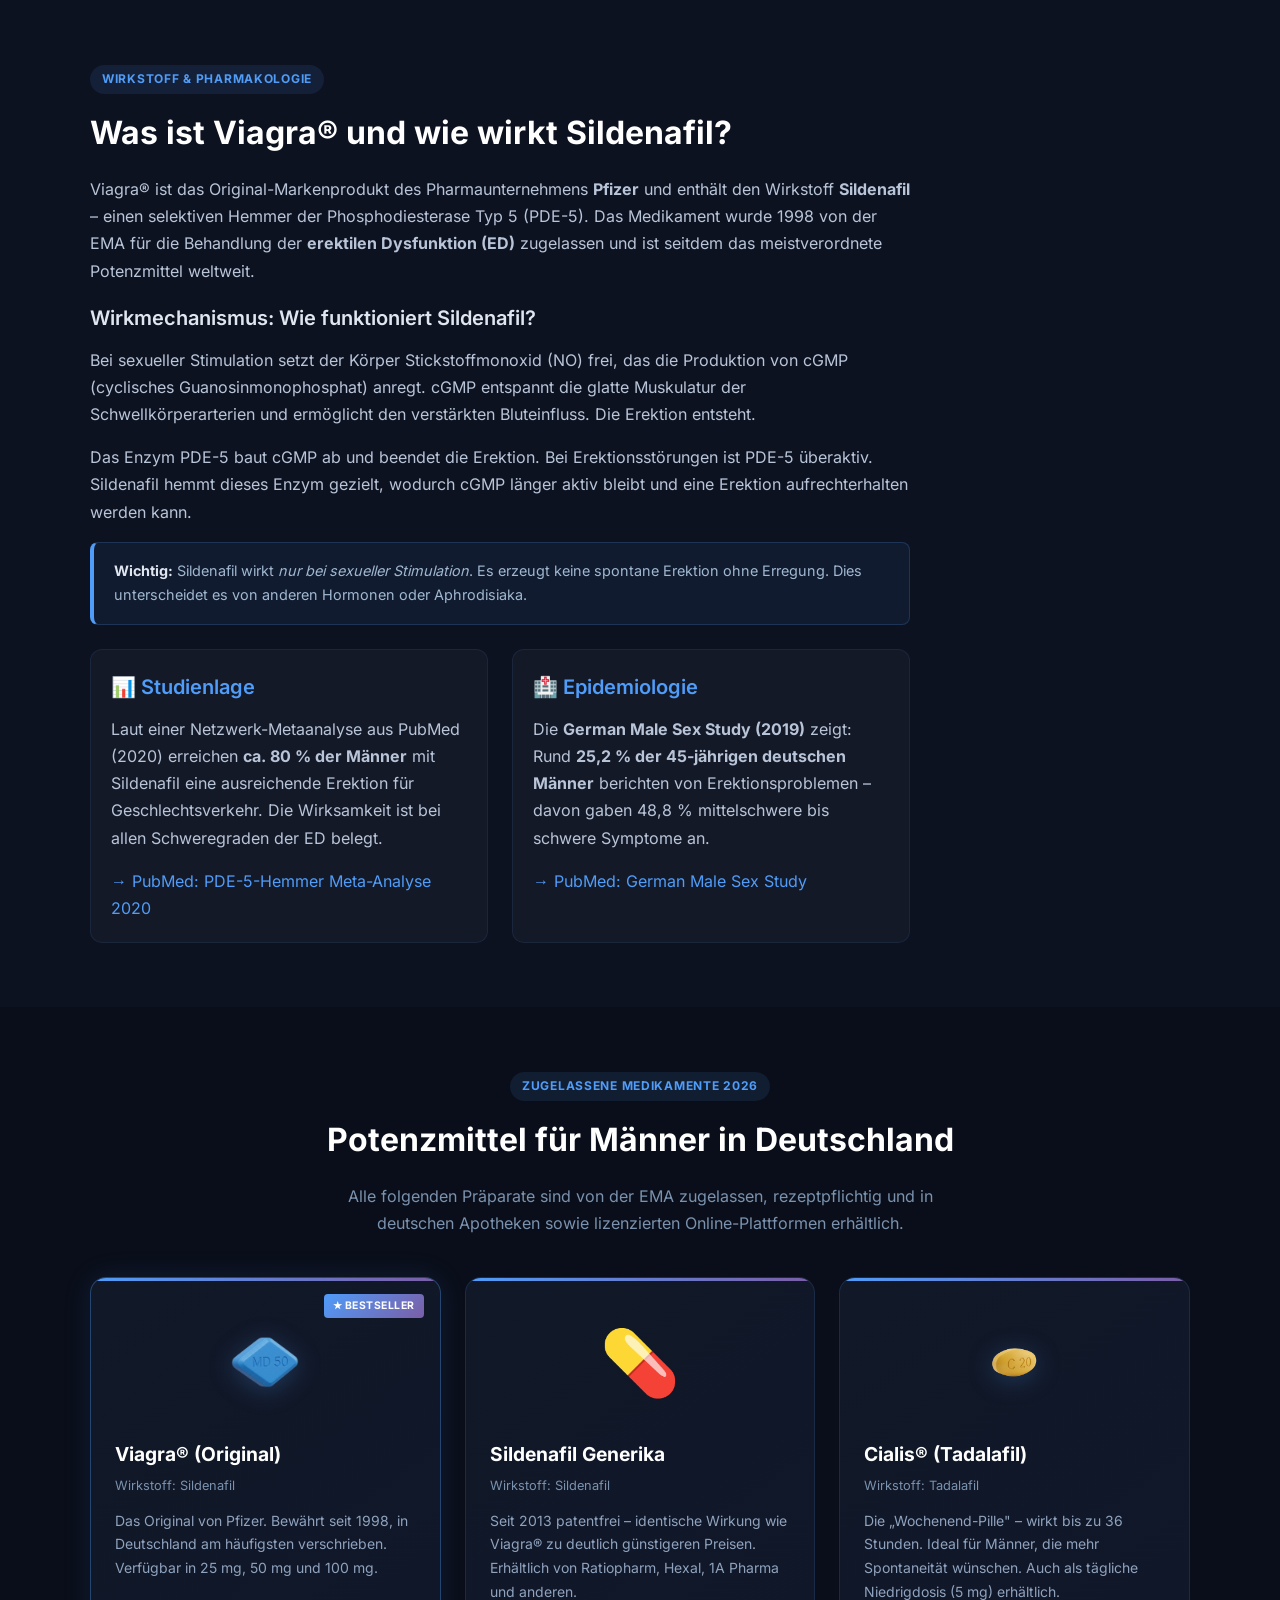
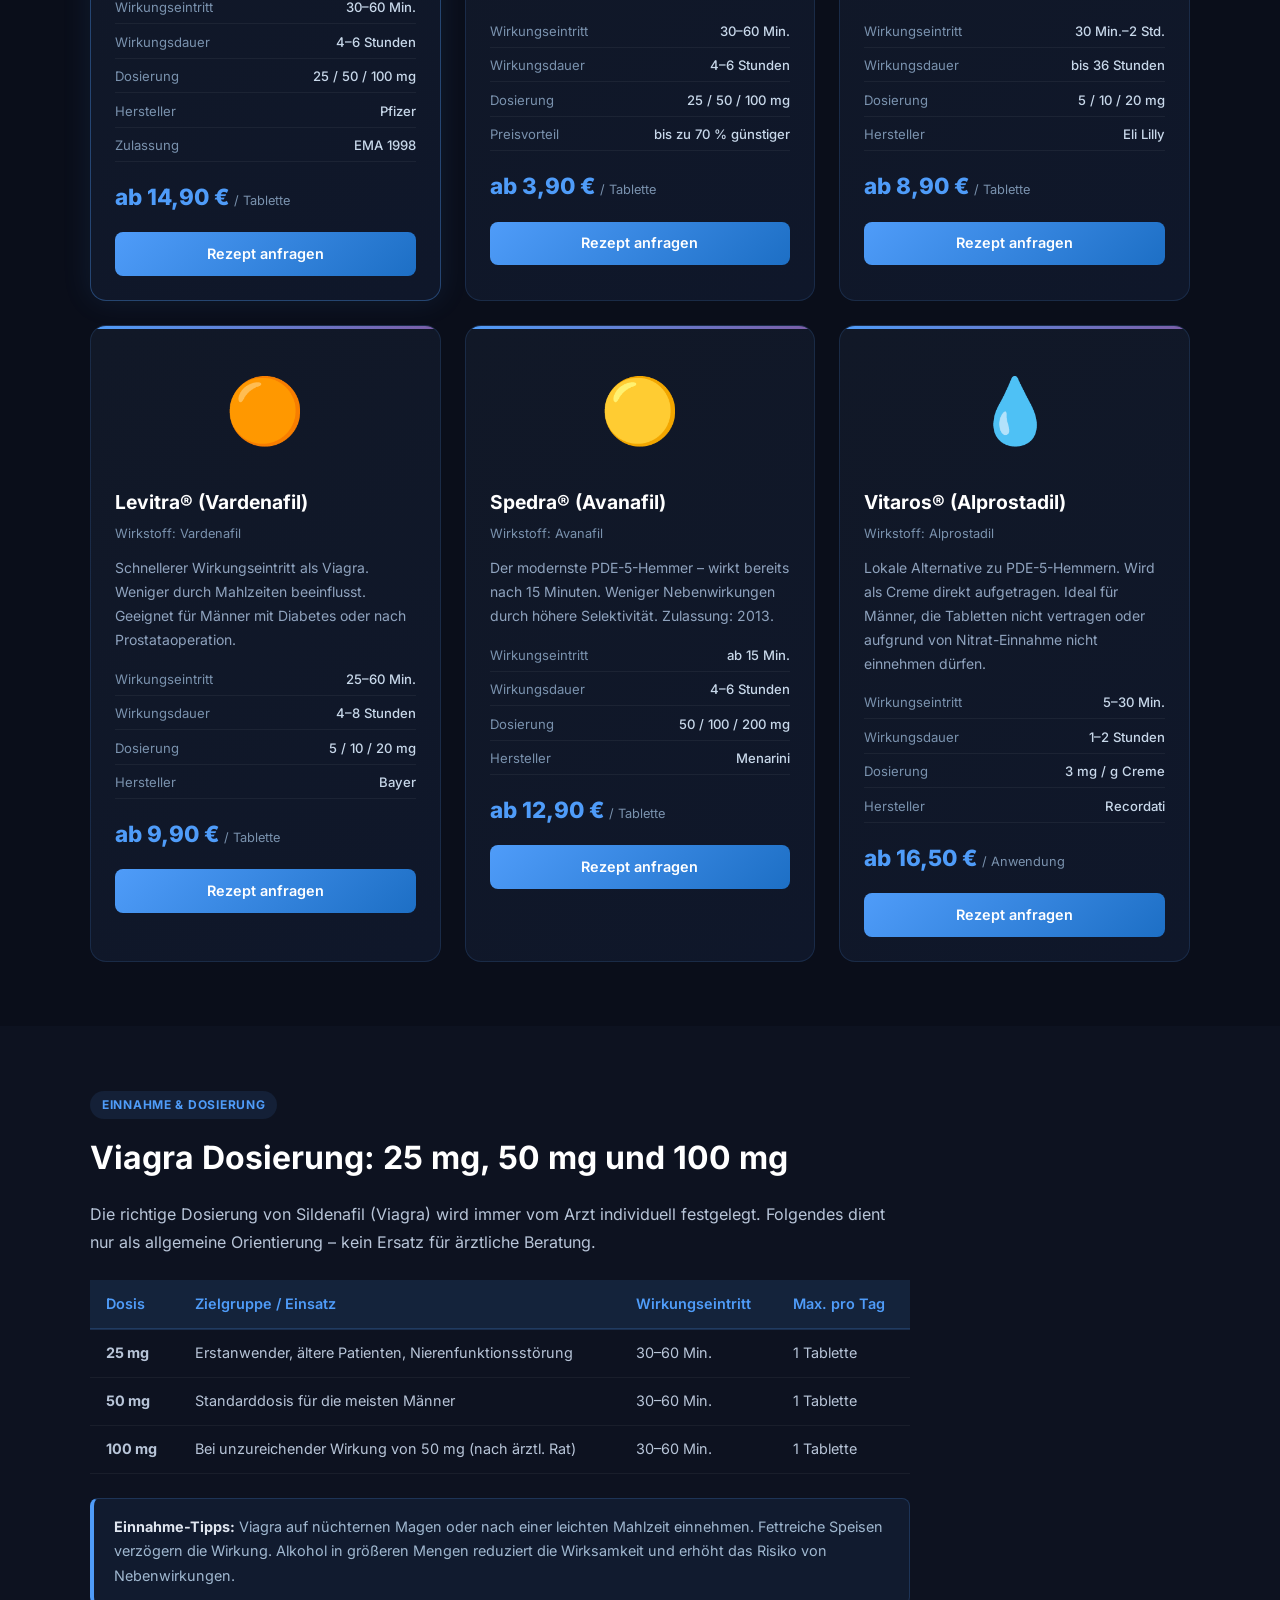
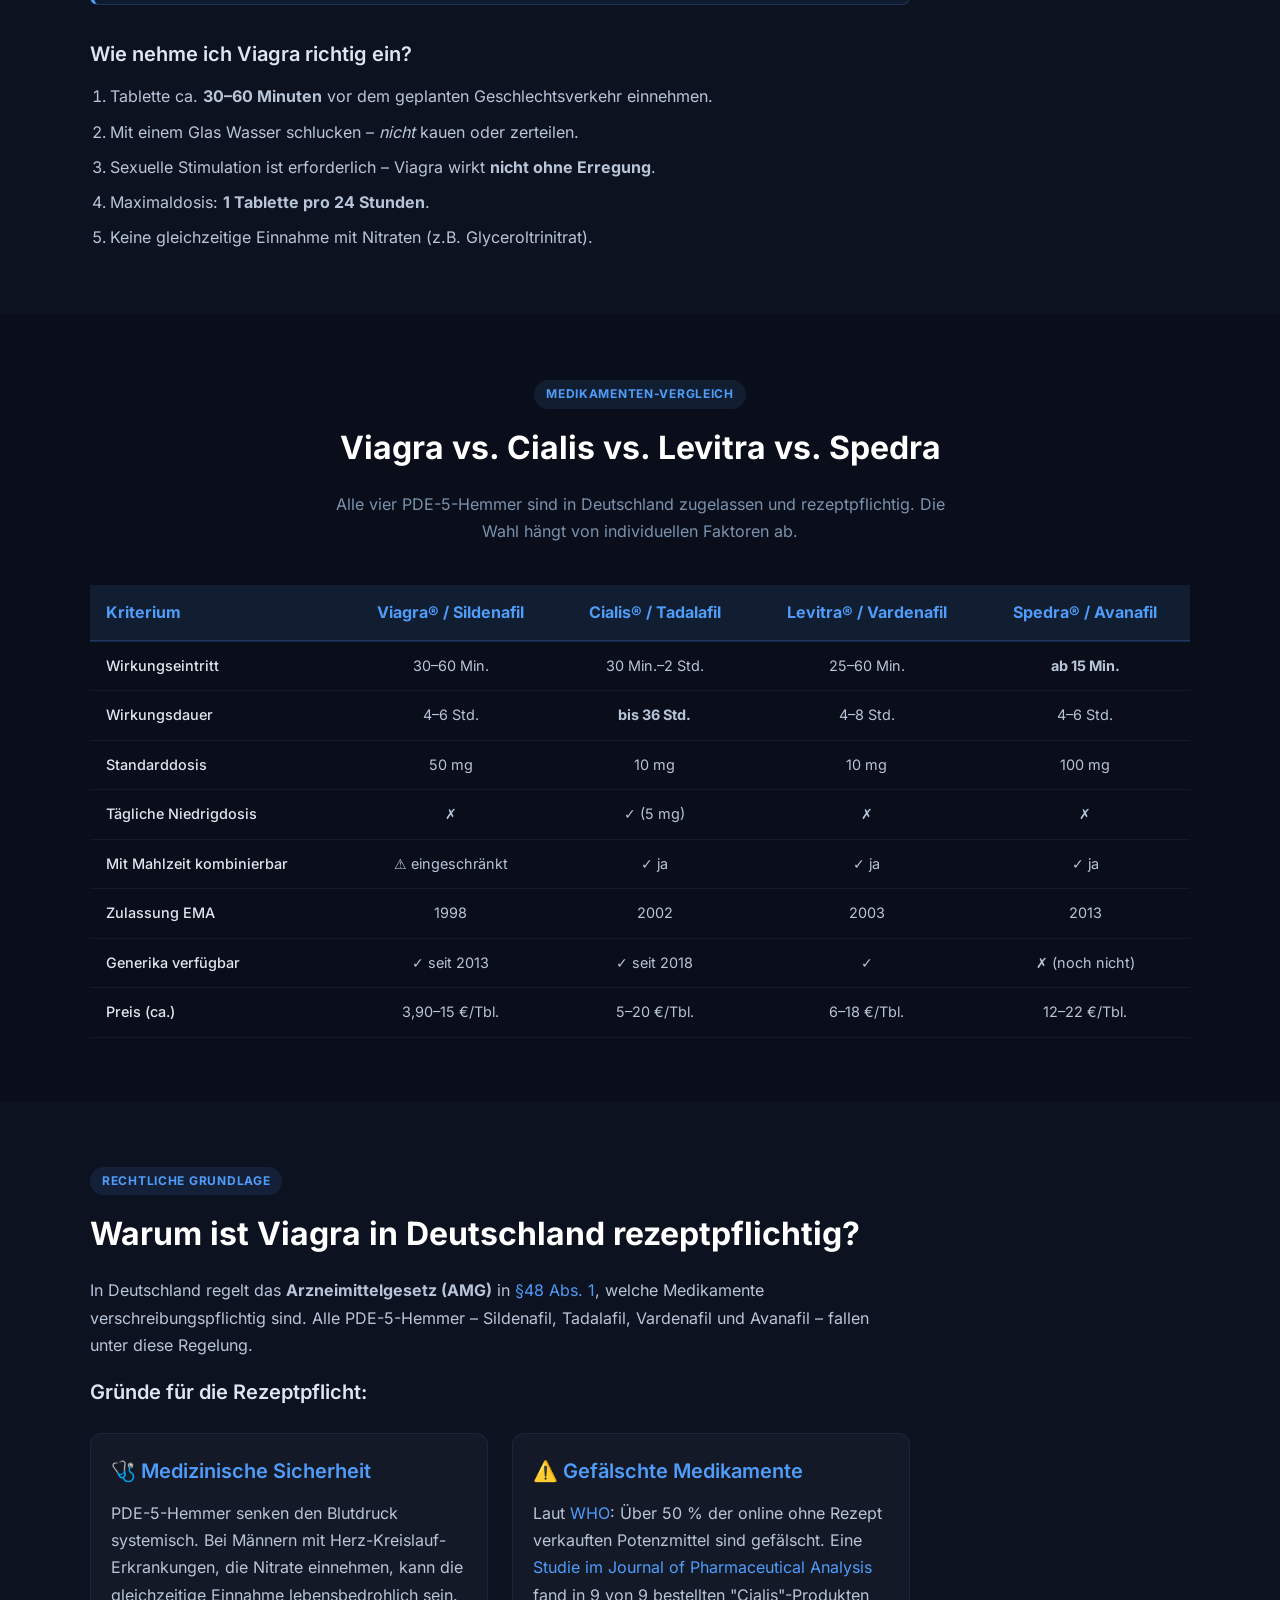
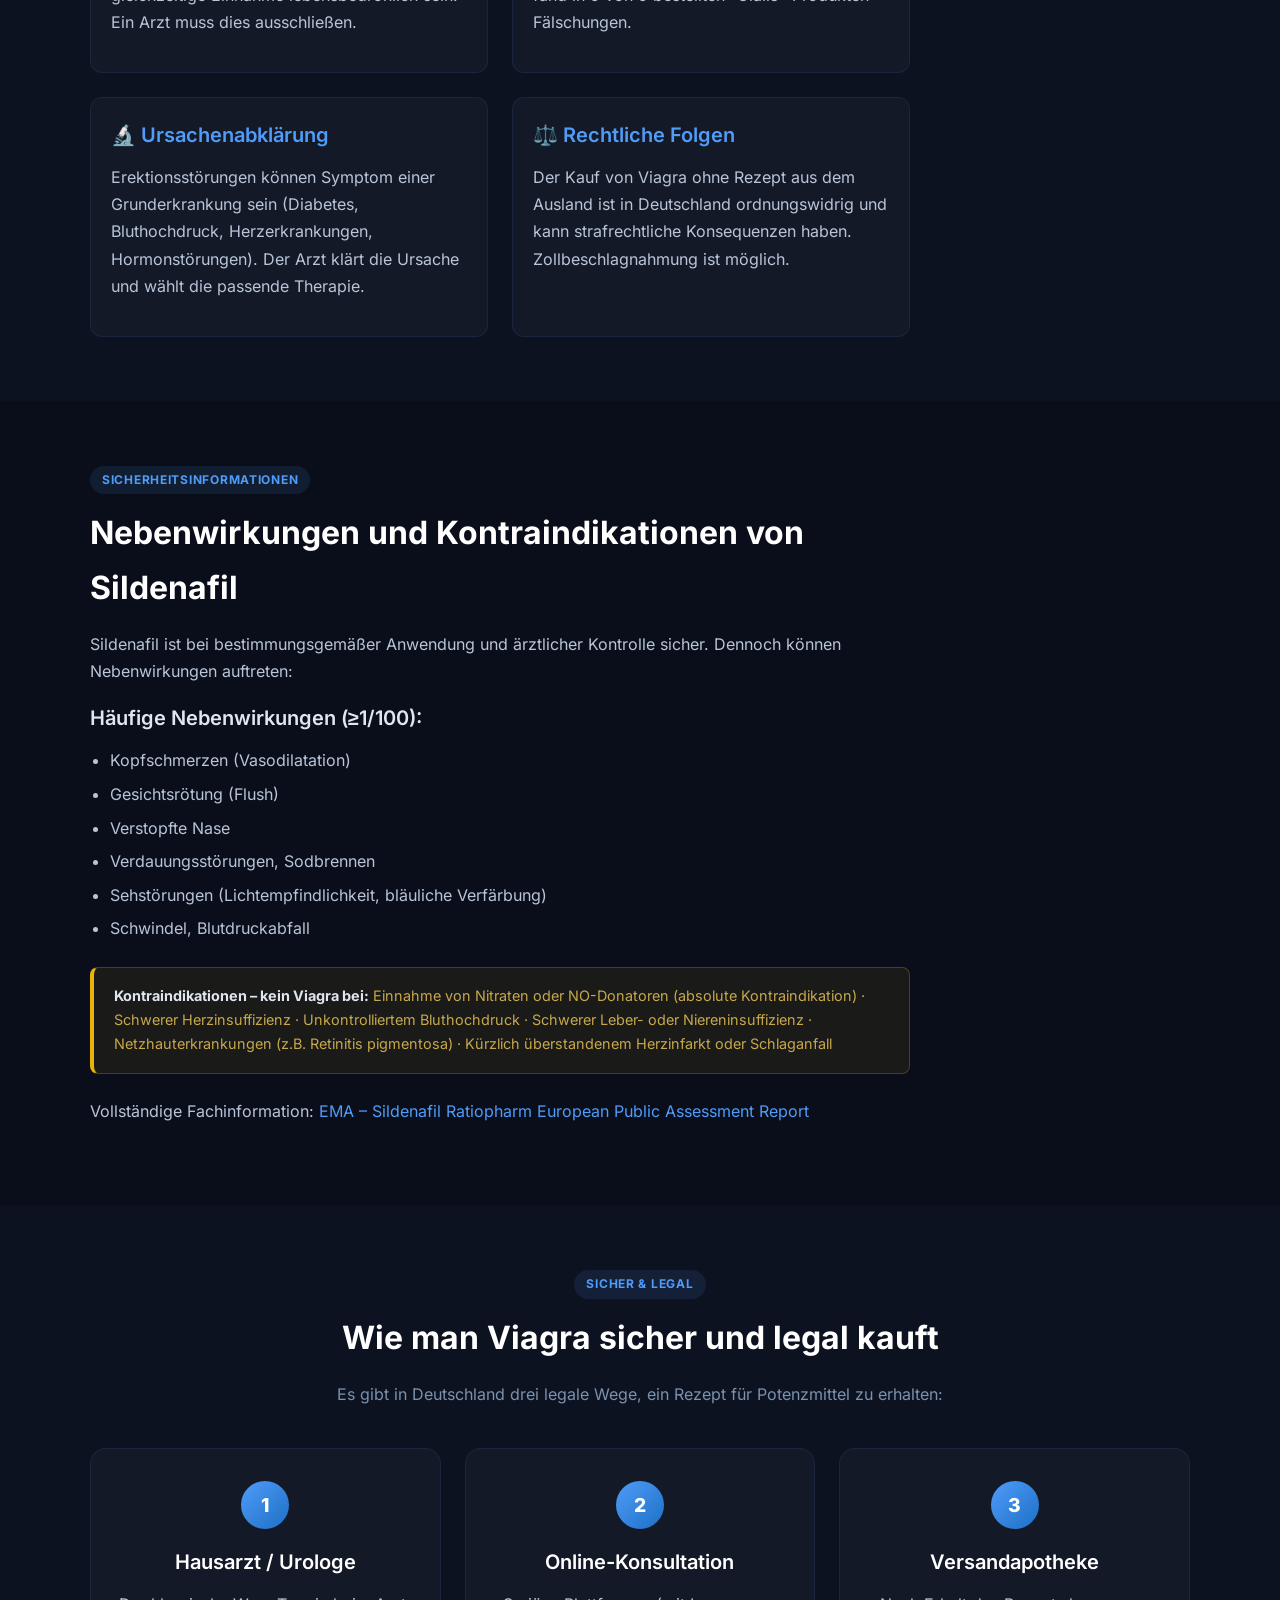
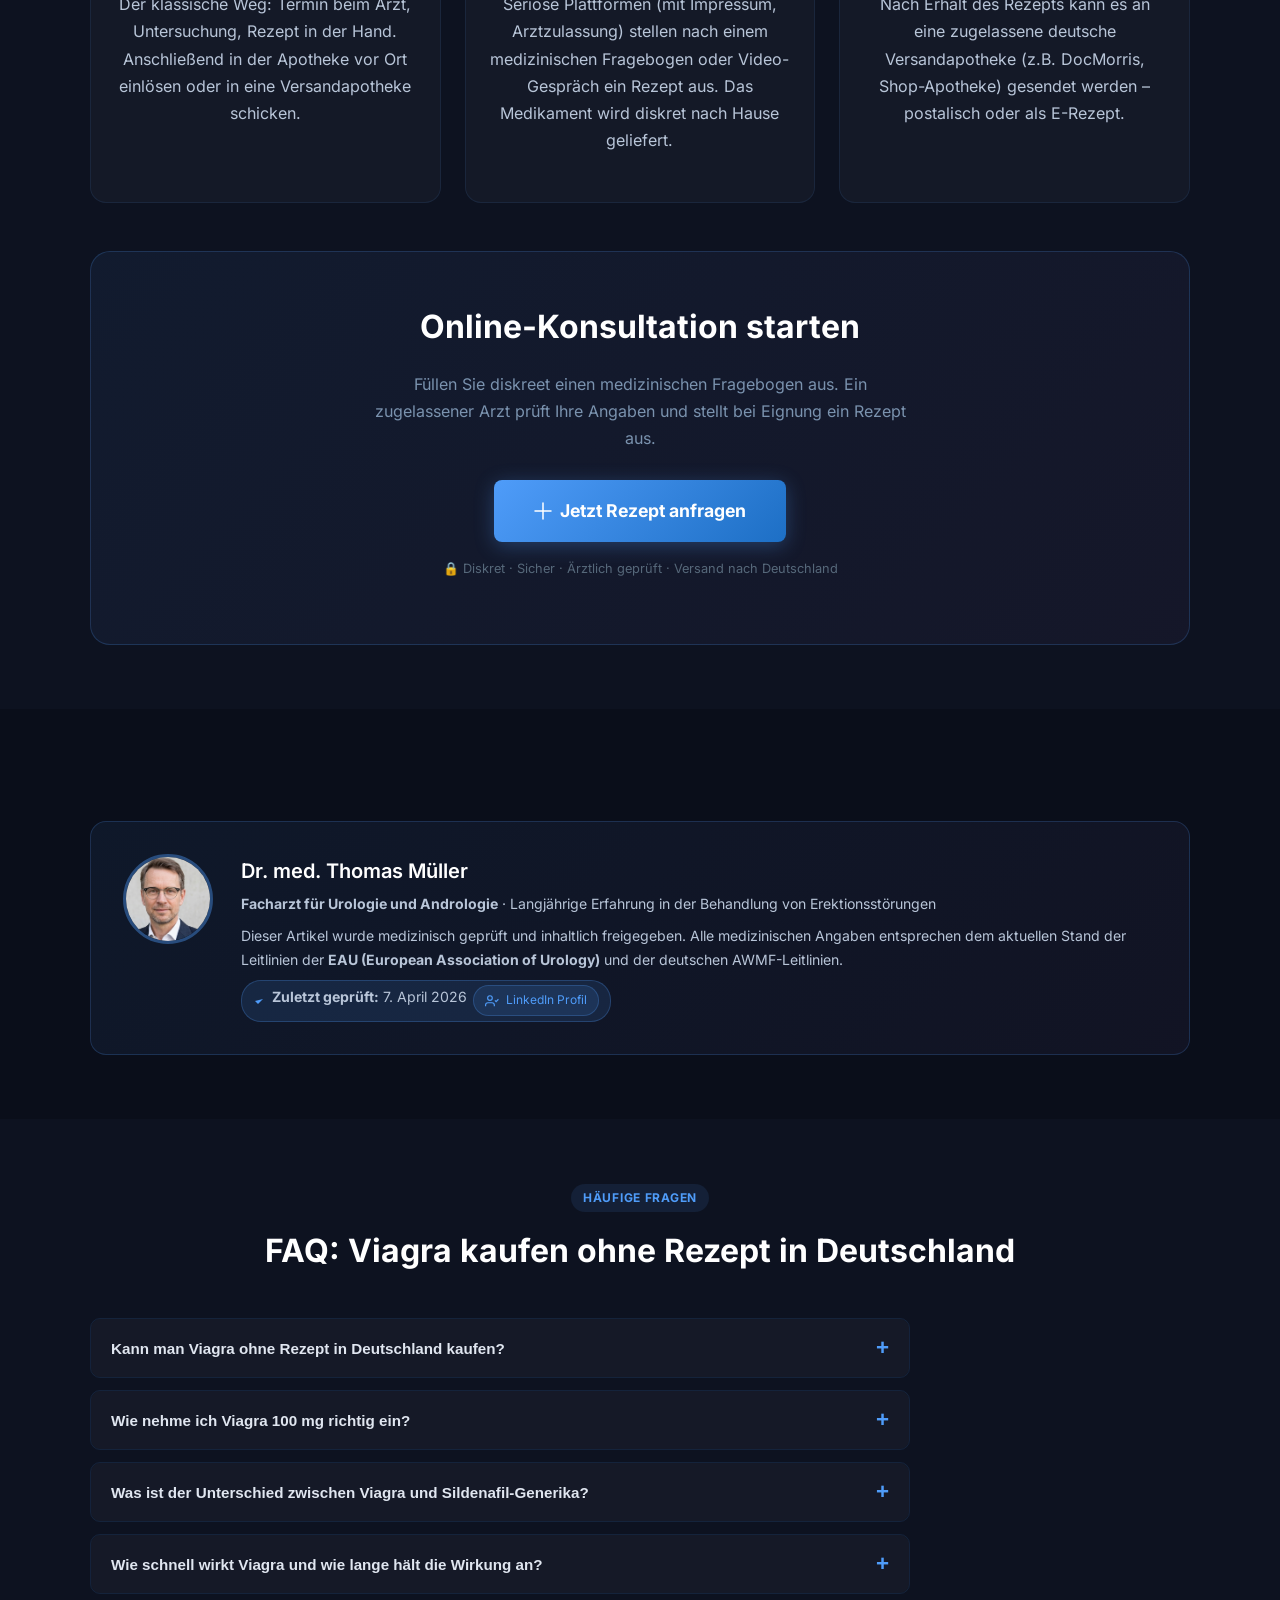
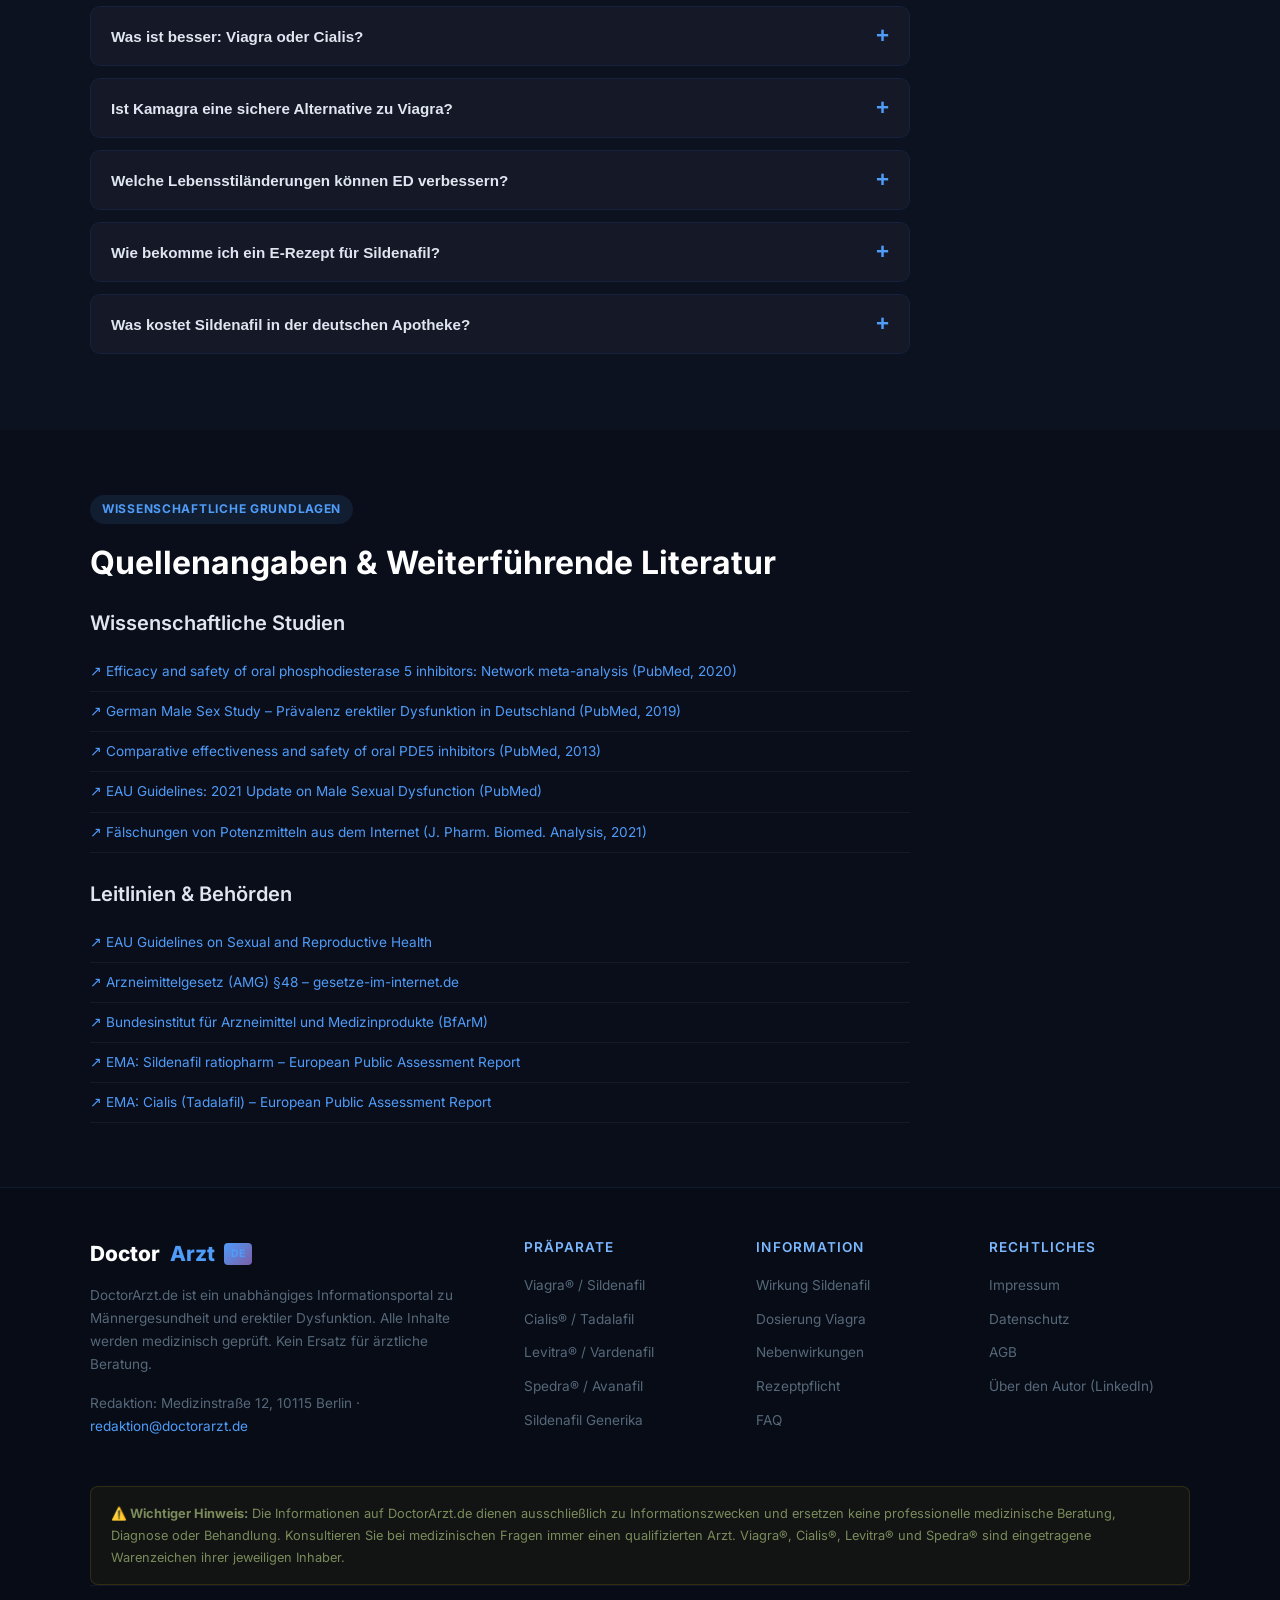
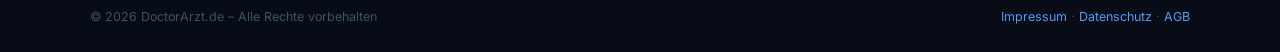
==== commit d7872ed2: "feat: update Dr. Müller's profile link to LinkedIn, add schema metadata, and create task planning do" ====
--- a/index.html
+++ b/index.html
@@ -78,9 +78,10 @@
       "@id": "https://www.doctorarzt.de/#dr-mueller",
       "name": "Dr. med. Thomas Müller",
       "jobTitle": "Facharzt für Urologie und Andrologie",
-      "url": "https://www.doctorarzt.de/ueber-uns.html#dr-mueller",
+      "url": "https://de.linkedin.com/in/dr-med-thomas-müller-b96a28349",
       "image": "https://www.doctorarzt.de/img/doctor_reviewer.png",
-      "worksFor": {"@id": "https://www.doctorarzt.de/#organization"}
+      "worksFor": {"@id": "https://www.doctorarzt.de/#organization"},
+      "sameAs": ["https://de.linkedin.com/in/dr-med-thomas-müller-b96a28349"]
     },
     {
       "@type": "MedicalWebPage",
@@ -800,11 +801,15 @@
               <svg width="12" height="12" fill="#4f9cf9" viewBox="0 0 12 12">
                 <path d="M2 6l3 3 5-5" />
               </svg>
-              Medizinisch geprüft – April 2026
-            </span>
-            &nbsp;
-            <a href="ueber-uns.html#dr-mueller" class="reviewer-badge" style="text-decoration:none;">→ Profil
-              ansehen</a>
+              <p><strong>Zuletzt geprüft:</strong> <time datetime="2026-04-07">7. April 2026</time></p>
+            <a href="https://de.linkedin.com/in/dr-med-thomas-müller-b96a28349" target="_blank" rel="noopener noreferrer" class="reviewer-badge" style="text-decoration:none;">
+              <svg width="14" height="14" viewBox="0 0 24 24" fill="none" stroke="currentColor" stroke-width="2">
+                <path d="M16 21v-2a4 4 0 0 0-4-4H5a4 4 0 0 0-4 4v2"></path>
+                <circle cx="8.5" cy="7" r="4"></circle>
+                <polyline points="17 11 19 13 23 9"></polyline>
+              </svg>
+              LinkedIn Profil
+            </a>
           </div>
         </div>
       </div>
@@ -986,8 +991,7 @@
             <li><a href="impressum.html">Impressum</a></li>
             <li><a href="datenschutz.html">Datenschutz</a></li>
             <li><a href="agb.html">AGB</a></li>
-            <li><a href="ueber-uns.html">Über uns</a></li>
-            <li><a href="ueber-uns.html#redaktionsprozess">Redaktionsprozess</a></li>
+            <li><a href="https://de.linkedin.com/in/dr-med-thomas-müller-b96a28349" target="_blank" rel="noopener noreferrer">Über den Autor (LinkedIn)</a></li>
           </ul>
         </div>
       </div>
